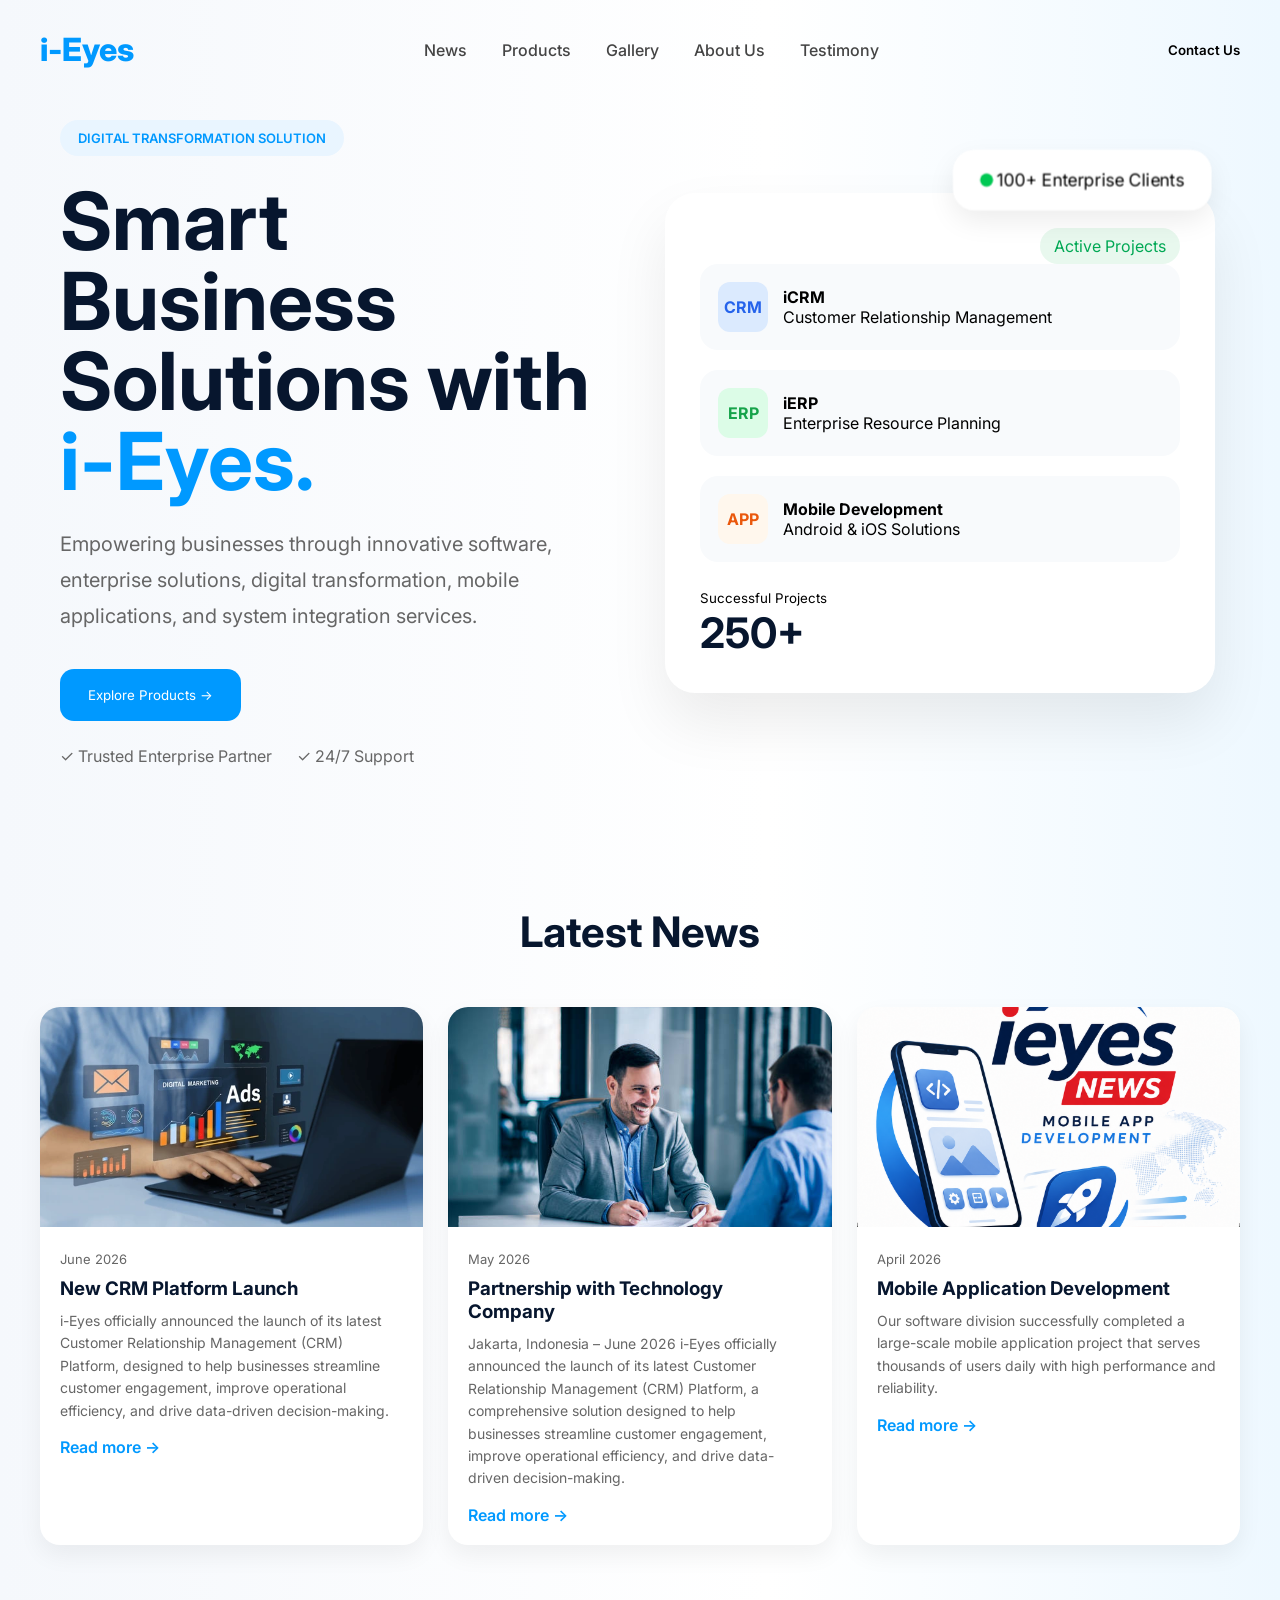
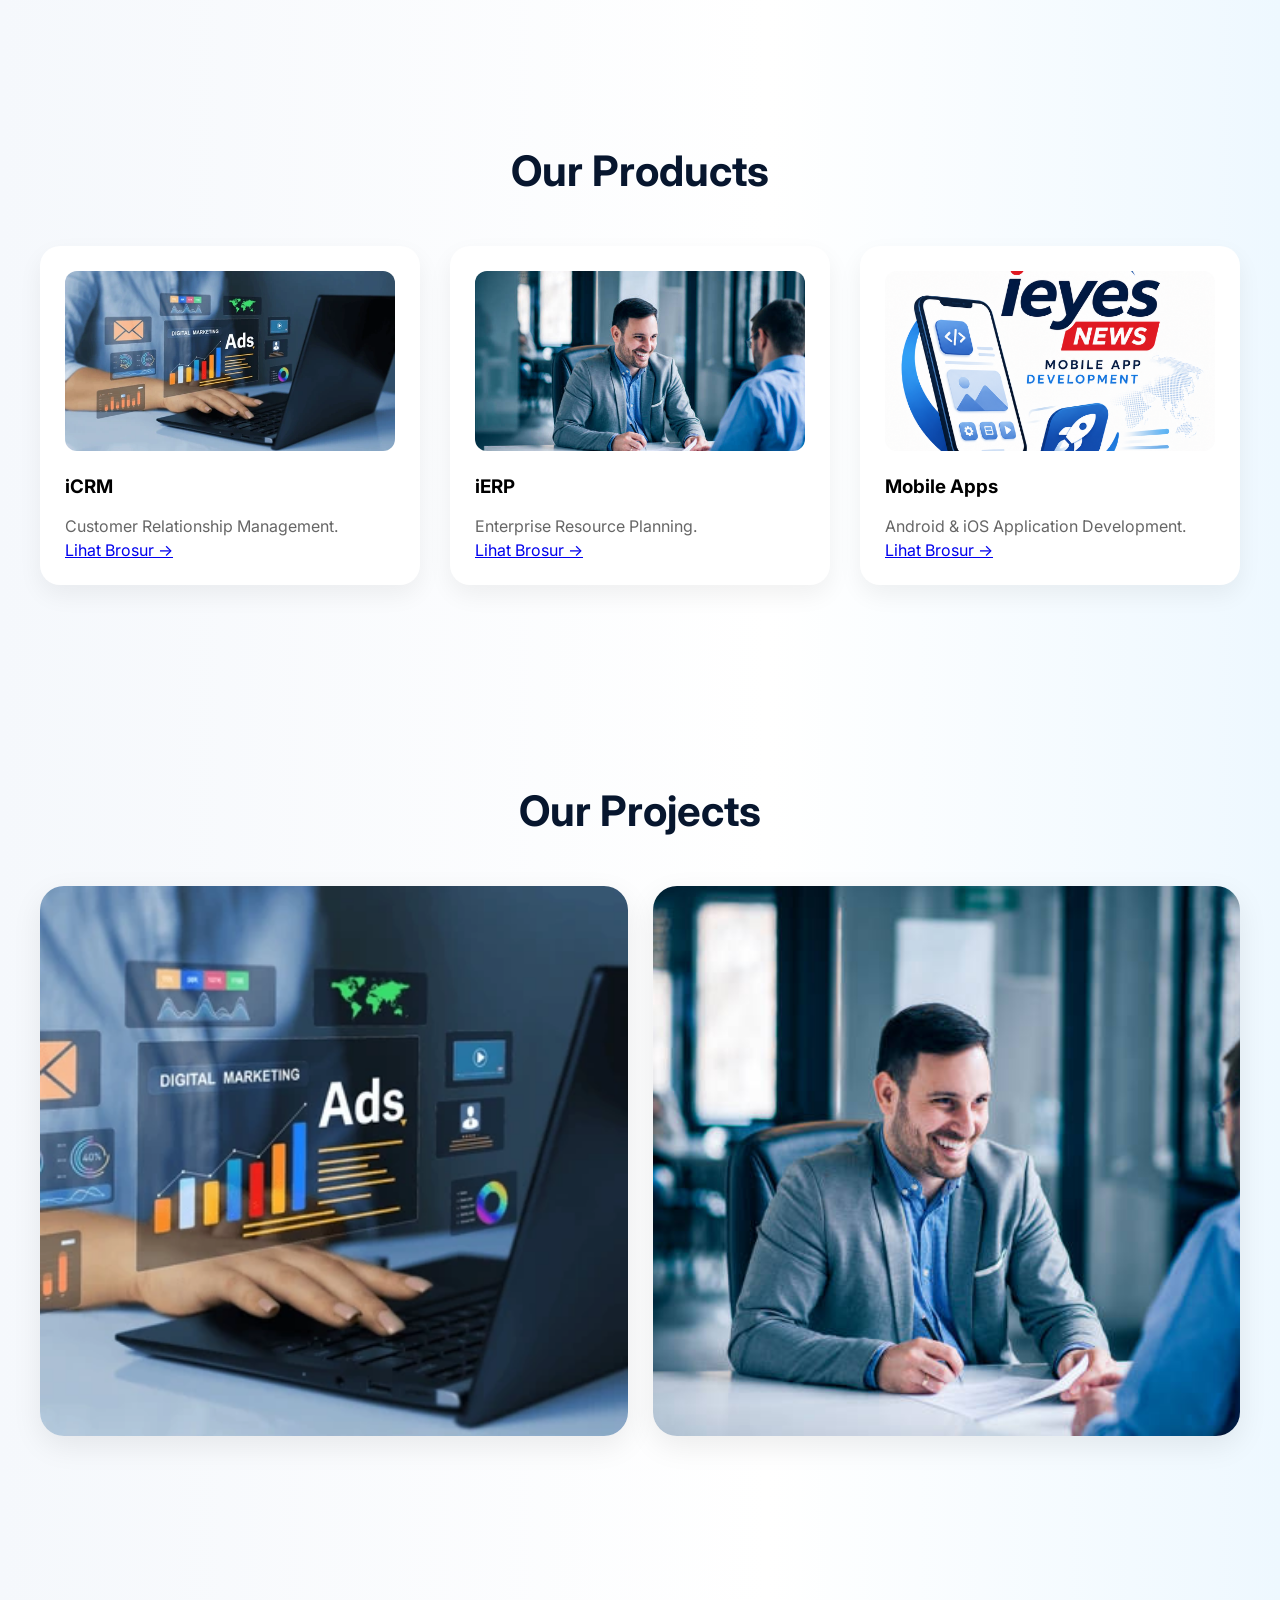
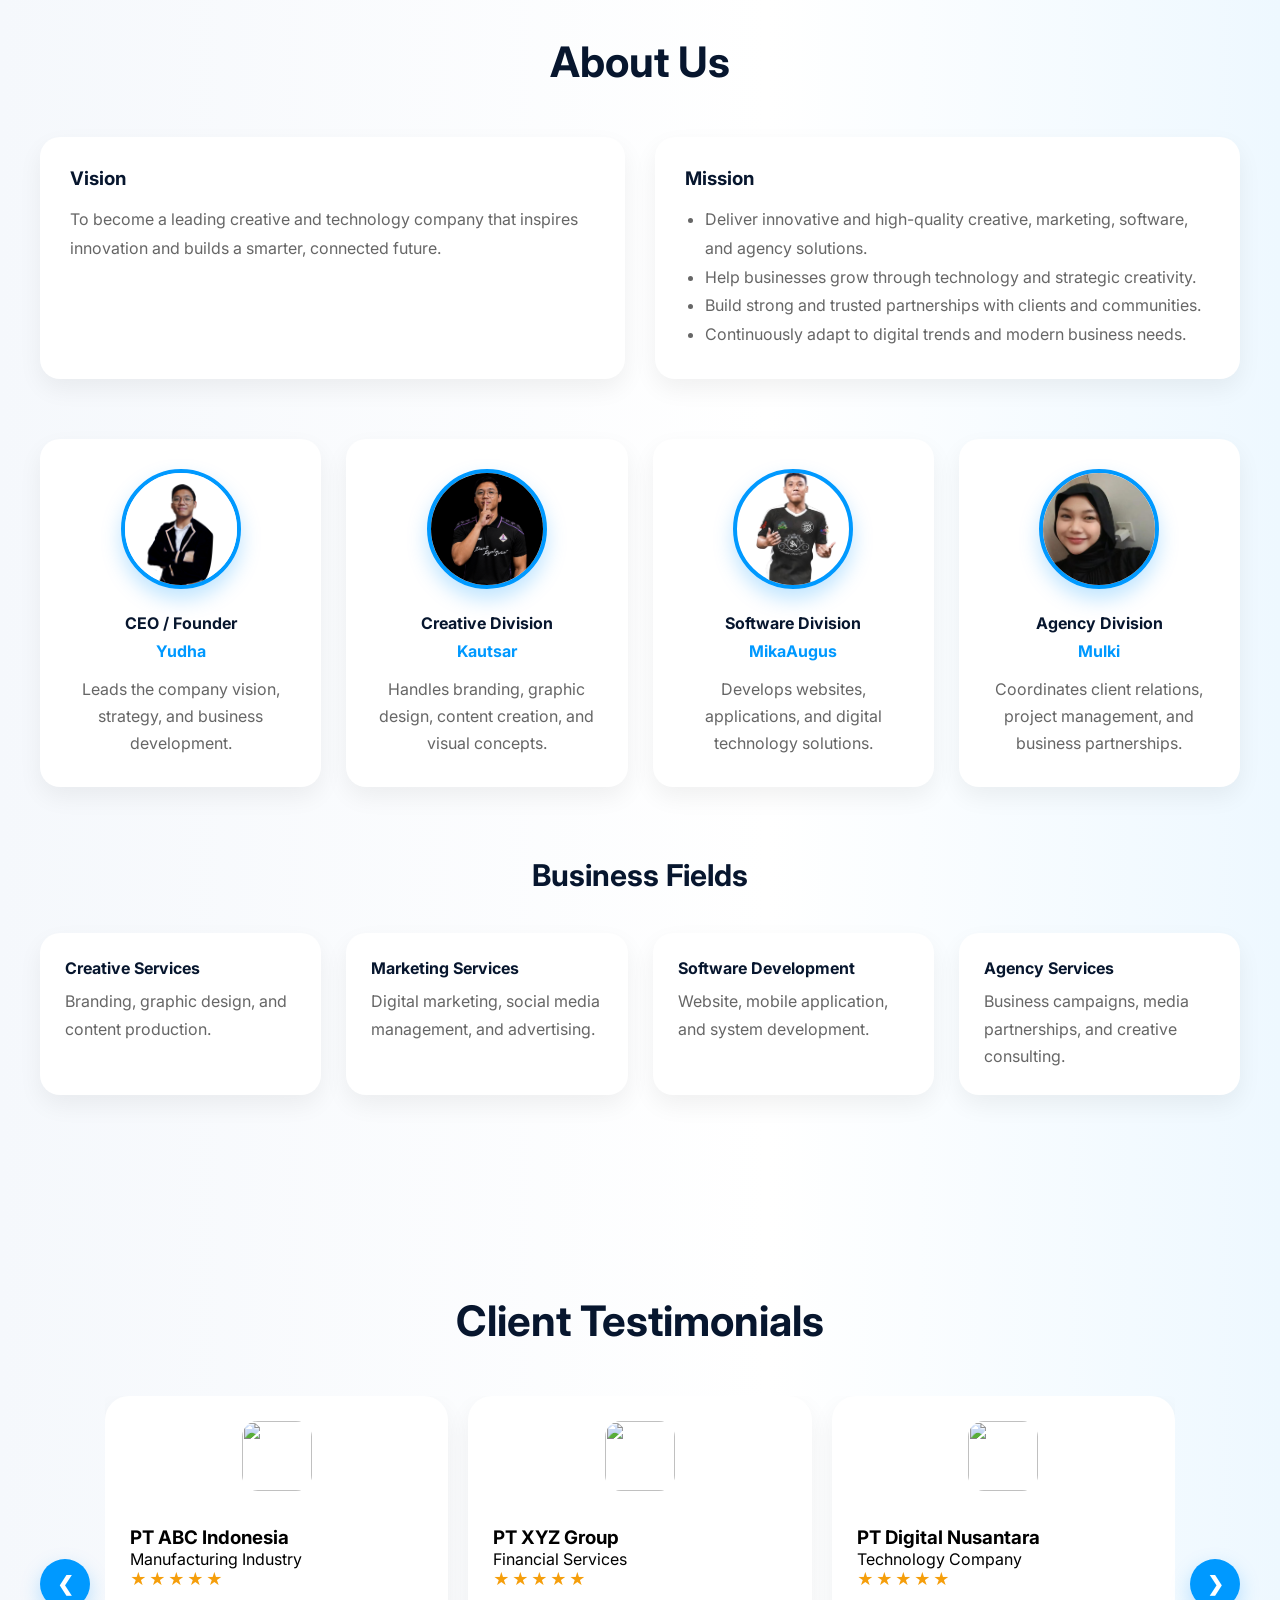
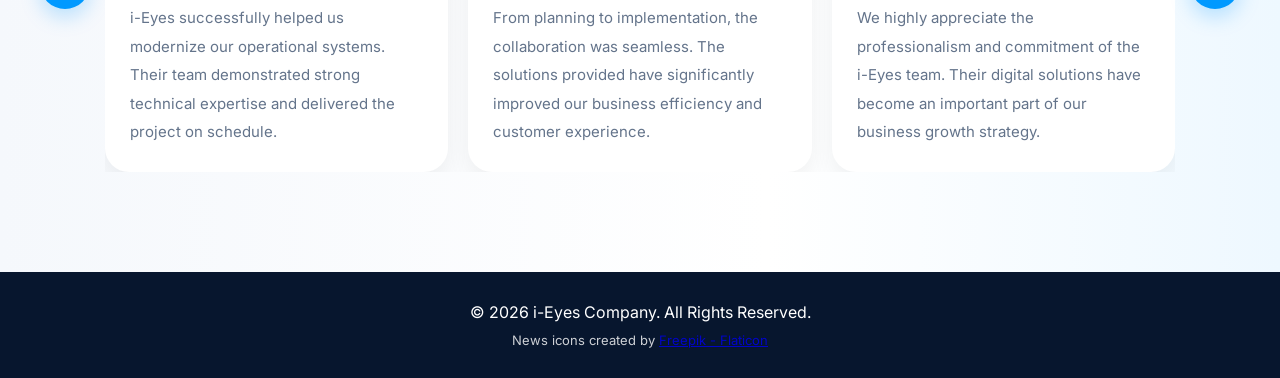
==== index.html @ b535a542 "buatkan hanya 2 project saja di out pr" ====
<!doctype html>
<html lang="en">
  <head>
    <meta charset="UTF-8" />
    <meta name="viewport" content="width=device-width, initial-scale=1.0" />
    <title>i-Eyes</title>

    <link rel="stylesheet" href="style.css" />
    <link rel="stylesheet" href="gallery.css" />

    <link
      href="https://fonts.googleapis.com/css2?family=Inter:wght@300;400;500;600;700;800;900&display=swap"
      rel="stylesheet"
    />
  </head>
  <body>
    <!-- Navbar -->
    <nav class="navbar-fixed">
      <div class="navbar">
        <div class="logo">i-Eyes</div>

        <ul class="menu">
          <li><a href="#news">News</a></li>
          <li><a href="#products">Products</a></li>
          <li><a href="#gallery">Gallery</a></li>
          <li><a href="#about">About Us</a></li>
          <li><a href="#testimony">Testimony</a></li>
        </ul>

        <div class="nav-right">
          <button class="contact-btn">Contact Us</button>
        </div>
      </div>
    </nav>

    <!-- Hero -->
    <section class="hero">
      <div class="hero-left">
        <div class="tag">DIGITAL TRANSFORMATION SOLUTION</div>

        <h1>
          Smart Business <br />
          Solutions with <br />
          <span>i-Eyes.</span>
        </h1>

        <p>
          Empowering businesses through innovative software, enterprise
          solutions, digital transformation, mobile applications, and system
          integration services.
        </p>

        <div class="hero-buttons">
          <button class="hero-btn">Explore Products →</button>
        </div>

        <div class="features">
          <span>✓ Trusted Enterprise Partner</span>
          <span>✓ 24/7 Support</span>
        </div>
      </div>

      <div class="hero-right">
        <div class="floating-card">
          <span class="green-dot"></span>
          100+ Enterprise Clients
        </div>

        <div class="product-card" id="tiltCard">
          <div class="status">Active Projects</div>

          <div class="product-item">
            <div class="left-item">
              <div class="icon crm">CRM</div>

              <div>
                <h4>iCRM</h4>
                <p>Customer Relationship Management</p>
              </div>
            </div>
          </div>

          <div class="product-item">
            <div class="left-item">
              <div class="icon erp">ERP</div>

              <div>
                <h4>iERP</h4>
                <p>Enterprise Resource Planning</p>
              </div>
            </div>
          </div>

          <div class="product-item">
            <div class="left-item">
              <div class="icon mobile">APP</div>

              <div>
                <h4>Mobile Development</h4>
                <p>Android & iOS Solutions</p>
              </div>
            </div>
          </div>

          <div class="project-count">
            <small>Successful Projects</small>
            <h2>250+</h2>
          </div>
        </div>
      </div>
    </section>

    <!-- NEWS -->
    <section id="news" class="section">
      <div class="container">
        <h2 class="section-title">Latest News</h2>

        <div class="news-grid">
          <div
            class="news-card"
            onclick="window.location.href = 'news-detail.html?id=crm-platform'"
          >
            <img src="assets/digital.webp" />
            <div class="news-content">
              <span class="news-date">June 2026</span>
              <h3>New CRM Platform Launch</h3>
              <p class="news-subtitle">
                i-Eyes officially announced the launch of its latest Customer
                Relationship Management (CRM) Platform, designed to help
                businesses streamline customer engagement, improve operational
                efficiency, and drive data-driven decision-making.
              </p>
              <a href="news-detail.html?id=crm-platform" class="read-more"
                >Read more →</a
              >
            </div>
          </div>

          <div
            class="news-card"
            onclick="
              window.location.href =
                'news-detail.html?id=partnership-tech-company'
            "
          >
            <img src="assets/sales.jpg" alt="News" />

            <div class="news-content">
              <span class="news-date">May 2026</span>
              <h3>Partnership with Technology Company</h3>
              <p class="news-subtitle">
                Jakarta, Indonesia – June 2026 i-Eyes officially announced the
                launch of its latest Customer Relationship Management (CRM)
                Platform, a comprehensive solution designed to help businesses
                streamline customer engagement, improve operational efficiency,
                and drive data-driven decision-making.
              </p>
              <a
                href="news-detail.html?id=partnership-tech-company"
                class="read-more"
                >Read more →</a
              >
            </div>
          </div>

          <div
            class="news-card"
            onclick="
              window.location.href =
                'news-detail.html?id=mobile-app-development'
            "
          >
            <img src="assets/mobileapp.png" alt="News" />

            <div class="news-content">
              <span class="news-date">April 2026</span>
              <h3>Mobile Application Development</h3>
              <p class="news-subtitle">
                Our software division successfully completed a large-scale
                mobile application project that serves thousands of users daily
                with high performance and reliability.
              </p>
              <a
                href="news-detail.html?id=mobile-app-development"
                class="read-more"
                >Read more →</a
              >
            </div>
          </div>
        </div>
      </div>
    </section>

    <!-- PRODUCTS -->
    <section id="products" class="section">
      <div class="container">
        <h2 class="section-title">Our Products</h2>

        <div class="grid">
          <div class="card">
            <img src="assets/digital.webp" alt="iCRM Brochure" />
            <h3>iCRM</h3>
            <p>Customer Relationship Management.</p>
            <a href="brochure-detail.html?id=crm-solutions" class="read-more"
              >Lihat Brosur →</a
            >
          </div>

          <div class="card">
            <img src="assets/sales.jpg" alt="iERP Brochure" />
            <h3>iERP</h3>
            <p>Enterprise Resource Planning.</p>
            <a href="brochure-detail.html?id=erp-solutions" class="read-more"
              >Lihat Brosur →</a
            >
          </div>

          <div class="card">
            <img src="assets/mobileapp.png" alt="Mobile Apps Brochure" />
            <h3>Mobile Apps</h3>
            <p>Android & iOS Application Development.</p>
            <a href="brochure-detail.html?id=mobile-dev" class="read-more"
              >Lihat Brosur →</a
            >
          </div>
        </div>
      </div>
    </section>

    <!-- GALLERY PROJECT -->
    <section id="gallery" class="section">
      <div class="container">
        <h2 class="section-title">Our Projects</h2>
        <div class="gallery-grid">
          <div class="gallery-item">
            <img src="assets/digital.webp" alt="Project 1" />
          </div>

          <div class="gallery-item">
            <img src="assets/sales.jpg" alt="Project 2" />
          </div>
        </div>
      </div>
    </section>

    <!-- ABOUT -->
    <!-- ABOUT US -->
    <section id="about" class="section">
      <div class="container">
        <h2 class="section-title">About Us</h2>

        <div class="about-grid">
          <!-- Vision -->
          <div class="about-card">
            <h3>Vision</h3>
            <p>
              To become a leading creative and technology company that inspires
              innovation and builds a smarter, connected future.
            </p>
          </div>

          <!-- Mission -->
          <div class="about-card">
            <h3>Mission</h3>

            <ul>
              <li>
                Deliver innovative and high-quality creative, marketing,
                software, and agency solutions.
              </li>
              <li>
                Help businesses grow through technology and strategic
                creativity.
              </li>
              <li>
                Build strong and trusted partnerships with clients and
                communities.
              </li>
              <li>
                Continuously adapt to digital trends and modern business needs.
              </li>
            </ul>
          </div>
        </div>

        <!-- Organizational Structure -->
        <div class="org-grid">
          <div class="org-card">
            <img src="assets/yudha.png" alt="Yudha" class="org-photo" />

            <h4>CEO / Founder</h4>
            <span>Yudha</span>

            <p>Leads the company vision, strategy, and business development.</p>
          </div>

          <div class="org-card">
            <img src="assets/kautsar.png" alt="Kautsar" class="org-photo" />

            <h4>Creative Division</h4>
            <span>Kautsar</span>

            <p>
              Handles branding, graphic design, content creation, and visual
              concepts.
            </p>
          </div>

          <div class="org-card">
            <img src="assets/mikaaugus.png" alt="MikaAugus" class="org-photo" />

            <h4>Software Division</h4>
            <span>MikaAugus</span>

            <p>
              Develops websites, applications, and digital technology solutions.
            </p>
          </div>

          <div class="org-card">
            <img src="assets/mulki.jpeg" alt="Mulki" class="org-photo" />

            <h4>Agency Division</h4>
            <span>Mulki</span>

            <p>
              Coordinates client relations, project management, and business
              partnerships.
            </p>
          </div>
        </div>

        <!-- Business Fields -->
        <div class="business-section">
          <h3 class="sub-title">Business Fields</h3>

          <div class="business-grid">
            <div class="business-card">
              <h4>Creative Services</h4>
              <p>Branding, graphic design, and content production.</p>
            </div>

            <div class="business-card">
              <h4>Marketing Services</h4>
              <p>
                Digital marketing, social media management, and advertising.
              </p>
            </div>

            <div class="business-card">
              <h4>Software Development</h4>
              <p>Website, mobile application, and system development.</p>
            </div>

            <div class="business-card">
              <h4>Agency Services</h4>
              <p>
                Business campaigns, media partnerships, and creative consulting.
              </p>
            </div>
          </div>
        </div>
      </div>
    </section>

    <!-- TESTIMONY -->
    <section id="testimony" class="section">
      <div class="container">
        <h2 class="section-title">Client Testimonials</h2>
        <div class="testimonial-layout">
          <button class="nav-btn" onclick="slideLeft()">❮</button>
          <div class="testimonial-wrapper">
            <div class="testimonial-slider" id="testimonialSlider">
              <!-- Testimonial 1 -->
              <div class="testimonial-card">
                <div class="testimonial-header-card">
                  <img
                    src="https://ui-avatars.com/api/?name=ABC&background=0099ff&color=fff&size=120"
                    alt=""
                  />
                </div>

                <div class="testimonial-header">
                  <div>
                    <h3>PT ABC Indonesia</h3>
                    <span>Manufacturing Industry</span>
                  </div>
                </div>

                <div class="rating">★★★★★</div>

                <p>
                  i-Eyes successfully helped us modernize our operational
                  systems. Their team demonstrated strong technical expertise
                  and delivered the project on schedule.
                </p>
              </div>

              <!-- Testimonial 2 -->
              <div class="testimonial-card">
                <div class="testimonial-header-card">
                  <img
                    src="https://ui-avatars.com/api/?name=XYZ&background=0099ff&color=fff&size=120"
                    alt=""
                  />
                </div>
                <div class="testimonial-header">
                  <div>
                    <h3>PT XYZ Group</h3>
                    <span>Financial Services</span>
                  </div>
                </div>

                <div class="rating">★★★★★</div>

                <p>
                  From planning to implementation, the collaboration was
                  seamless. The solutions provided have significantly improved
                  our business efficiency and customer experience.
                </p>
              </div>

              <!-- Testimonial 3 -->
              <div class="testimonial-card">
                <div class="testimonial-header-card">
                  <img
                    src="https://ui-avatars.com/api/?name=DN&background=0099ff&color=fff&size=120"
                    alt=""
                  />
                </div>
                <div class="testimonial-header">
                  <div>
                    <h3>PT Digital Nusantara</h3>
                    <span>Technology Company</span>
                  </div>
                </div>

                <div class="rating">★★★★★</div>

                <p>
                  We highly appreciate the professionalism and commitment of the
                  i-Eyes team. Their digital solutions have become an important
                  part of our business growth strategy.
                </p>
              </div>

              <!-- Testimonial 4 -->
              <div class="testimonial-card">
                <div class="testimonial-header-card">
                  <img
                    src="https://ui-avatars.com/api/?name=MB&background=0099ff&color=fff&size=120"
                    alt=""
                  />
                </div>
                <div class="testimonial-header">
                  <div>
                    <h3>PT Maju Bersama</h3>
                    <span>Retail & Commerce</span>
                  </div>
                </div>

                <div class="rating">★★★★★</div>

                <p>
                  The project was completed efficiently with excellent
                  communication throughout the process. We are extremely
                  satisfied with the results delivered by i-Eyes.
                </p>
              </div>

              <!-- Testimonial 5 -->
              <div class="testimonial-card">
                <div class="testimonial-header-card">
                  <img
                    src="https://ui-avatars.com/api/?name=TI&background=0099ff&color=fff&size=120"
                    alt=""
                  />
                </div>
                <div class="testimonial-header">
                  <div>
                    <h3>PT Teknologi Indonesia</h3>
                    <span>IT Solutions Provider</span>
                  </div>
                </div>

                <div class="rating">★★★★★</div>

                <p>
                  i-Eyes demonstrated deep technical knowledge and strong
                  project management capabilities. They have become one of our
                  most trusted technology partners.
                </p>
              </div>

              <!-- Testimonial 6 -->
              <div class="testimonial-card">
                <div class="testimonial-header-card">
                  <img
                    src="https://ui-avatars.com/api/?name=IG&background=0099ff&color=fff&size=120"
                    alt=""
                  />
                </div>
                <div class="testimonial-header">
                  <div>
                    <h3>PT Inovasi Global</h3>
                    <span>Business Consulting</span>
                  </div>
                </div>

                <div class="rating">★★★★★</div>

                <p>
                  Their innovative approach and dedication to quality helped us
                  achieve our digital transformation goals faster than expected.
                  Highly recommended for enterprise projects.
                </p>
              </div>
            </div>
          </div>
          <button class="nav-btn" onclick="slideRight()">❯</button>
        </div>
      </div>
    </section>

    <footer>
      <p>© 2026 i-Eyes Company. All Rights Reserved.</p>

      <p class="icon-credit">
        News icons created by
        <a href="https://www.flaticon.com/free-icons/newspaper" target="_blank">
          Freepik - Flaticon
        </a>
      </p>
    </footer>

    <script src="script.js"></script>
  </body>
</html>
---- style.css ----
* {
  margin: 0;
  padding: 0;
  box-sizing: border-box;
  font-family: "Inter", sans-serif;
  scroll-behavior: smooth;
}

body {
  background: linear-gradient(90deg, #f5f8fc 0%, #ffffff 60%, #eef8ff 100%);
}

/* NAVBAR */

.navbar-fixed {
  position: fixed;
  top: 0;
  width: 100%;
  background: transparent;
  box-shadow: none;
  z-index: 1000;
  padding: 30px 20px;
  transition: all 0.4s ease;
}

.navbar-fixed.scrolled {
  background: rgba(255, 255, 255, 0.98);
  backdrop-filter: blur(10px);
  padding: 15px 20px;
  box-shadow: 0 4px 20px rgba(0, 0, 0, 0.08);
}

.navbar {
  max-width: 1200px;
  margin: auto;

  display: flex;
  justify-content: space-between;
  align-items: center;
  /* Removed padding, max-width, margin from here as it's now on .navbar-fixed and .navbar-inner-content */
}

.logo {
  font-size: 32px;
  font-weight: 800;
  color: #0099ff;
}

.menu {
  list-style: none;
  display: flex;
  gap: 35px;
}

.menu a {
  text-decoration: none;
  color: #444;
  font-weight: 500;
}

.menu a:hover {
  color: #0099ff;
}

.nav-right {
  display: flex;
  gap: 15px;
}

.contact-btn {
  border: none;
  background: none;
  cursor: pointer;
  font-weight: 600;
}

.primary-nav-btn {
  border: none;
  cursor: pointer;

  color: white;
  background: #0099ff;

  padding: 14px 24px;
  border-radius: 50px;

  font-weight: 600;
}

/* HERO */

.hero {
  max-width: 1200px;
  margin: auto;
  min-height: 85vh;

  display: flex;
  align-items: center;
  justify-content: space-between;

  gap: 50px;
  padding: 120px 20px 40px;
}

.hero-left {
  flex: 1;
}

.tag {
  display: inline-block;

  background: #e9f5ff;
  color: #0099ff;

  padding: 10px 18px;
  border-radius: 50px;

  font-size: 13px;
  font-weight: 600;
  margin-bottom: 25px;
}

.hero-left h1 {
  font-size: 80px;
  line-height: 1;
  color: #07162e;
}

.hero-left h1 span {
  color: #0099ff;
}

.hero-left p {
  margin-top: 25px;
  line-height: 1.8;
  color: #666;
  font-size: 20px;
}

.hero-buttons {
  margin-top: 35px;
  display: flex;
  gap: 15px;
}

.hero-btn {
  background: #0099ff;
  color: white;
  border: none;

  padding: 18px 28px;
  border-radius: 14px;

  cursor: pointer;
}

.hero-btn-secondary {
  background: white;
  border: 1px solid #ddd;

  padding: 18px 28px;
  border-radius: 14px;

  cursor: pointer;
}

.features {
  margin-top: 25px;
  display: flex;
  gap: 25px;
  color: #666;
}

/* RIGHT CARD */

.hero-right {
  flex: 1;
  position: relative;
  perspective: 1000px;
  transform-style: preserve-3d;
}

.floating-card {
  position: absolute;
  top: -20px;
  right: 30px;
  z-index: 10;

  background: white;
  padding: 18px 25px;

  border-radius: 20px;

  box-shadow: 0 10px 25px rgba(0, 0, 0, 0.08);
  transform: translateZ(80px);
}

.green-dot {
  width: 12px;
  height: 12px;

  display: inline-block;

  background: #00c853;
  border-radius: 50%;
}

.product-card {
  width: 550px;
  background: white;

  border-radius: 30px;
  padding: 35px;

  box-shadow: 0 30px 60px rgba(0, 0, 0, 0.08);
  cursor: default;
}

.status {
  float: right;

  background: #e8f8ee;
  color: #00a854;

  padding: 8px 14px;
  border-radius: 30px;
}

.product-item {
  clear: both;

  display: flex;
  justify-content: space-between;

  margin-top: 20px;

  padding: 18px;
  border-radius: 18px;

  background: #f8fafc;
  pointer-events: none;
  user-select: none;
}

.left-item {
  display: flex;
  align-items: center;
  gap: 15px;
}

.icon {
  width: 50px;
  height: 50px;

  border-radius: 12px;

  display: flex;
  justify-content: center;
  align-items: center;

  font-weight: 700;
}

.crm {
  background: #dbeafe;
  color: #2563eb;
}

.erp {
  background: #dcfce7;
  color: #16a34a;
}

.mobile {
  background: #fff7ed;
  color: #ea580c;
}

.project-count {
  margin-top: 25px;
}

.project-count h2 {
  font-size: 42px;
  color: #07162e;
}

/* SECTION */

.section {
  padding: 100px 20px;
}

.container {
  max-width: 1200px;
  margin: auto;
}

.section-title {
  text-align: center;
  margin-bottom: 50px;
  color: #07162e;
  font-size: 42px;
}

.grid {
  display: grid;
  grid-template-columns: repeat(auto-fit, minmax(280px, 1fr));
  gap: 30px;
}

.card {
  background: white;
  padding: 25px;

  border-radius: 20px;

  box-shadow: 0 10px 25px rgba(0, 0, 0, 0.06);

  transition: 0.3s;
}

.card:hover {
  transform: translateY(-10px);
}

.card img {
  width: 100%;
  height: 180px;
  object-fit: cover;
  border-radius: 12px;
  margin-bottom: 20px;
}

.card h3 {
  margin-bottom: 15px;
}

.card p {
  color: #666;
  line-height: 1.7;
}

/* FOOTER */

footer {
  background: #07162e;
  color: white;

  text-align: center;
  padding: 30px;
}

/* MOBILE */

@media (max-width: 1000px) {
  .hero {
    flex-direction: column;
  }

  .hero-left h1 {
    font-size: 55px;
  }

  .product-card {
    width: 100%;
  }

  .menu {
    display: none;
  }
}

/* ================= ABOUT US ================= */

.about-grid {
  display: grid;
  grid-template-columns: 1fr 1fr;
  gap: 30px;
  margin-bottom: 60px;
}

.about-card {
  background: #fff;
  padding: 30px;
  border-radius: 20px;
  box-shadow: 0 10px 25px rgba(0, 0, 0, 0.06);
}

.about-card h3 {
  margin-bottom: 15px;
  color: #07162e;
}

.about-card p,
.about-card li {
  color: #666;
  line-height: 1.8;
}

.about-card ul {
  padding-left: 20px;
}

.sub-title {
  text-align: center;
  font-size: 30px;
  margin-bottom: 40px;
  color: #07162e;
}

.org-grid {
  display: grid;
  grid-template-columns: repeat(auto-fit, minmax(250px, 1fr));
  gap: 25px;
  margin-bottom: 70px;
}

.org-card {
  background: #fff;
  padding: 30px;
  border-radius: 20px;
  text-align: center;
  box-shadow: 0 10px 25px rgba(0, 0, 0, 0.06);
  transition: 0.3s;
}

.org-card:hover {
  transform: translateY(-8px);
}

.org-photo {
  width: 120px;
  height: 120px;
  object-fit: cover;
  border-radius: 50%;
  border: 4px solid #0099ff;
  margin-bottom: 20px;
  box-shadow: 0 10px 20px rgba(0, 153, 255, 0.25);
}

.org-card h4 {
  margin-bottom: 8px;
  color: #07162e;
}

.org-card span {
  display: block;
  margin-bottom: 15px;
  color: #0099ff;
  font-weight: 700;
}

.org-card p {
  color: #666;
  line-height: 1.7;
}

.business-grid {
  display: grid;
  grid-template-columns: repeat(auto-fit, minmax(250px, 1fr));
  gap: 25px;
}

.business-card {
  background: #fff;
  padding: 25px;
  border-radius: 20px;
  box-shadow: 0 10px 25px rgba(0, 0, 0, 0.06);
  transition: 0.3s;
}

.business-card:hover {
  transform: translateY(-8px);
}

.business-card h4 {
  color: #07162e;
  margin-bottom: 10px;
}

.business-card p {
  color: #666;
  line-height: 1.7;
}

/* ================= TESTIMONIAL ================= */

.testimonial-layout {
  display: flex;
  align-items: center;
  justify-content: center;
  gap: 15px;
}

.testimonial-wrapper {
  flex: 1;
  overflow: hidden;
}

.testimonial-slider {
  display: flex;
  gap: 20px;
  overflow: hidden;
  scroll-behavior: smooth;
}

/* CARD */

.testimonial-card {
  min-width: calc((100% - 40px) / 3);
  max-width: calc((100% - 40px) / 3);

  background: #fff;

  padding: 25px;

  border-radius: 24px;

  box-shadow: 0 10px 25px rgba(0, 0, 0, 0.06);

  transition: 0.3s;
}

.testimonial-card:hover {
  transform: translateY(-6px);
}

/* HEADER */

.testimonial-header-card {
  display: flex;
  flex-direction: column;

  align-items: center;
  justify-content: center;

  text-align: center;

  margin-bottom: 20px;
}

.testimonial-header-card img {
  width: 70px;
  height: 70px;

  min-width: 70px;

  object-fit: cover;

  border-radius: 16px;

  margin-bottom: 15px;

  display: block;
}

.testimonial-header-card h3 {
  font-size: 22px;
  font-weight: 700;

  color: #07162e;

  margin-bottom: 5px;
}

.testimonial-header-card span {
  font-size: 14px;

  color: #64748b;
}

/* RATING */

.rating {
  color: #f59e0b;
  font-size: 16px;
  margin-bottom: 15px;
  letter-spacing: 2px;
}

/* TEXT */

.testimonial-card p {
  color: #64748b;
  line-height: 1.9;
  font-size: 15px;
}

/* BUTTON */

.nav-btn {
  width: 50px;
  height: 50px;

  border: none;

  border-radius: 50%;

  background: #0099ff;
  color: #fff;

  font-size: 20px;
  font-weight: bold;

  cursor: pointer;

  flex-shrink: 0;

  box-shadow: 0 8px 20px rgba(0, 153, 255, 0.25);

  transition: 0.3s;
}

.nav-btn:hover {
  transform: translateY(-3px);
}

/* RESPONSIVE */

@media (max-width: 992px) {
  .testimonial-card {
    min-width: calc((100% - 20px) / 2);
    max-width: calc((100% - 20px) / 2);
  }
}

@media (max-width: 768px) {
  .testimonial-layout {
    gap: 10px;
  }

  .testimonial-card {
    min-width: 100%;
    max-width: 100%;
  }

  .nav-btn {
    width: 42px;
    height: 42px;

    font-size: 18px;
  }
}

/* ================= RESPONSIVE ================= */

@media (max-width: 992px) {
  .testimonial-card {
    flex: 0 0 calc((100% - 24px) / 2);
  }
}

@media (max-width: 768px) {
  .about-grid {
    grid-template-columns: 1fr;
  }

  .testimonial-layout {
    gap: 10px;
  }

  .testimonial-header {
    flex-direction: column;
    gap: 20px;
  }

  .testimonial-card {
    flex: 0 0 100%;
  }

  .nav-btn {
    width: 45px;
    height: 45px;
    font-size: 18px;
  }
}
/* NEWS */

.news-grid {
  display: grid;
  grid-template-columns: repeat(auto-fit, minmax(320px, 1fr));
  gap: 25px;
}

.news-card {
  background: #fff;
  border-radius: 20px;
  overflow: hidden;

  cursor: pointer;

  transition: 0.3s;

  box-shadow: 0 10px 25px rgba(0, 0, 0, 0.06);
}

.news-card:hover {
  transform: translateY(-8px);
}

.news-card img {
  width: 100%;
  height: 220px;
  object-fit: cover;
}

.news-content {
  padding: 20px;
}

.news-content span {
  color: #0099ff;
  font-size: 14px;
}

.news-content h3 {
  margin: 10px 0;
  color: #07162e;
}

.news-content .news-date {
  display: block;
  margin-bottom: 5px;
  font-size: 13px;
  color: #666;
}

.news-content .news-subtitle {
  font-size: 14px;
  color: #666;
  line-height: 1.6;
  margin-bottom: 15px;
}

.news-content .read-more {
  color: #0099ff;
  text-decoration: none;
  font-weight: 600;
}

/* MODAL */

.news-modal {
  display: none;

  position: fixed;

  top: 0;
  left: 0;

  width: 100%;
  height: 100%;

  background: rgba(0, 0, 0, 0.6);

  z-index: 9999;
}

.modal-content {
  background: white;

  width: 90%;
  max-width: 700px;

  margin: 100px auto;

  padding: 35px;

  border-radius: 20px;

  position: relative;
}

.close-btn {
  position: absolute;

  right: 20px;
  top: 15px;

  font-size: 30px;

  cursor: pointer;
}

.modal-content h2 {
  margin-bottom: 20px;
  color: #07162e;
}

.modal-content p {
  line-height: 1.9;
  color: #555;
}
.icon-credit {
  margin-top: 10px;
  font-size: 13px;
  opacity: 0.8;
}
---- gallery.css ----
/* ================= GALLERY PROJECT ================= */

.gallery-grid {
  display: grid;
  grid-template-columns: repeat(2, 1fr);
  gap: 25px;
}

.gallery-item {
  position: relative;
  border-radius: 24px;
  overflow: hidden;
  height: 550px;
  box-shadow: 0 10px 30px rgba(0, 0, 0, 0.08);
  cursor: pointer;
}

.gallery-item img {
  width: 100%;
  height: 100%;
  object-fit: cover;
  transition: transform 0.6s ease;
}

.gallery-overlay {
  position: absolute;
  bottom: 0;
  left: 0;
  width: 100%;
  padding: 40px 30px;
  background: linear-gradient(to top, rgba(7, 22, 46, 0.95), transparent);
  color: white;
  transform: translateY(100%);
  transition: transform 0.4s ease;
  display: flex;
  flex-direction: column;
  justify-content: flex-end;
}

.gallery-item:hover img {
  transform: scale(1.1);
}

.gallery-item:hover .gallery-overlay {
  transform: translateY(0);
}

.gallery-overlay h3 {
  font-size: 22px;
  margin-bottom: 8px;
}

.gallery-overlay span {
  font-size: 14px;
  font-weight: 500;
  color: #0099ff;
  text-transform: uppercase;
  letter-spacing: 1px;
}

@media (max-width: 768px) {
  .gallery-item {
    height: 280px;
  }
  .gallery-grid {
    grid-template-columns: 1fr;
  }
}
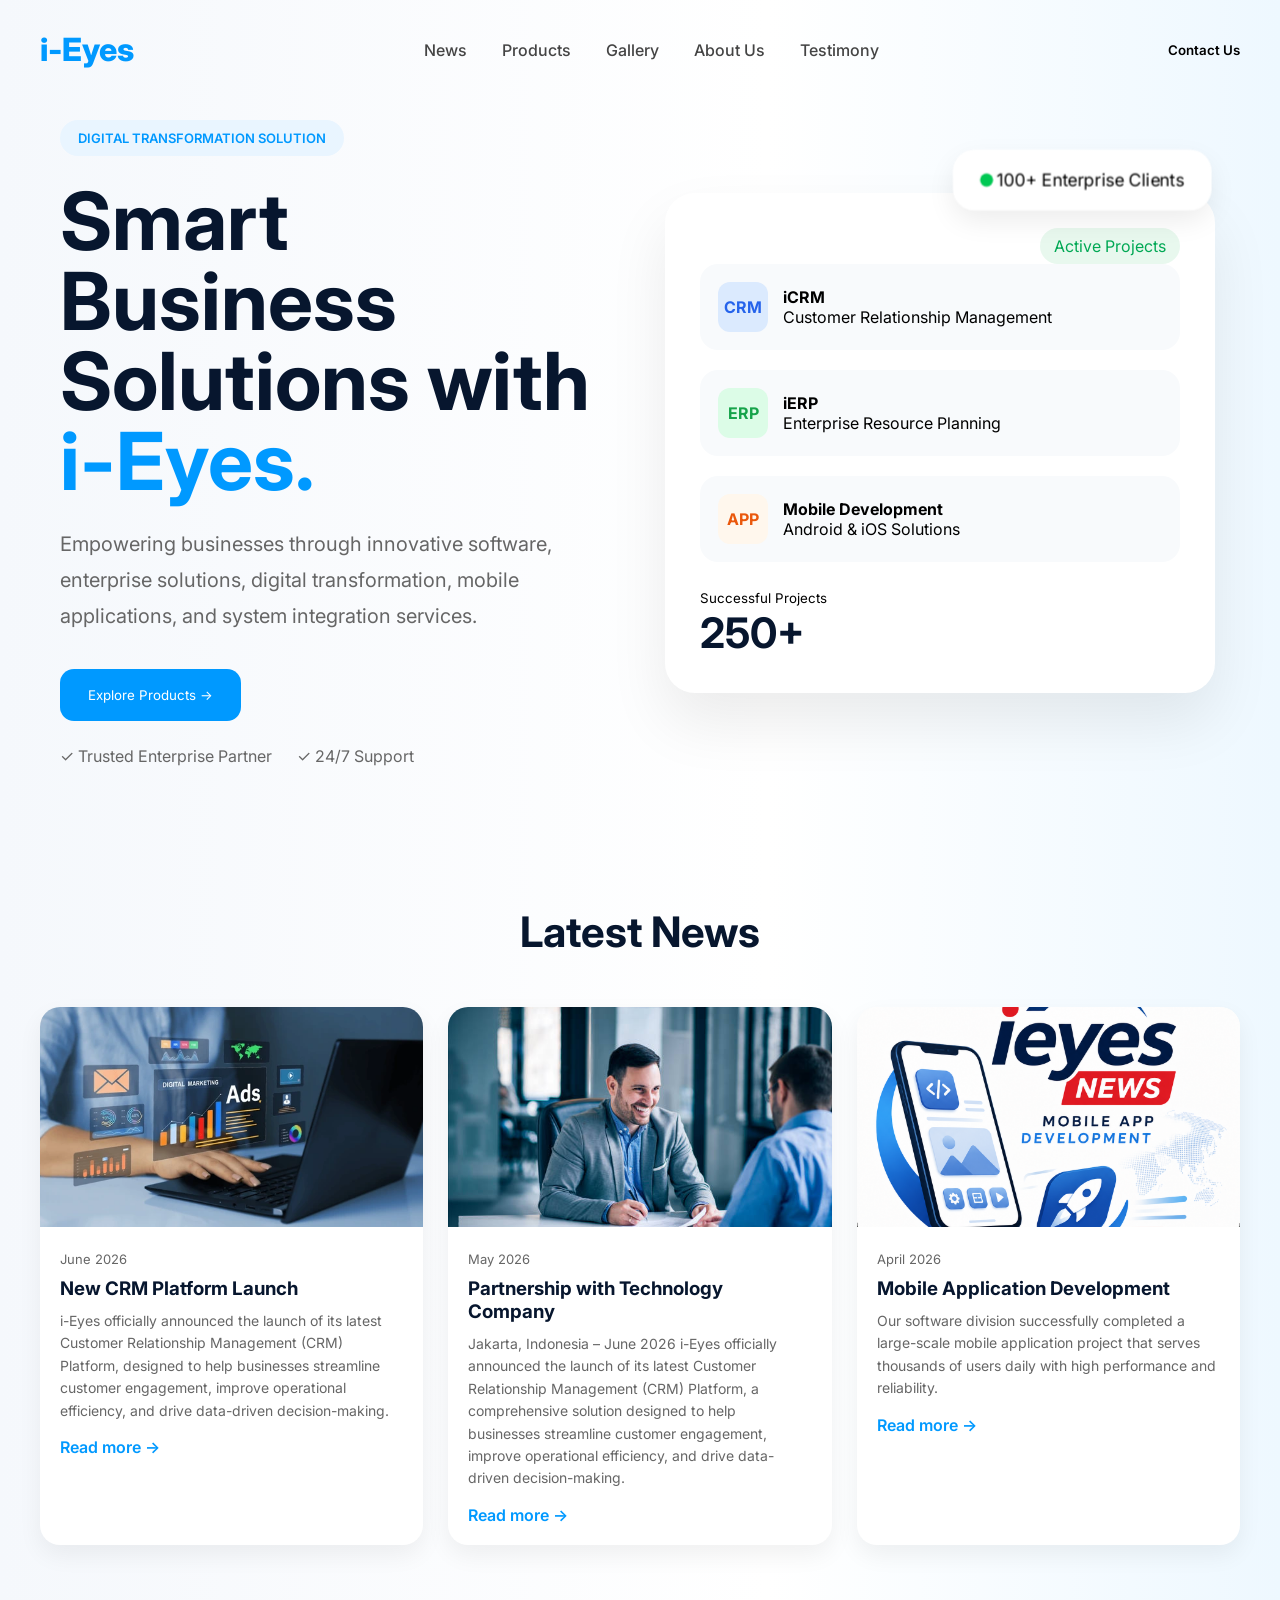
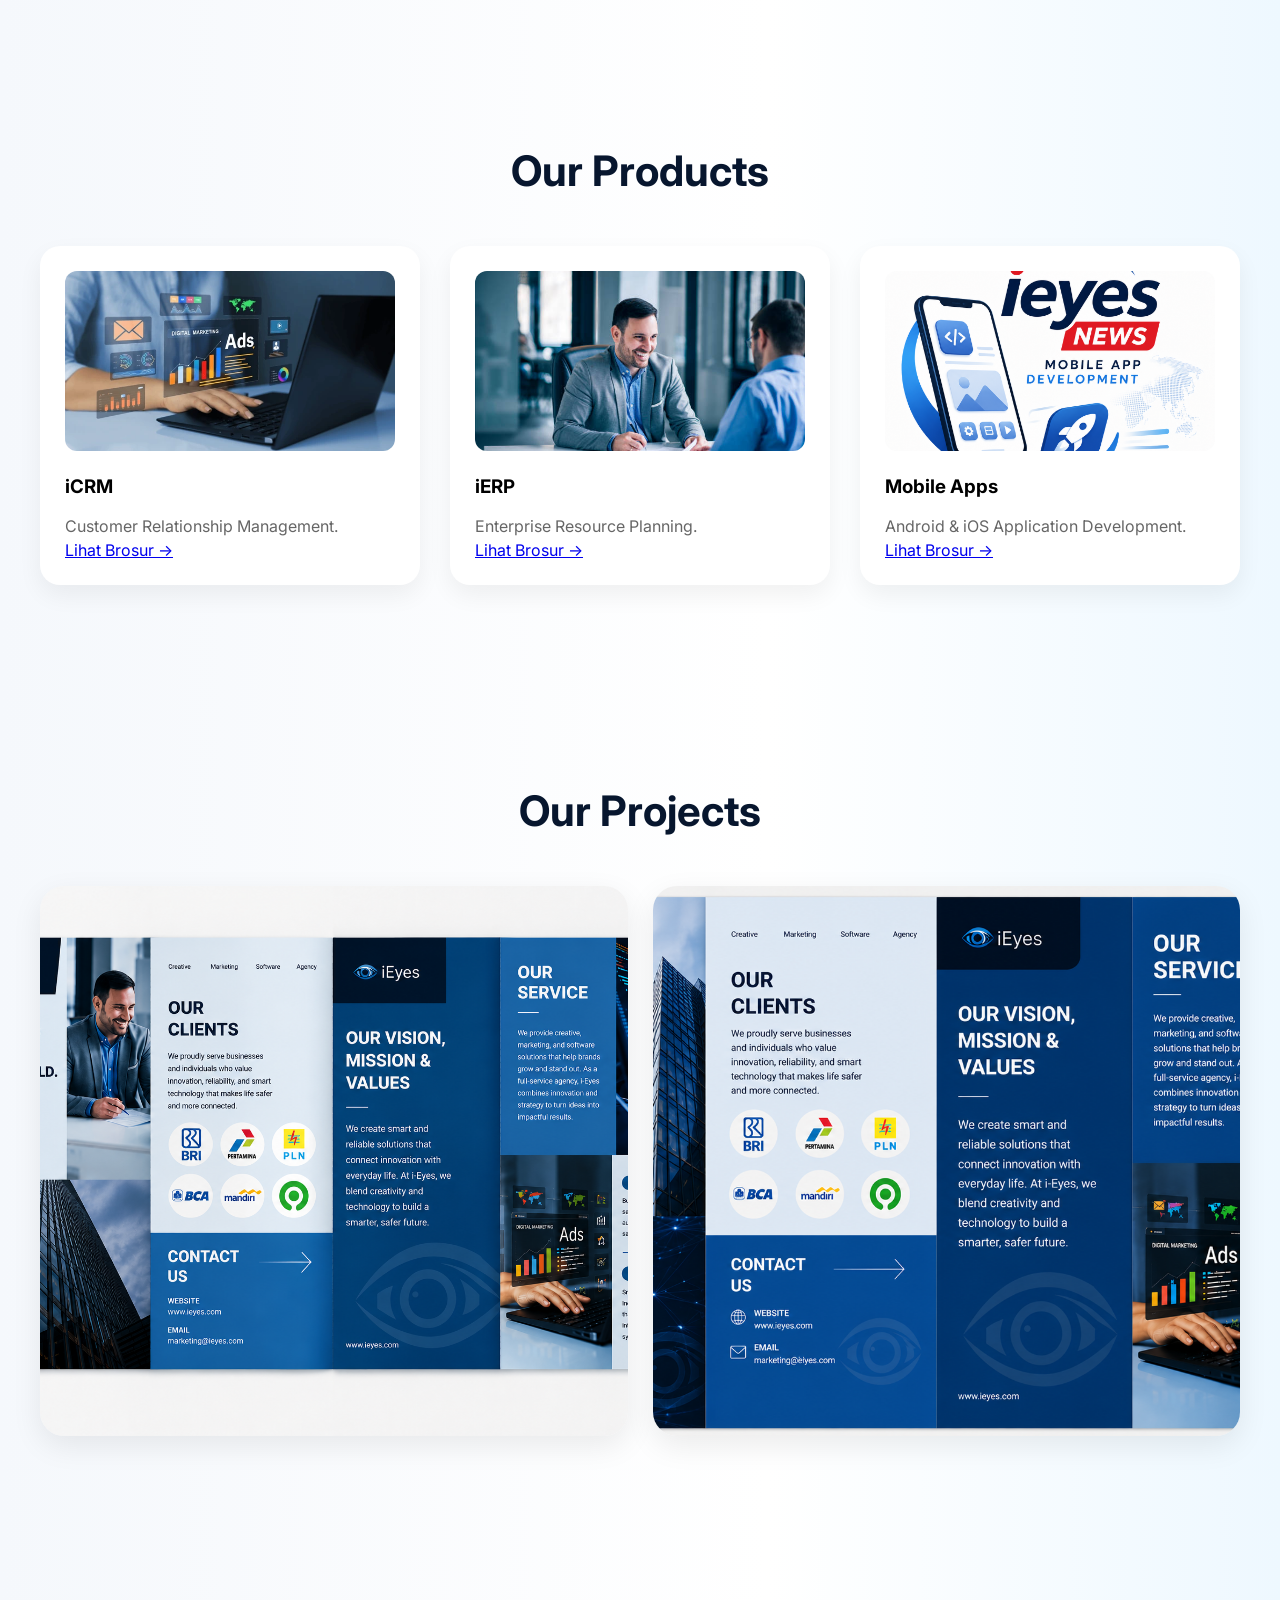
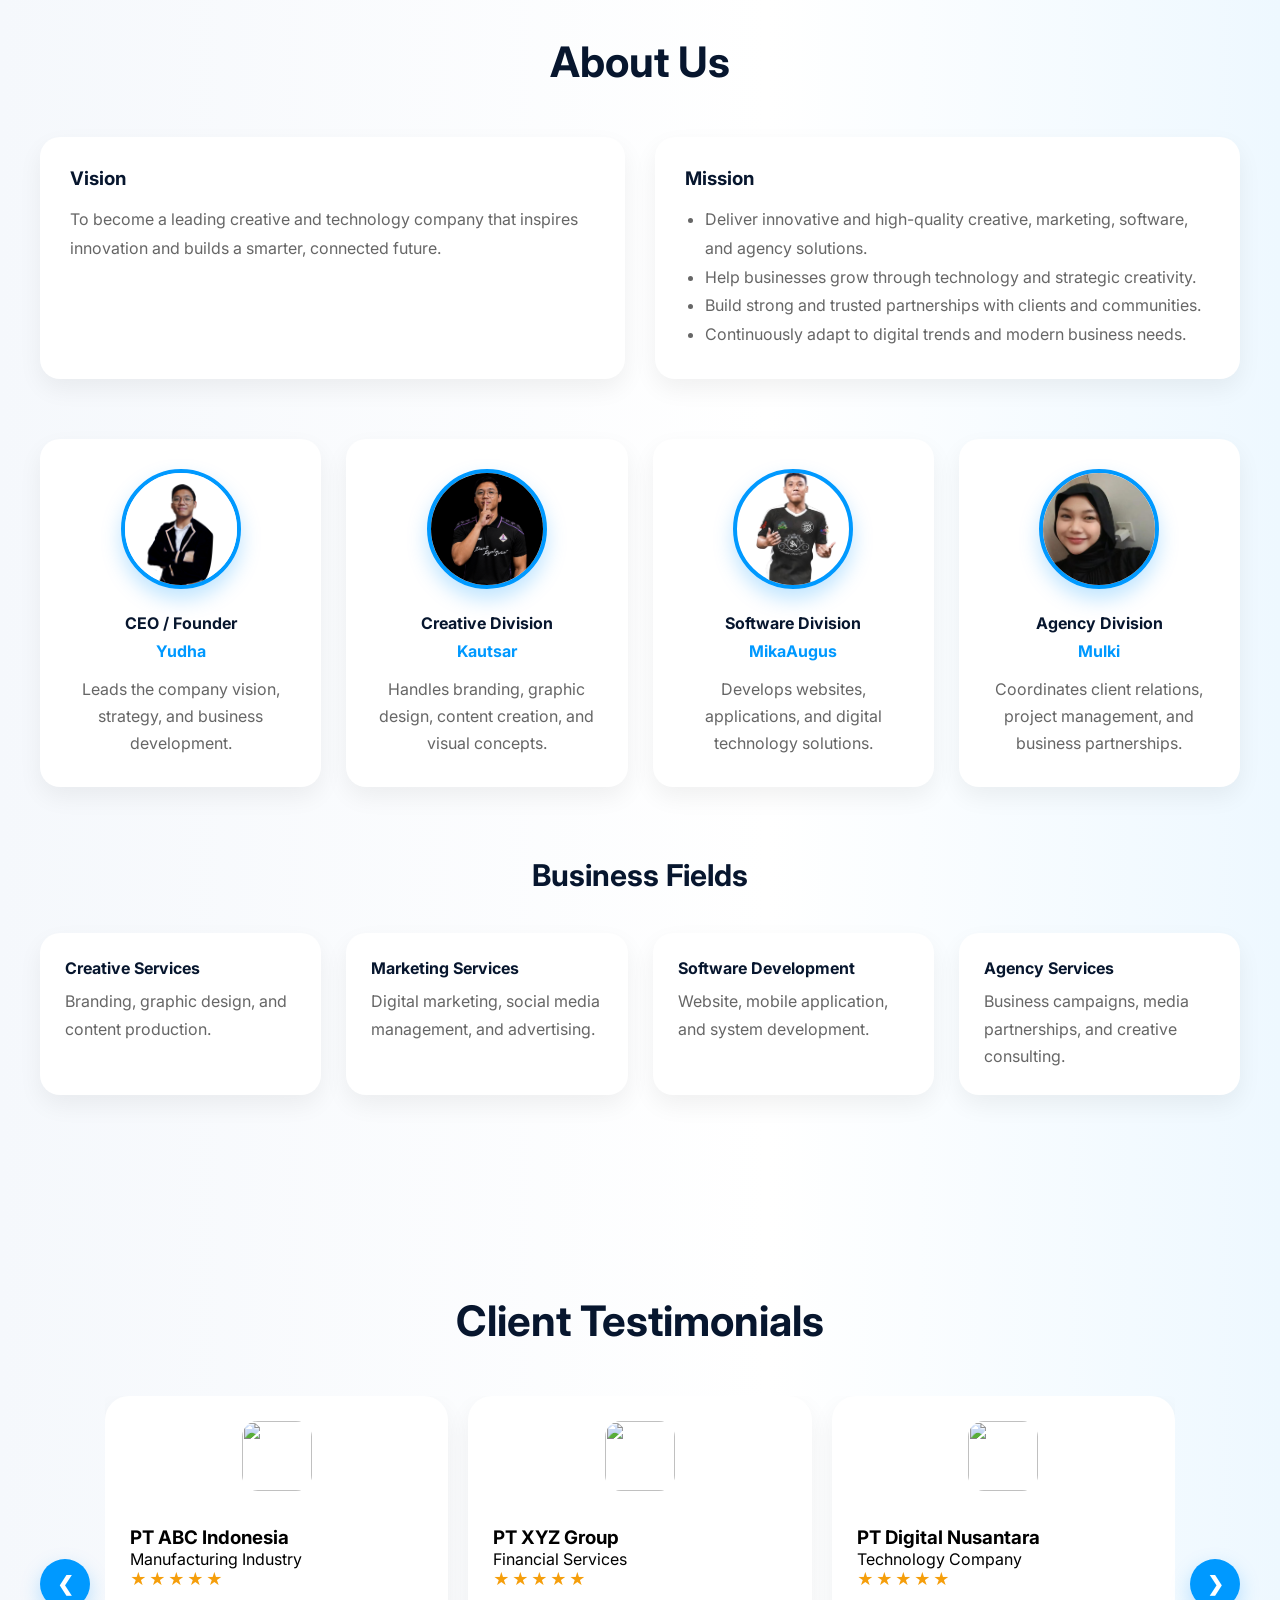
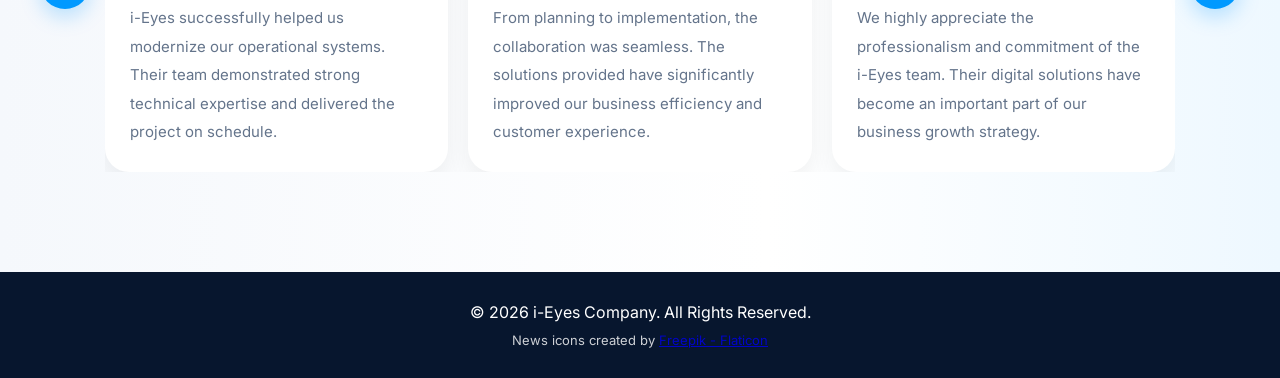
==== commit 98da6f43: "add" ====
--- a/index.html
+++ b/index.html
@@ -233,11 +233,11 @@
         <h2 class="section-title">Our Projects</h2>
         <div class="gallery-grid">
           <div class="gallery-item">
-            <img src="assets/digital.webp" alt="Project 1" />
+            <img src="assets/tampakdepan.png" alt="Project 1" />
           </div>
 
           <div class="gallery-item">
-            <img src="assets/sales.jpg" alt="Project 2" />
+            <img src="assets/tampakbelakang.png" alt="Project 2" />
           </div>
         </div>
       </div>
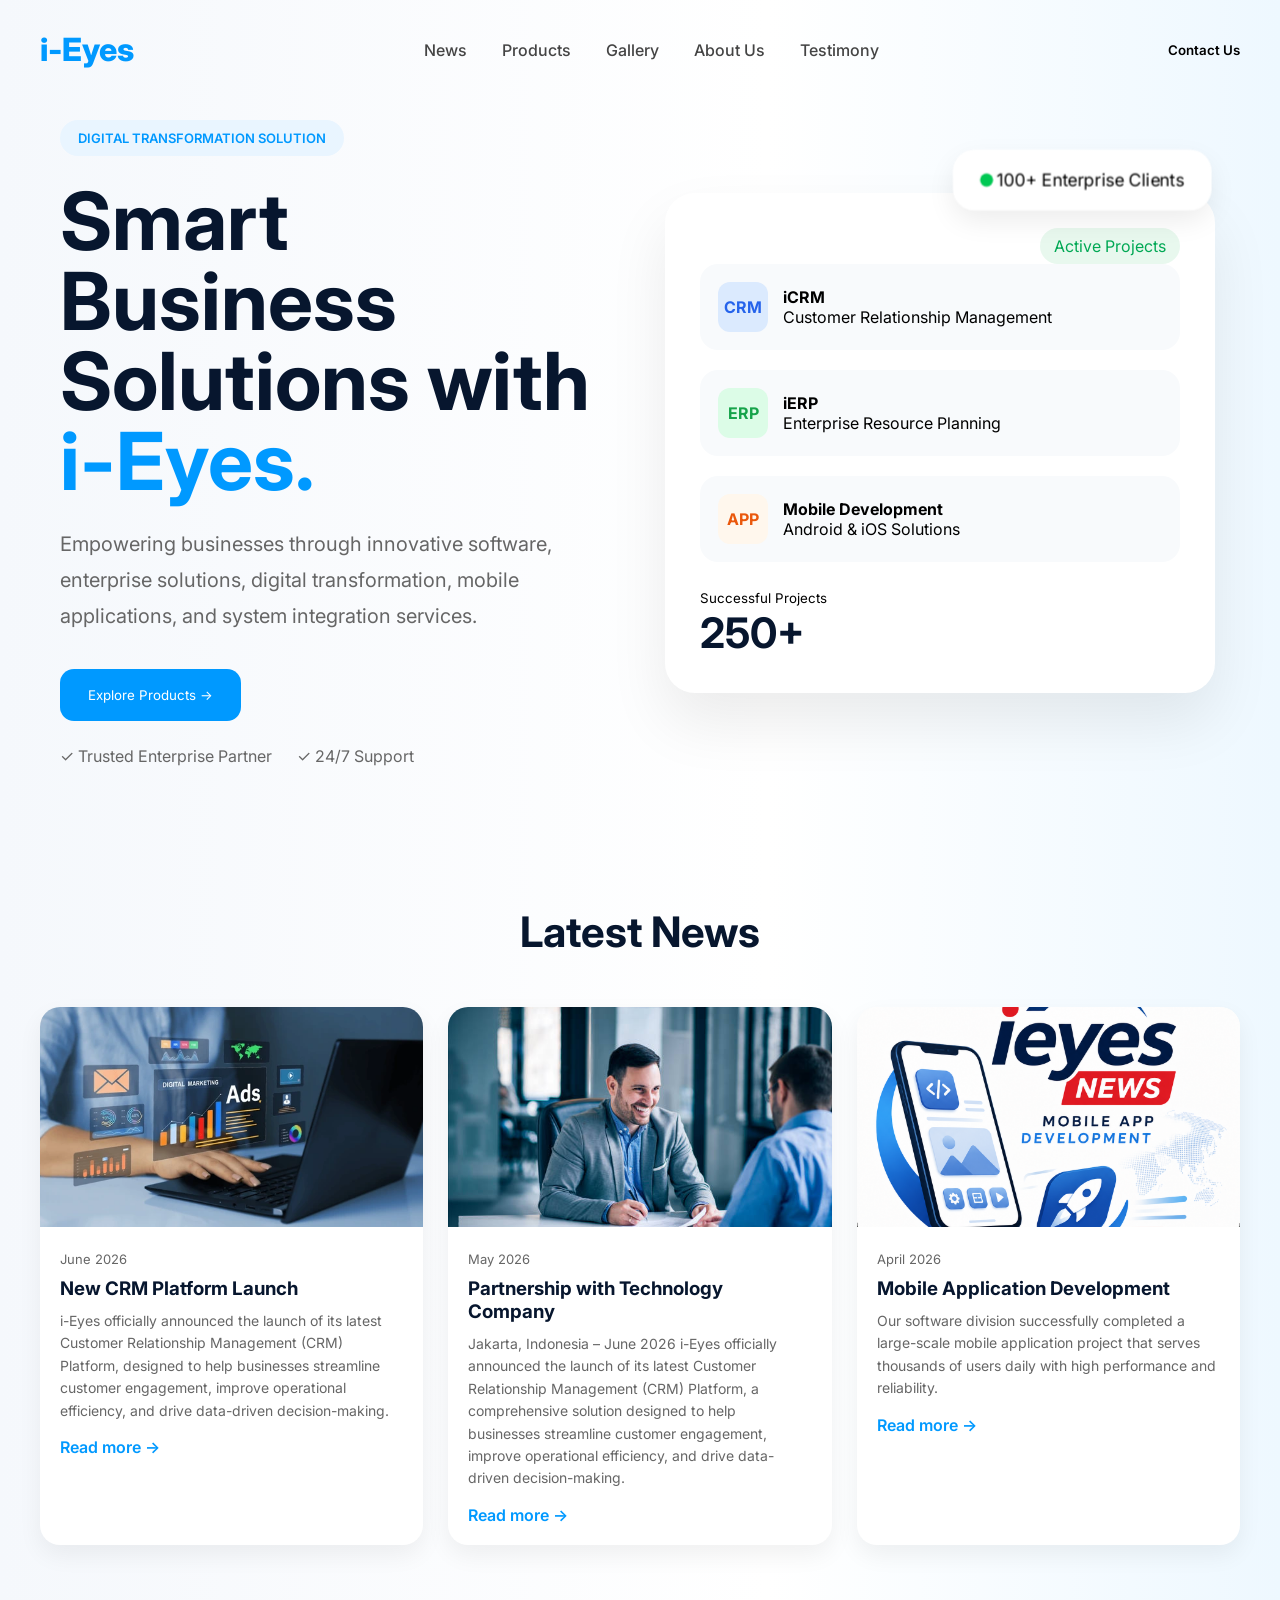
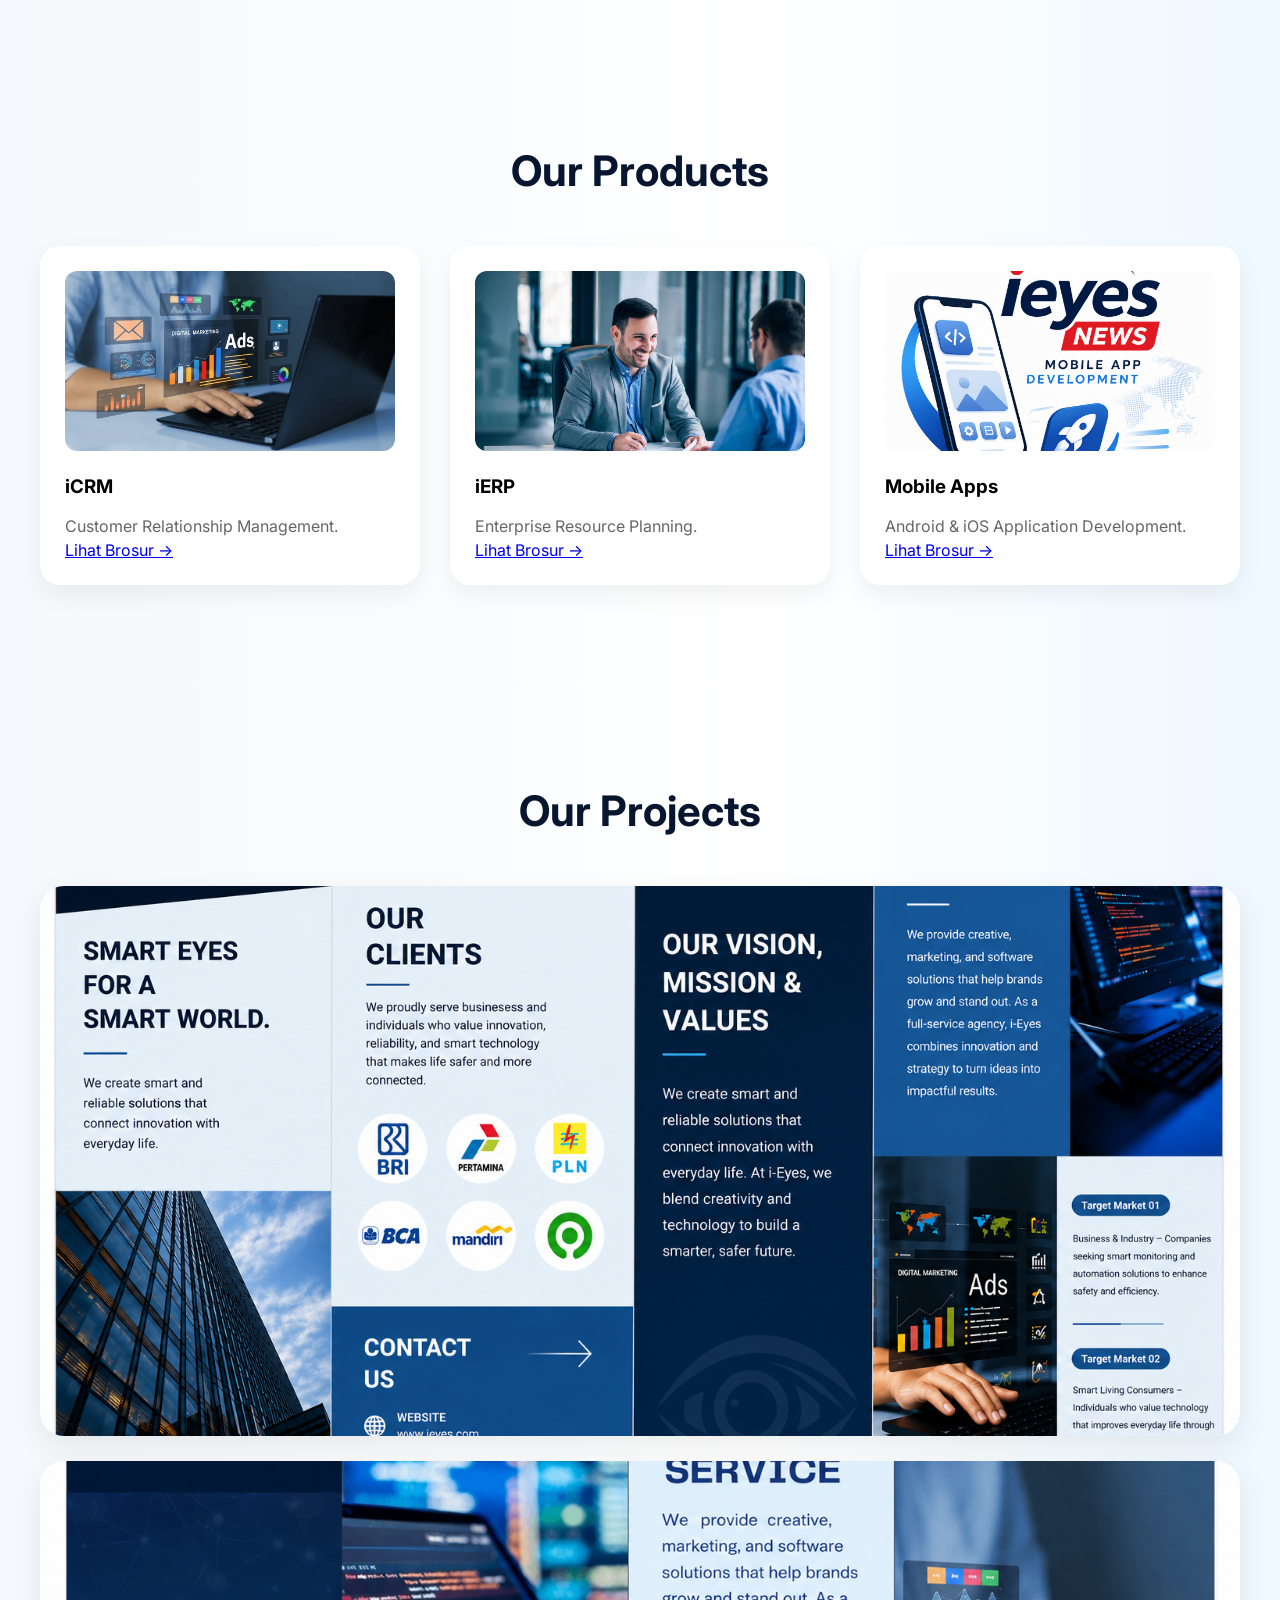
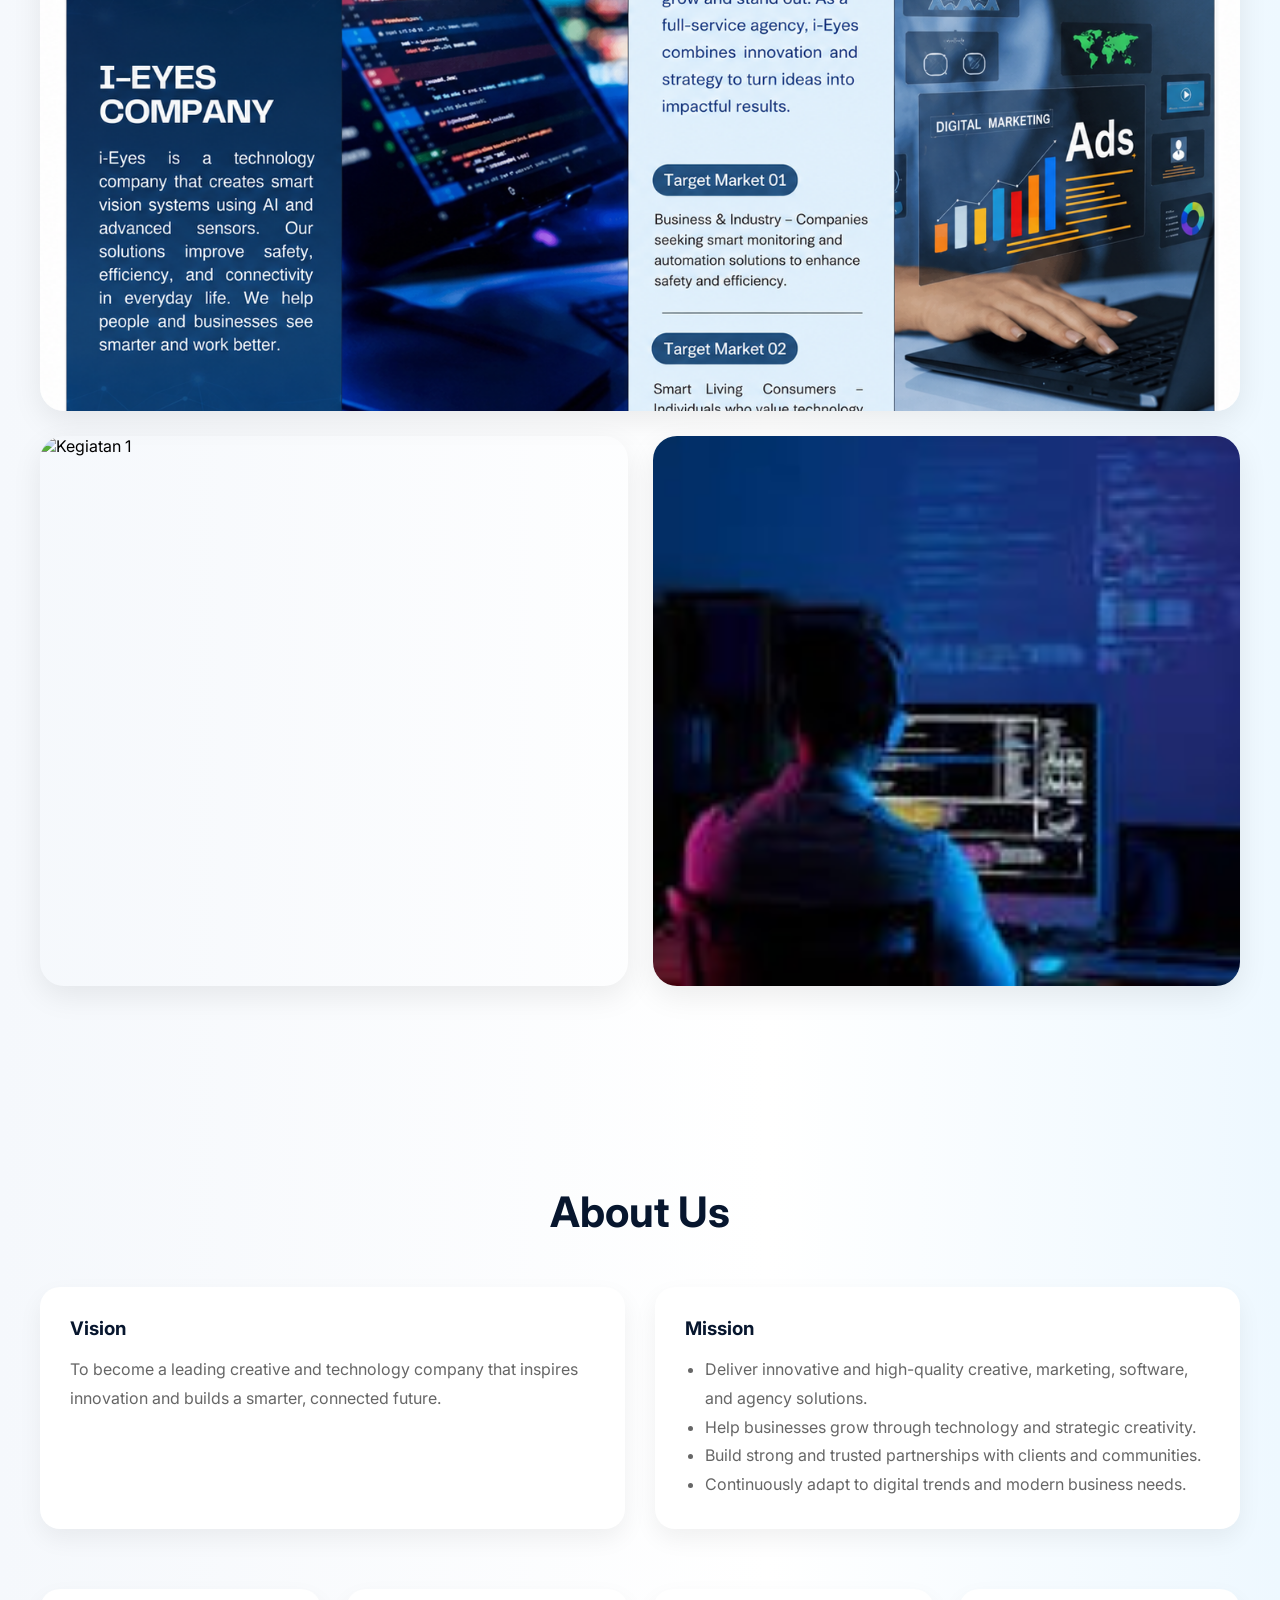
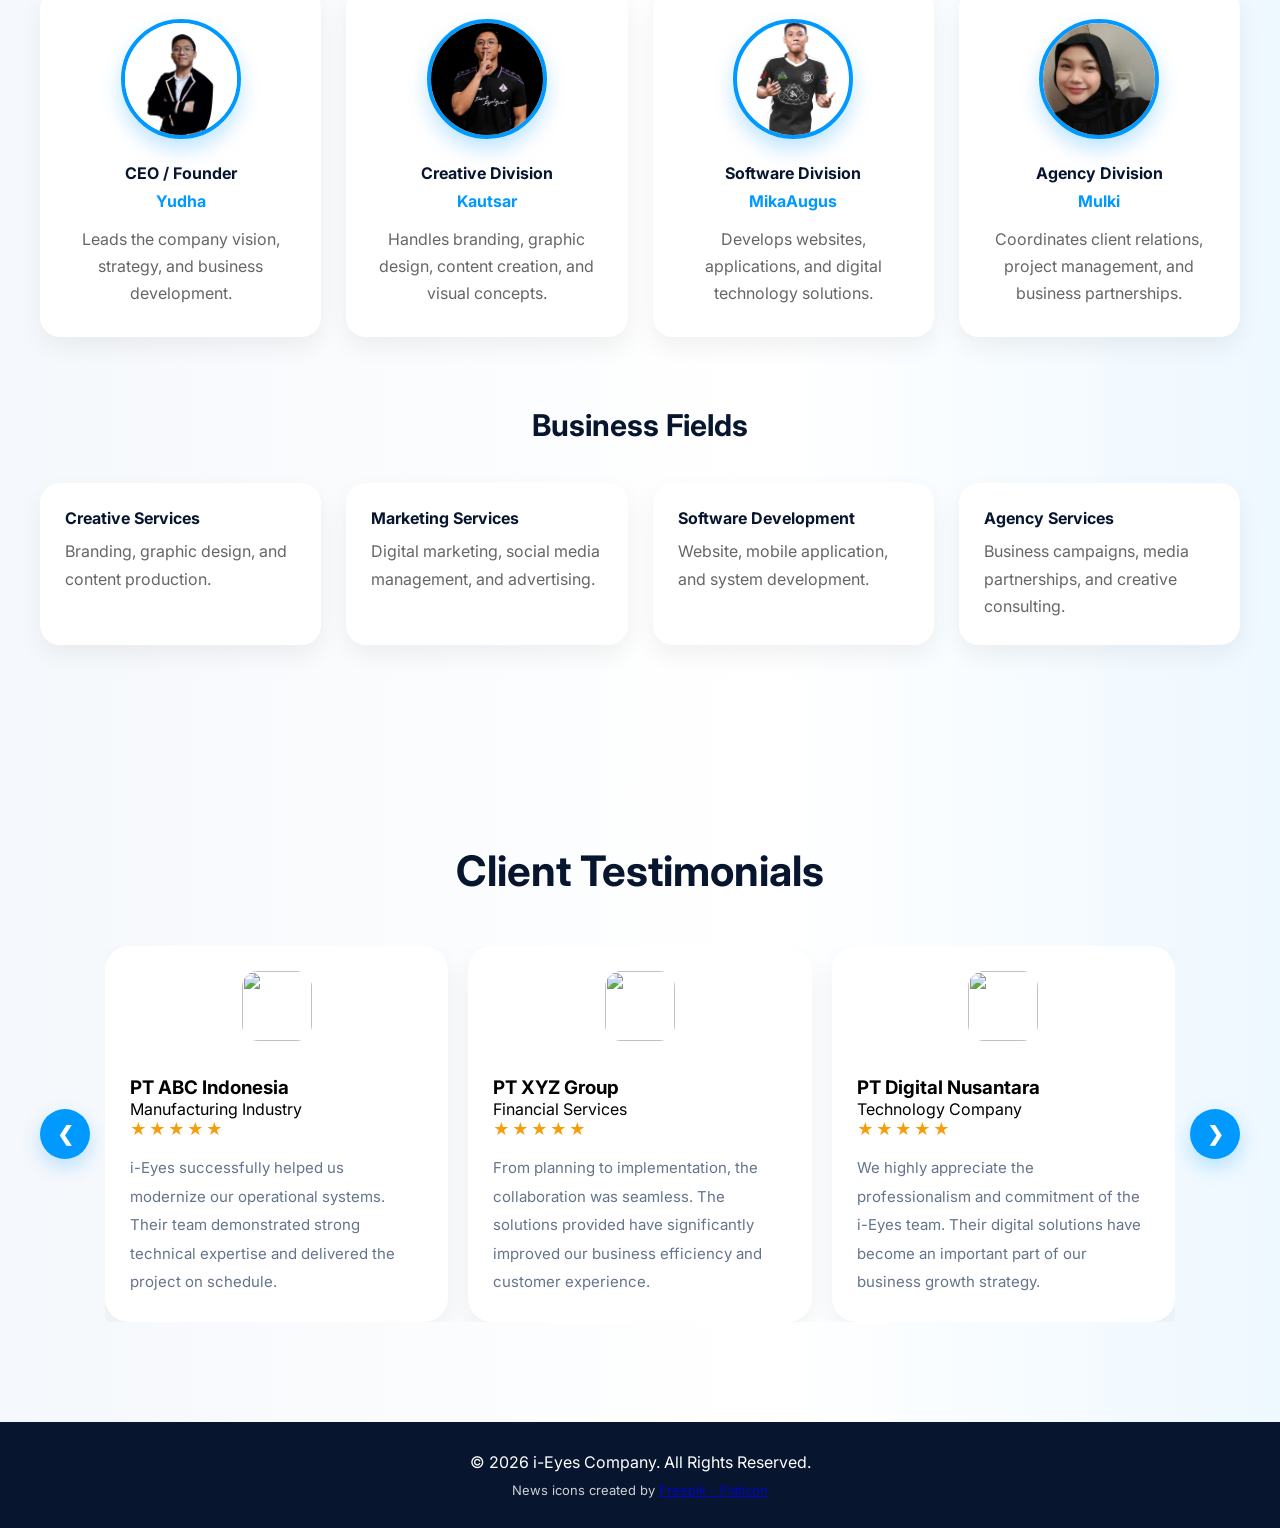
==== commit 16b2be40: "add kegiatan dan brosur" ====
--- a/index.html
+++ b/index.html
@@ -232,12 +232,68 @@
       <div class="container">
         <h2 class="section-title">Our Projects</h2>
         <div class="gallery-grid">
-          <div class="gallery-item">
+          <div
+            class="gallery-item"
+            onclick="
+              window.location.href = 'brochure-detail.html?id=erp-solutions'
+            "
+          >
             <img src="assets/tampakdepan.png" alt="Project 1" />
-          </div>
-
-          <div class="gallery-item">
+            <div class="gallery-overlay">
+              <span>Architecture</span>
+              <h3>Modern Building Project</h3>
+              <p style="color: #0099ff; font-weight: 600; margin-top: 5px">
+                Lihat Detail →
+              </p>
+            </div>
+          </div>
+
+          <div
+            class="gallery-item"
+            onclick="
+              window.location.href = 'brochure-detail.html?id=erp-solutions'
+            "
+          >
             <img src="assets/tampakbelakang.png" alt="Project 2" />
+            <div class="gallery-overlay">
+              <span>Construction</span>
+              <h3>Rear View Structure</h3>
+              <p style="color: #0099ff; font-weight: 600; margin-top: 5px">
+                Lihat Detail →
+              </p>
+            </div>
+          </div>
+
+          <div
+            class="gallery-item"
+            onclick="
+              window.location.href = 'brochure-detail.html?id=crm-solutions'
+            "
+          >
+            <img src="assets/kazama.png" alt="Kegiatan 1" />
+            <div class="gallery-overlay">
+              <span>Event</span>
+              <h3>Team Gathering</h3>
+              <p style="color: #0099ff; font-weight: 600; margin-top: 5px">
+                Lihat Detail →
+              </p>
+            </div>
+          </div>
+
+          <div
+            class="gallery-item"
+            onclick="
+              window.location.href = 'brochure-detail.html?id=crm-solutions'
+            "
+          >
+            <img src="assets/fotokegiatan.jpeg" alt="Kegiatan 2" />
+            <div class="gallery-overlay">
+              <span>Activity</span>
+              <h3>Field Operation</h3>
+              <p style="color: #0099ff; font-weight: 600; margin-top: 5px">
+                Lihat Detail →
+              </p>
+            </div>
           </div>
         </div>
       </div>
--- a/gallery.css
+++ b/gallery.css
@@ -13,6 +13,15 @@
   height: 550px;
   box-shadow: 0 10px 30px rgba(0, 0, 0, 0.08);
   cursor: pointer;
+}
+
+/* Layout berdasarkan kata kunci Alt */
+.gallery-item:has(img[alt*="Project"]) {
+  grid-column: span 2; /* Mengambil lebar penuh (Atas-Bawah) */
+}
+
+.gallery-item:has(img[alt*="Kegiatan"]) {
+  grid-column: span 1; /* Mengambil setengah lebar (Kanan-Kiri) */
 }
 
 .gallery-item img {
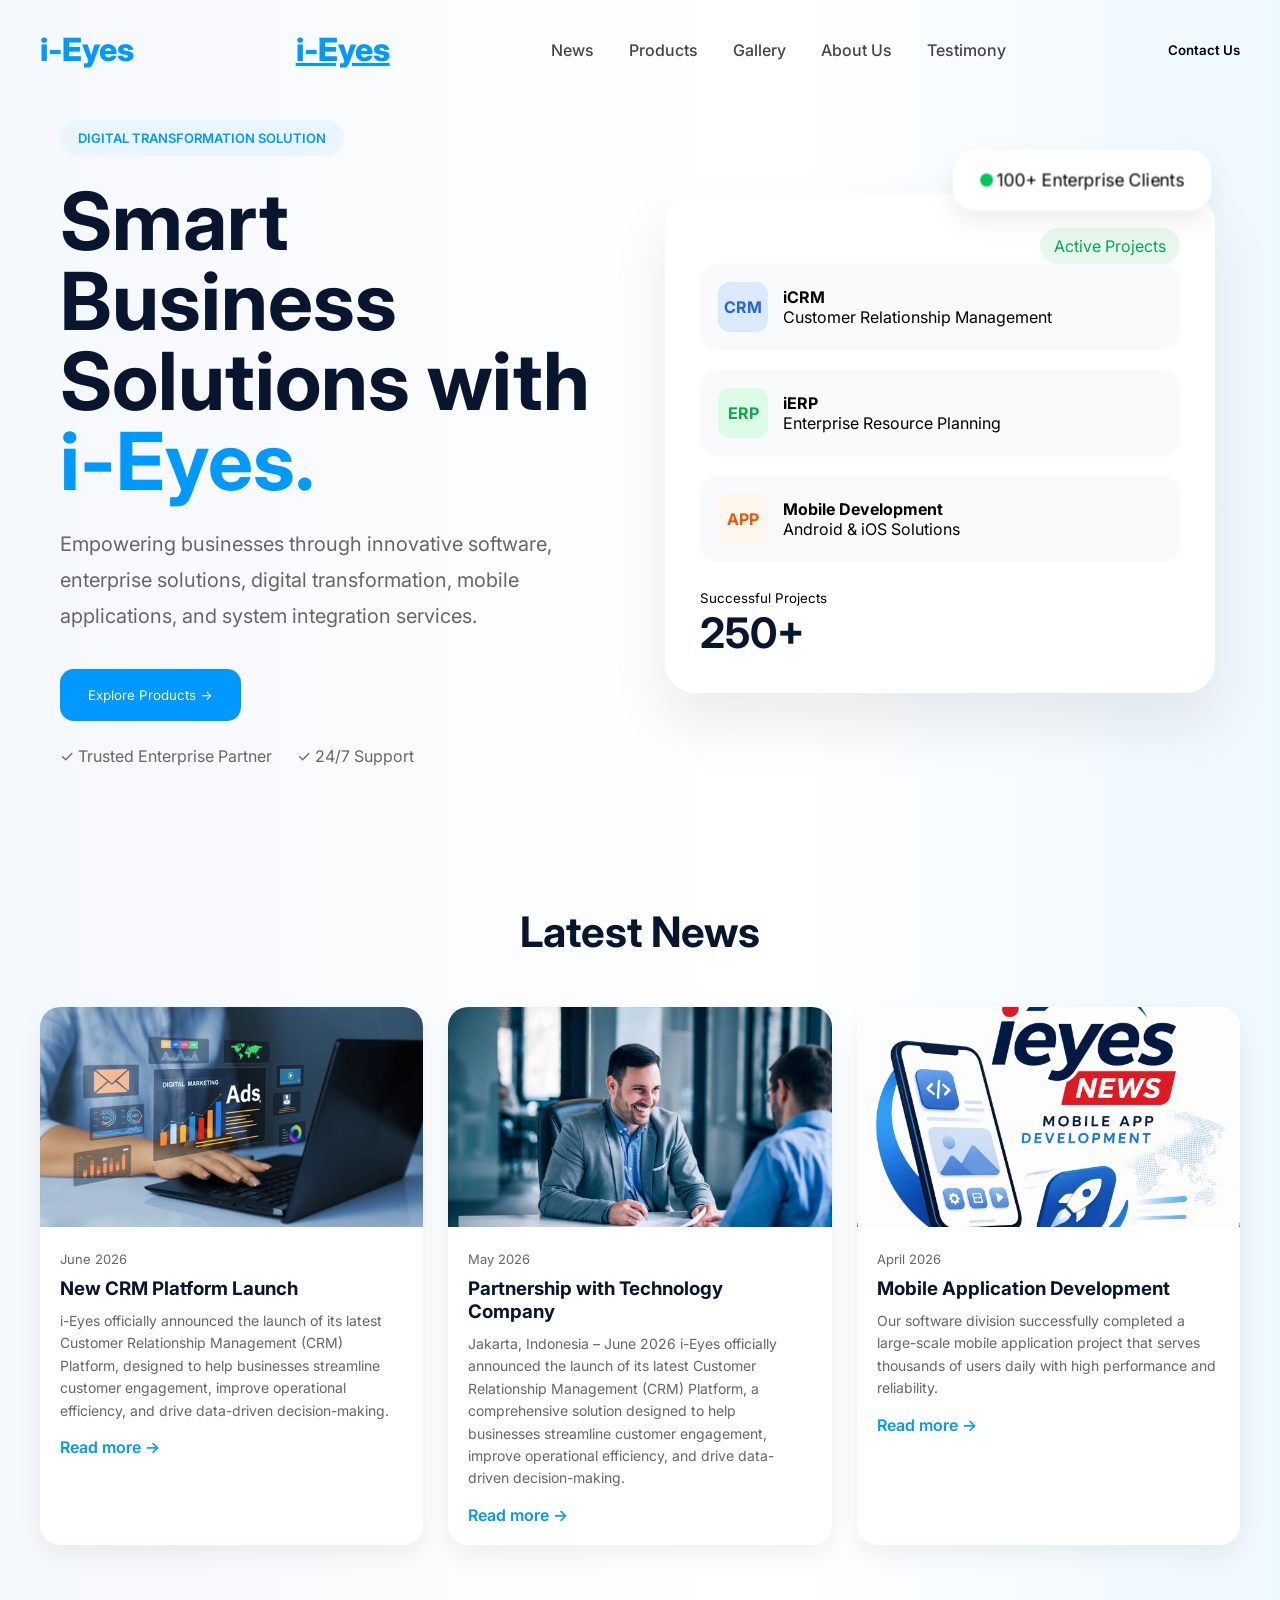
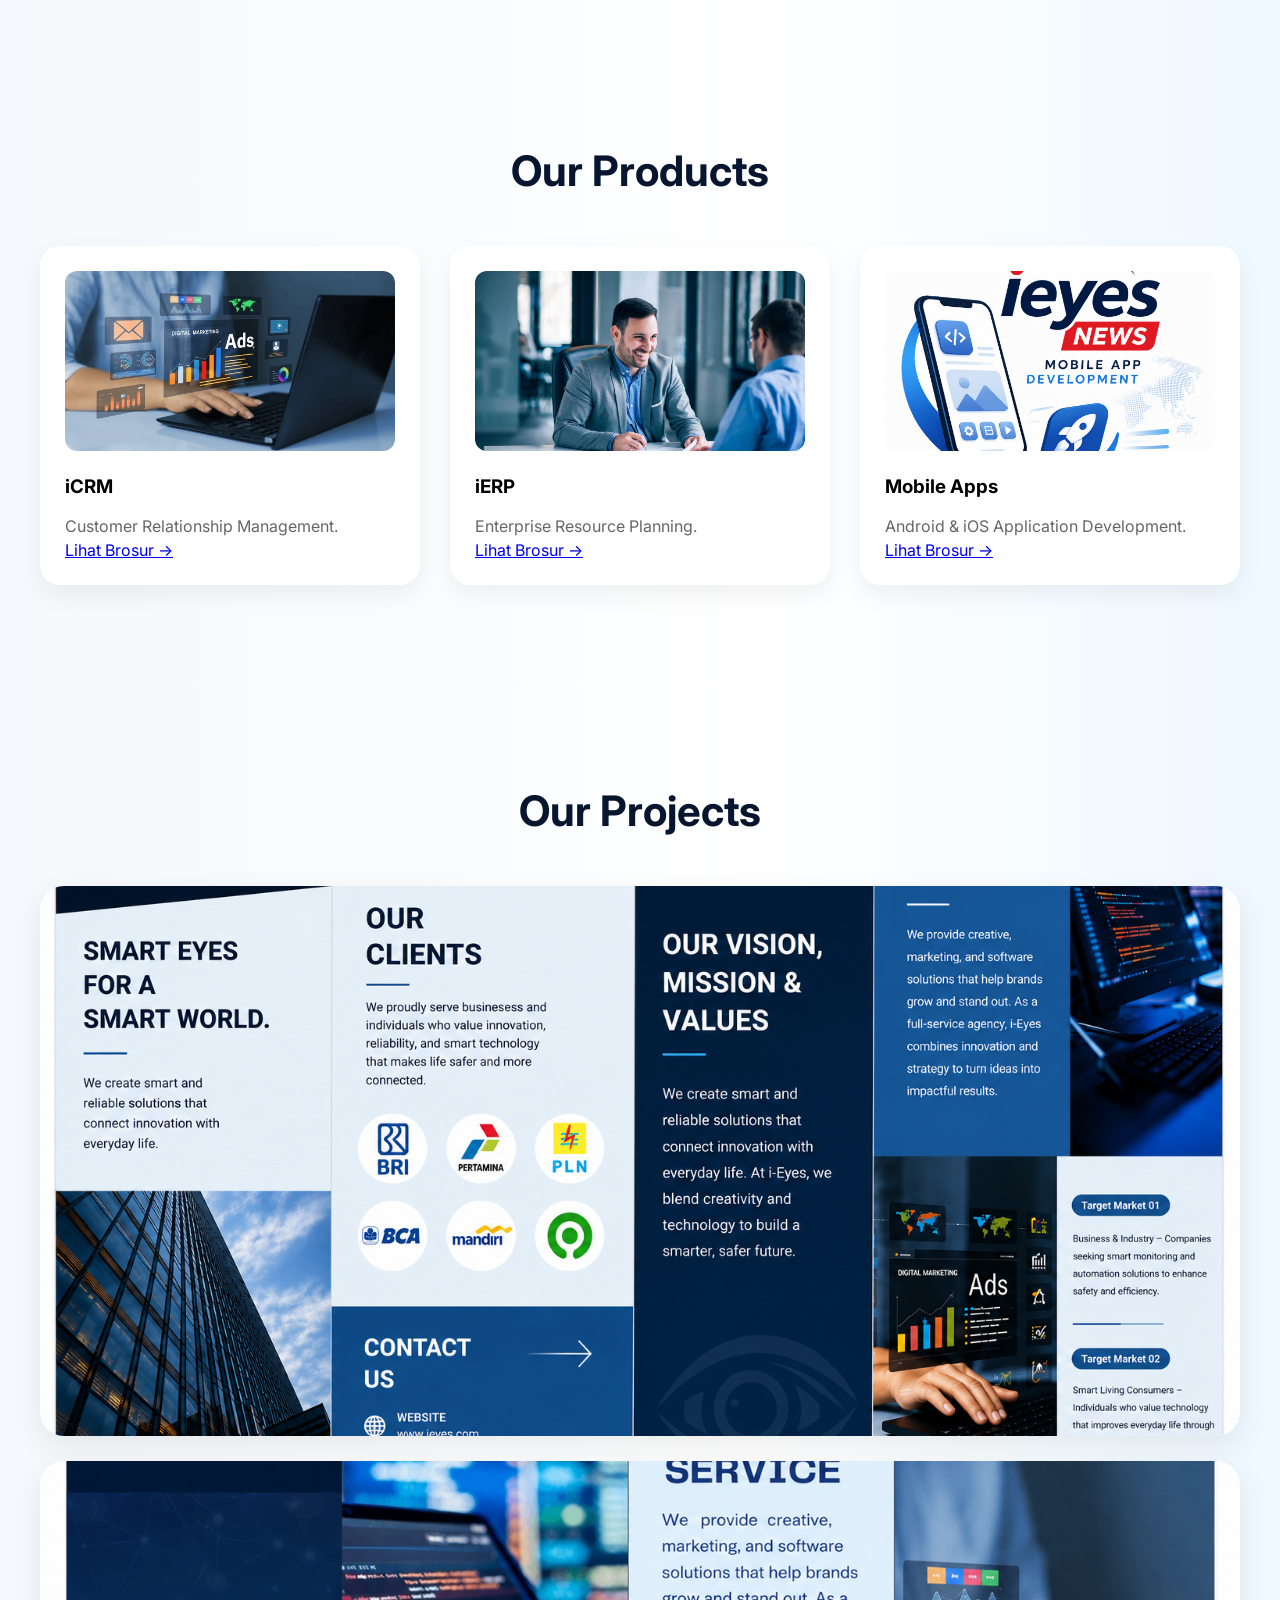
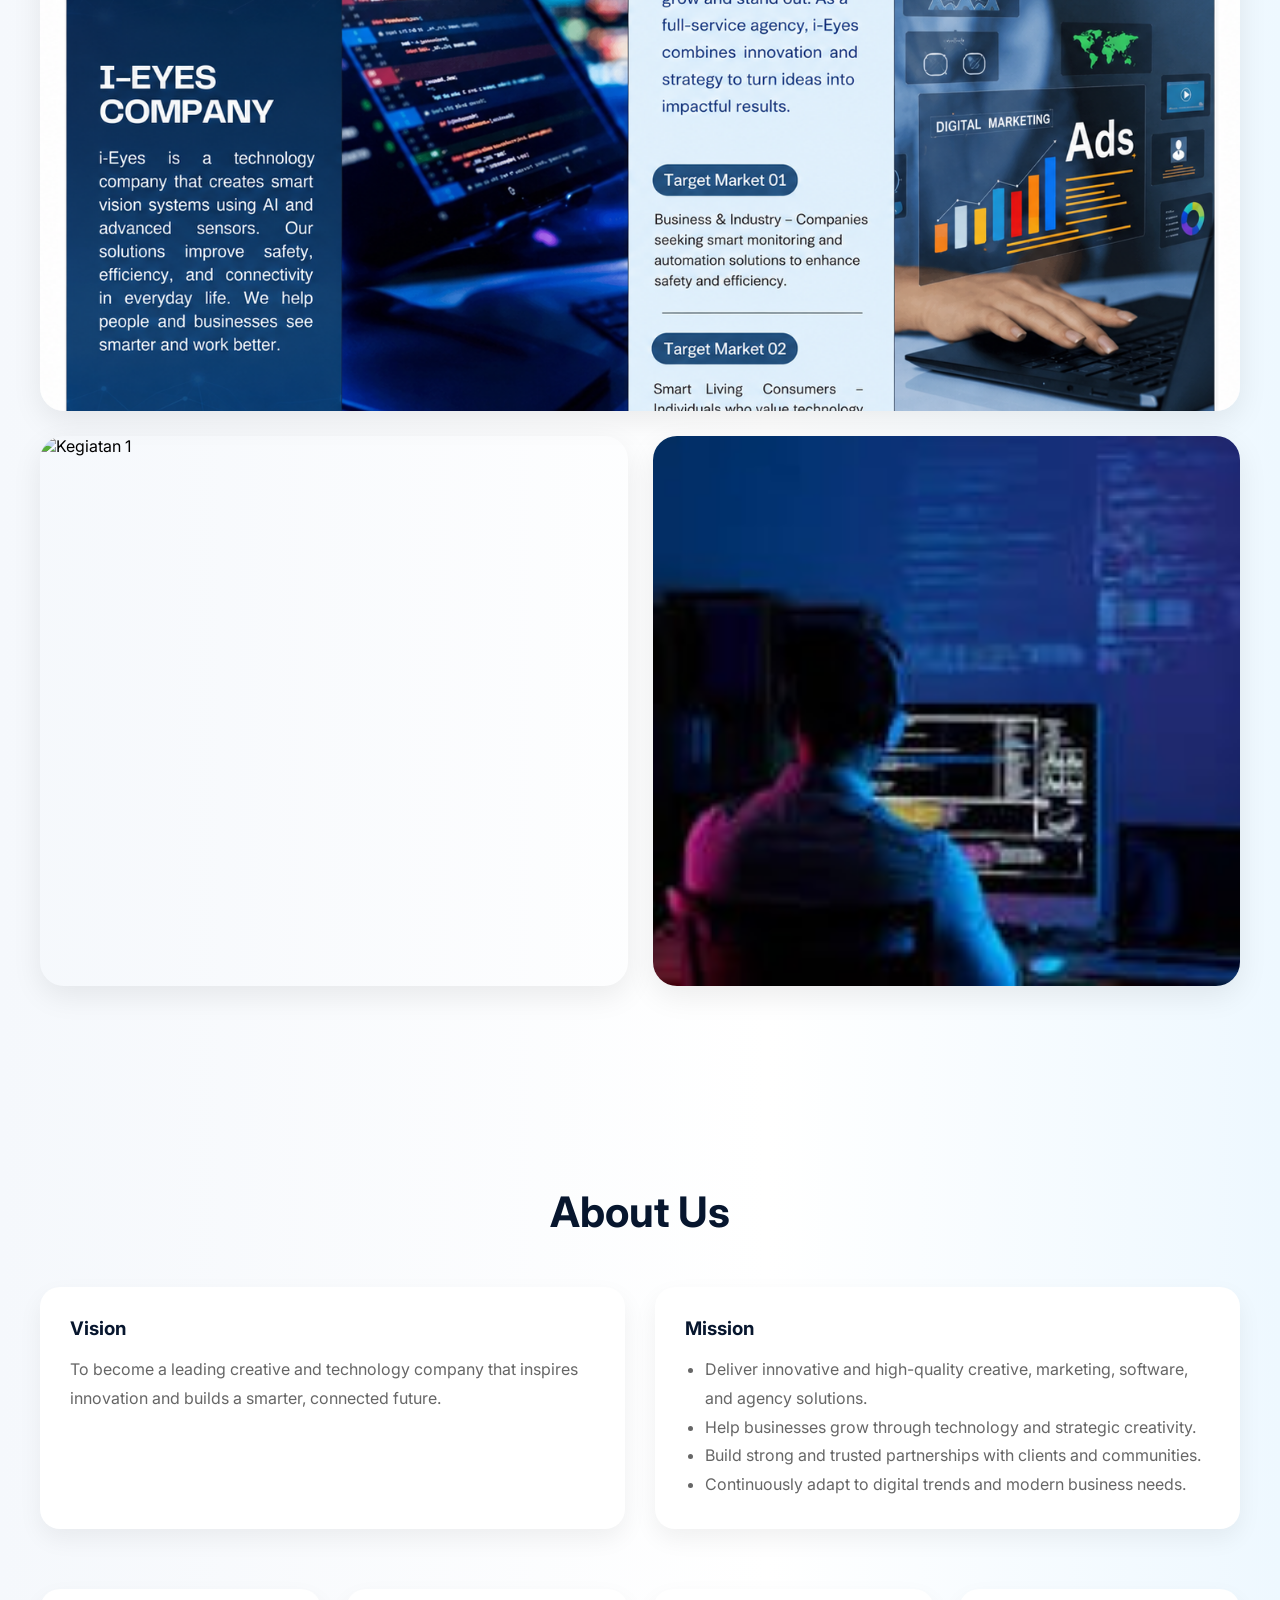
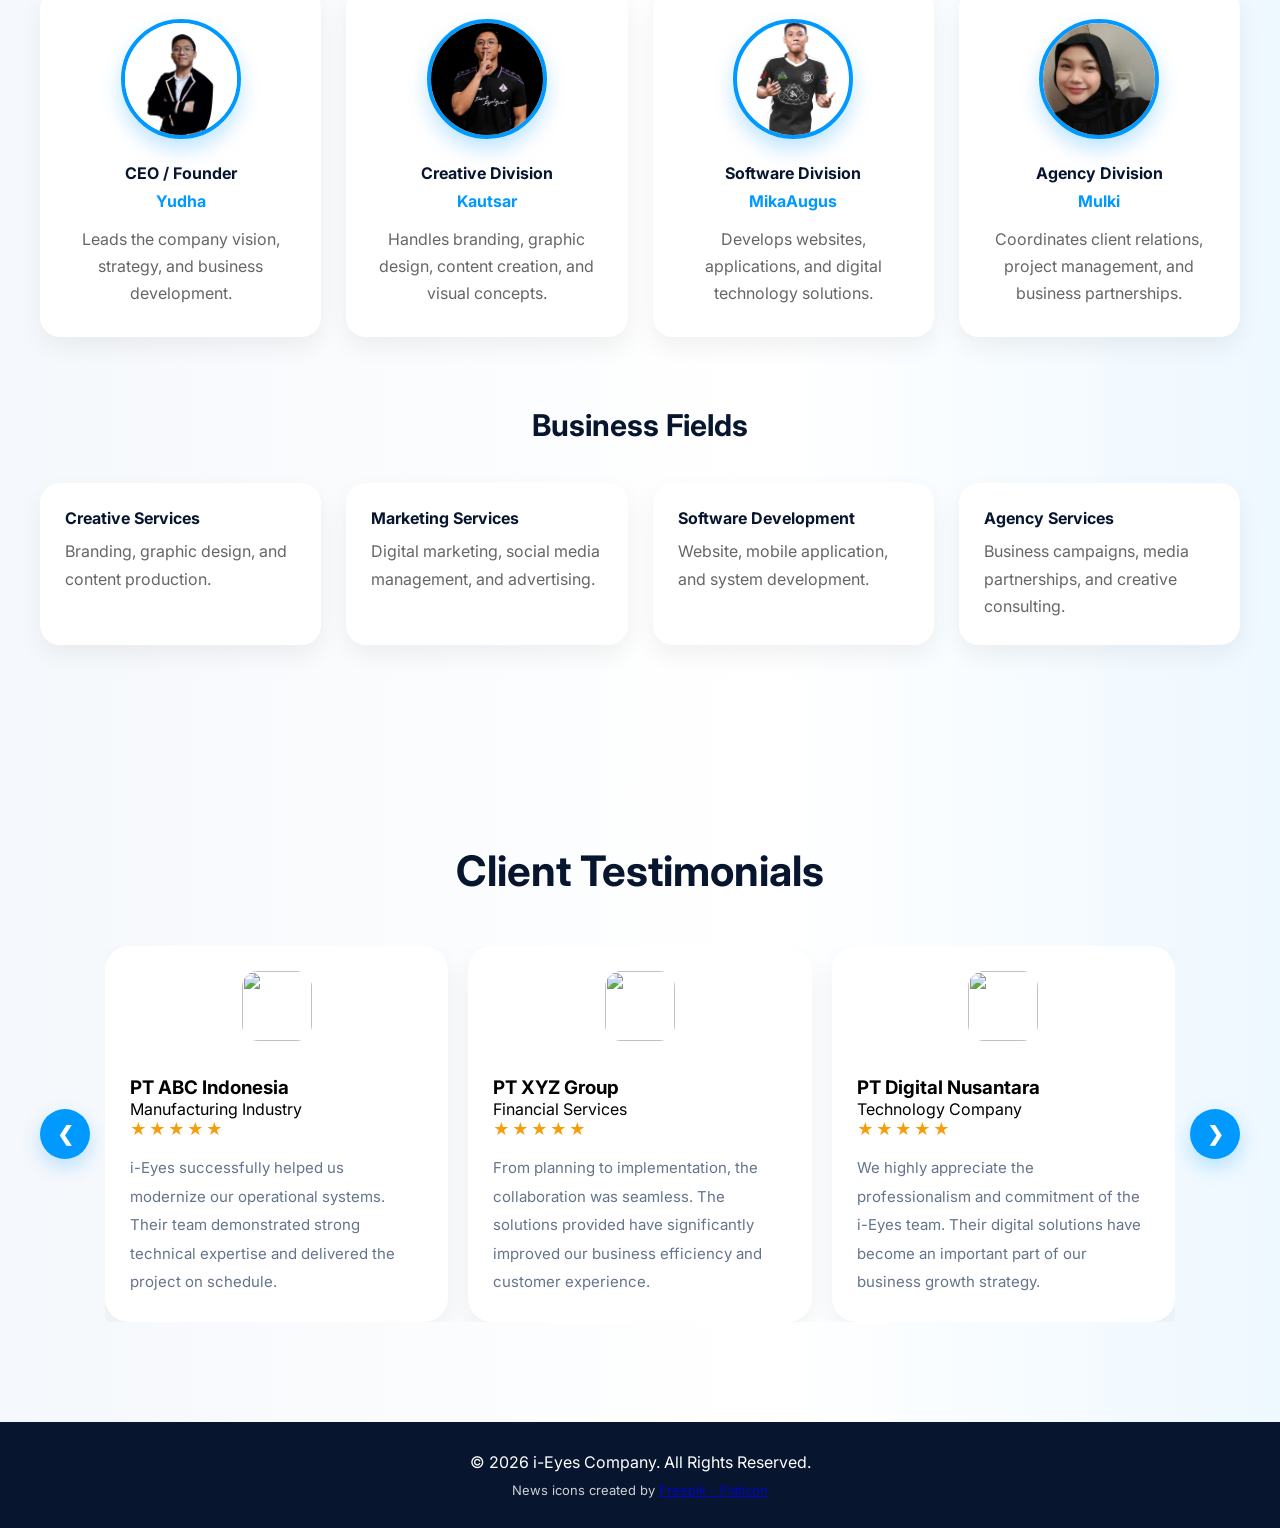
==== commit ce2124b1: "fixing" ====
--- a/index.html
+++ b/index.html
@@ -18,6 +18,7 @@
     <nav class="navbar-fixed">
       <div class="navbar">
         <div class="logo">i-Eyes</div>
+        <a href="#" class="logo">i-Eyes</a>
 
         <ul class="menu">
           <li><a href="#news">News</a></li>
@@ -234,9 +235,7 @@
         <div class="gallery-grid">
           <div
             class="gallery-item"
-            onclick="
-              window.location.href = 'brochure-detail.html?id=erp-solutions'
-            "
+            onclick="window.location.href = 'brochure-detail.html?id=project-1'"
           >
             <img src="assets/tampakdepan.png" alt="Project 1" />
             <div class="gallery-overlay">
@@ -250,9 +249,7 @@
 
           <div
             class="gallery-item"
-            onclick="
-              window.location.href = 'brochure-detail.html?id=erp-solutions'
-            "
+            onclick="window.location.href = 'brochure-detail.html?id=project-2'"
           >
             <img src="assets/tampakbelakang.png" alt="Project 2" />
             <div class="gallery-overlay">
@@ -267,13 +264,13 @@
           <div
             class="gallery-item"
             onclick="
-              window.location.href = 'brochure-detail.html?id=crm-solutions'
+              window.location.href = 'brochure-detail.html?id=kegiatan-1'
             "
           >
             <img src="assets/kazama.png" alt="Kegiatan 1" />
             <div class="gallery-overlay">
               <span>Event</span>
-              <h3>Team Gathering</h3>
+              <h3>Discussion with Client</h3>
               <p style="color: #0099ff; font-weight: 600; margin-top: 5px">
                 Lihat Detail →
               </p>
@@ -283,13 +280,13 @@
           <div
             class="gallery-item"
             onclick="
-              window.location.href = 'brochure-detail.html?id=crm-solutions'
+              window.location.href = 'brochure-detail.html?id=kegiatan-2'
             "
           >
             <img src="assets/fotokegiatan.jpeg" alt="Kegiatan 2" />
             <div class="gallery-overlay">
               <span>Activity</span>
-              <h3>Field Operation</h3>
+              <h3>Code Development</h3>
               <p style="color: #0099ff; font-weight: 600; margin-top: 5px">
                 Lihat Detail →
               </p>
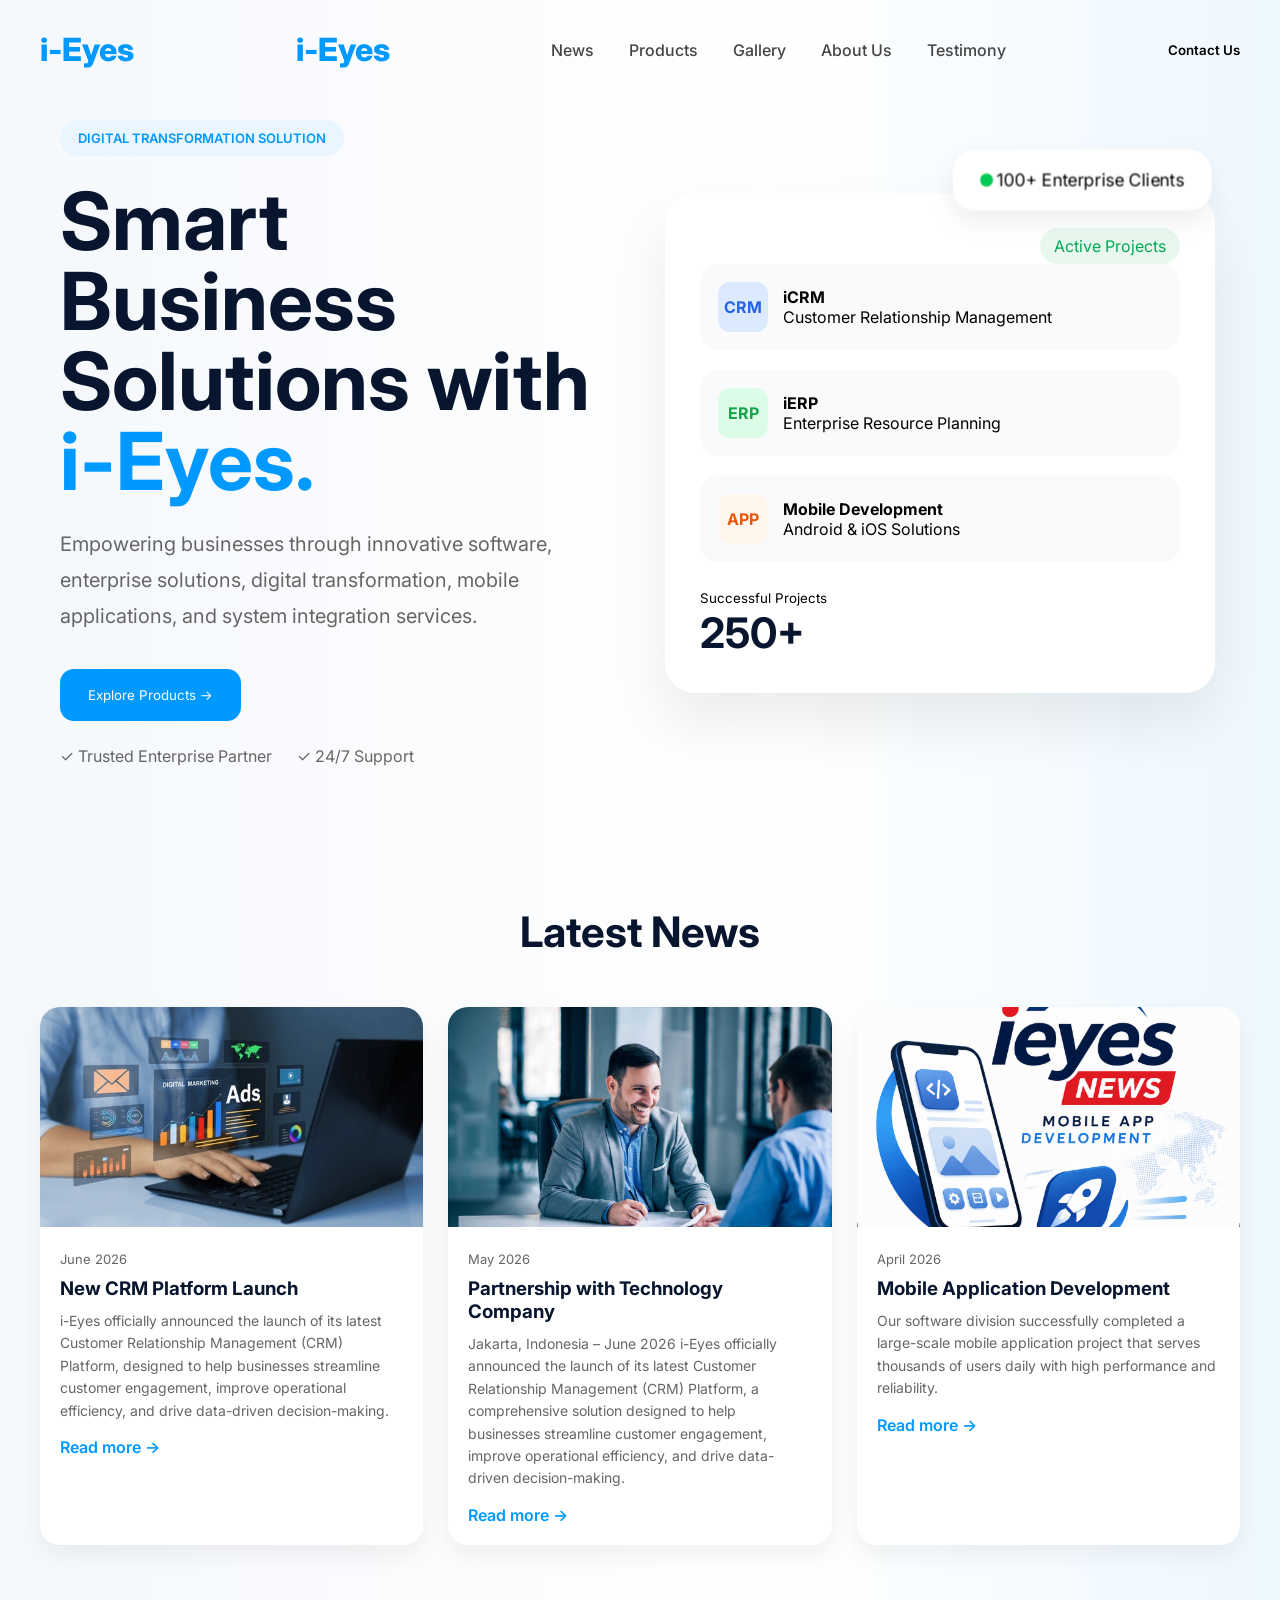
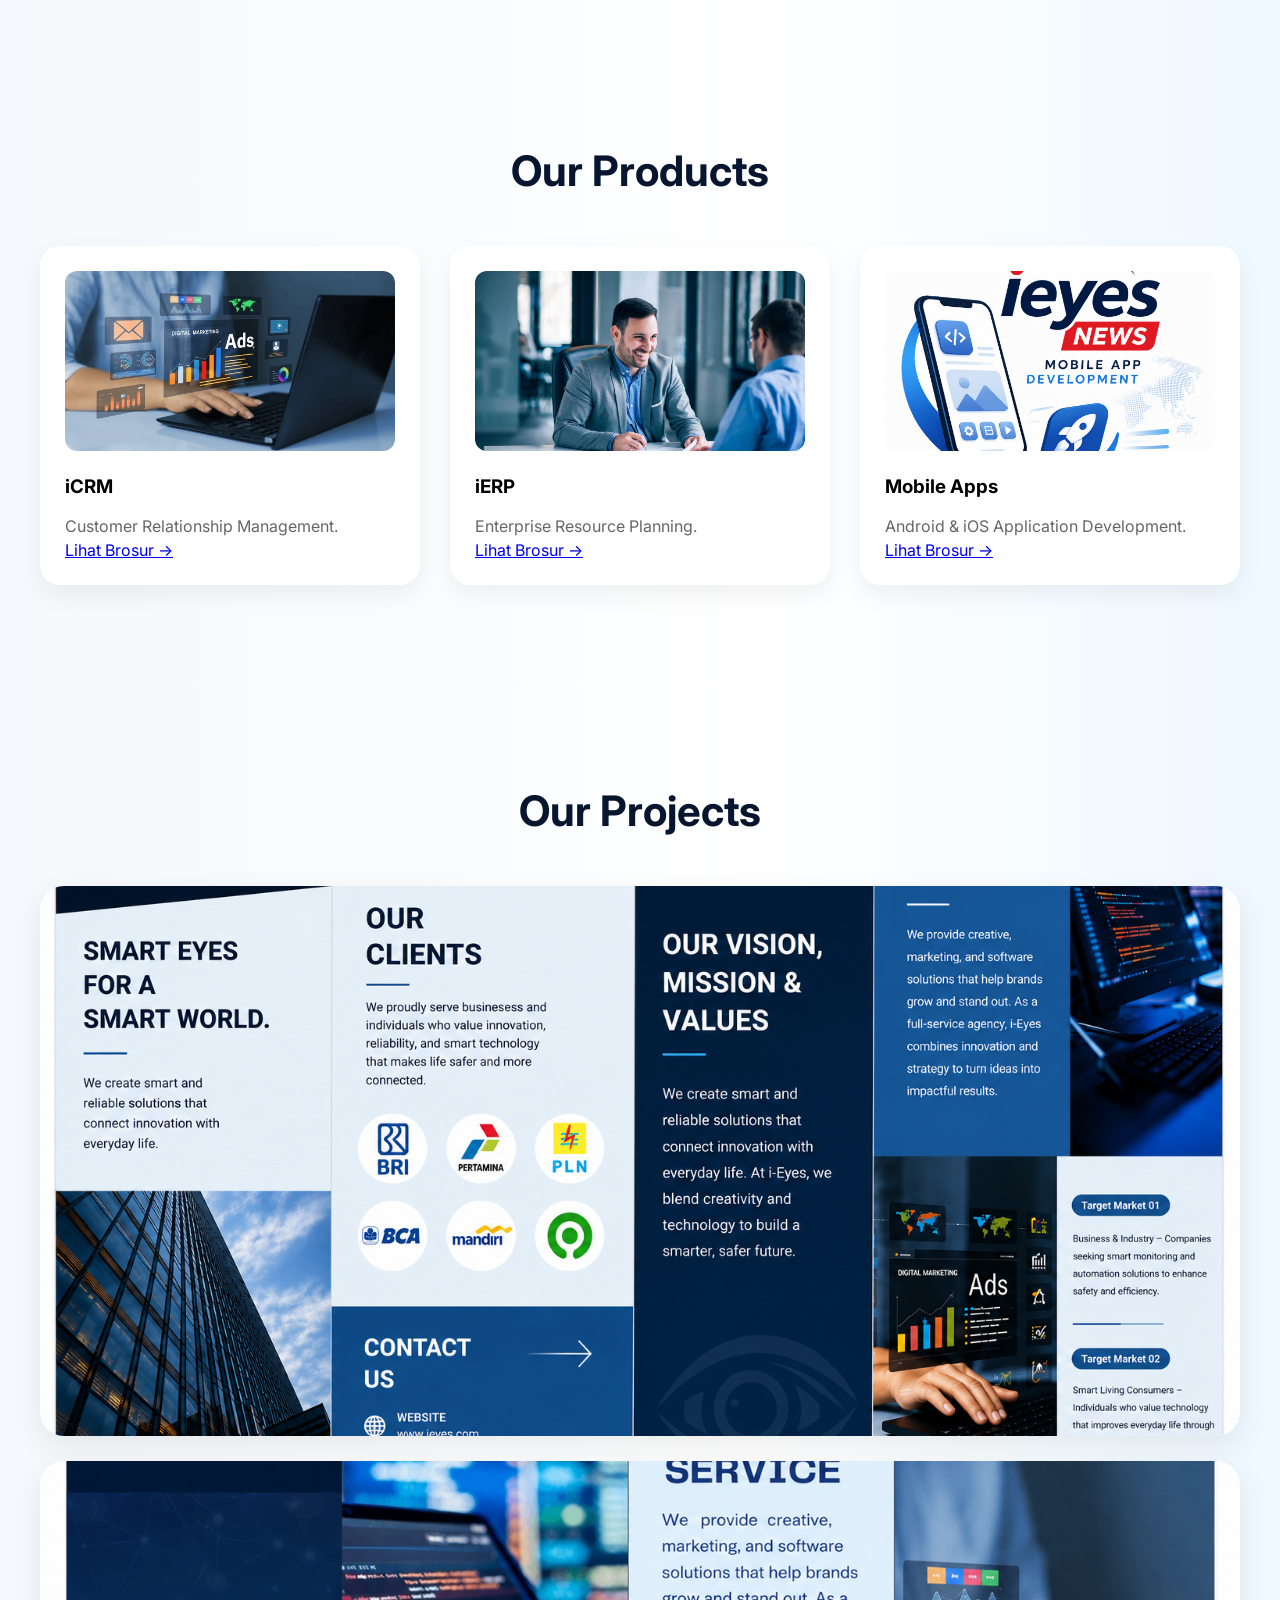
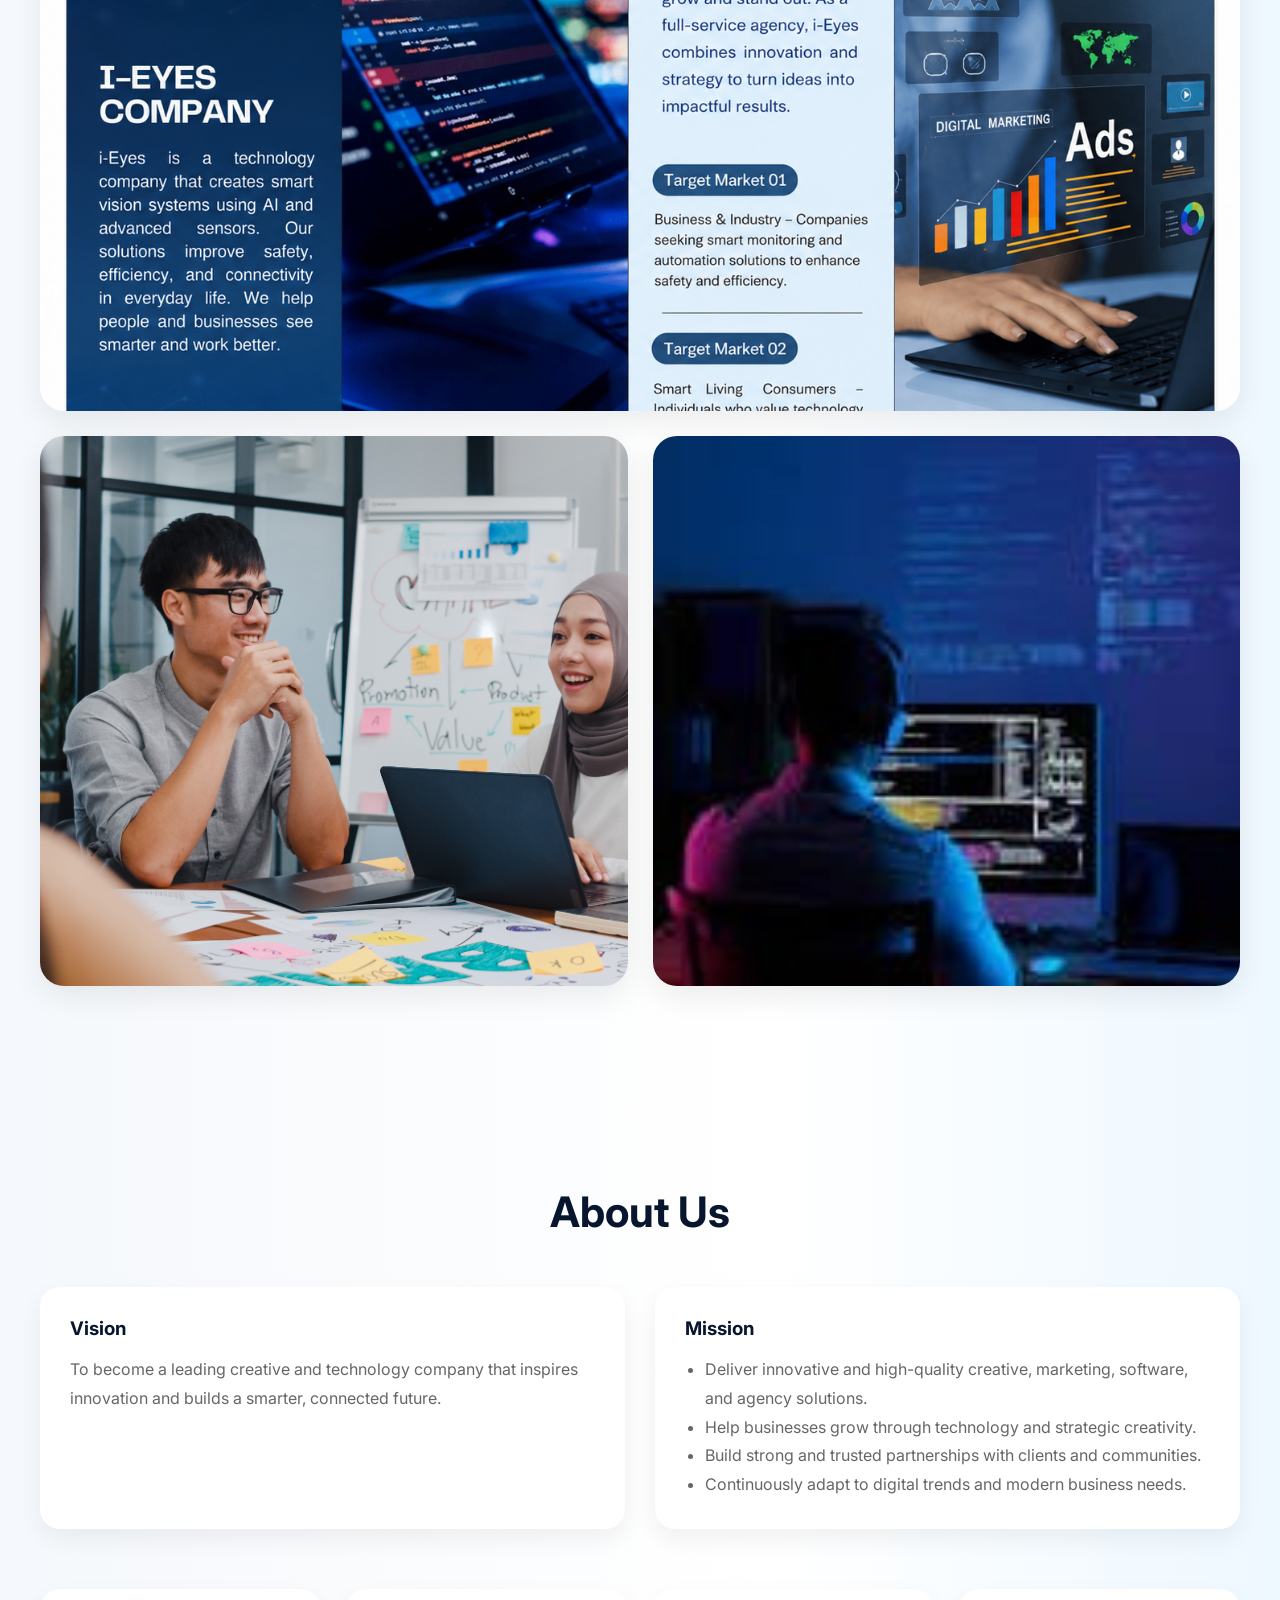
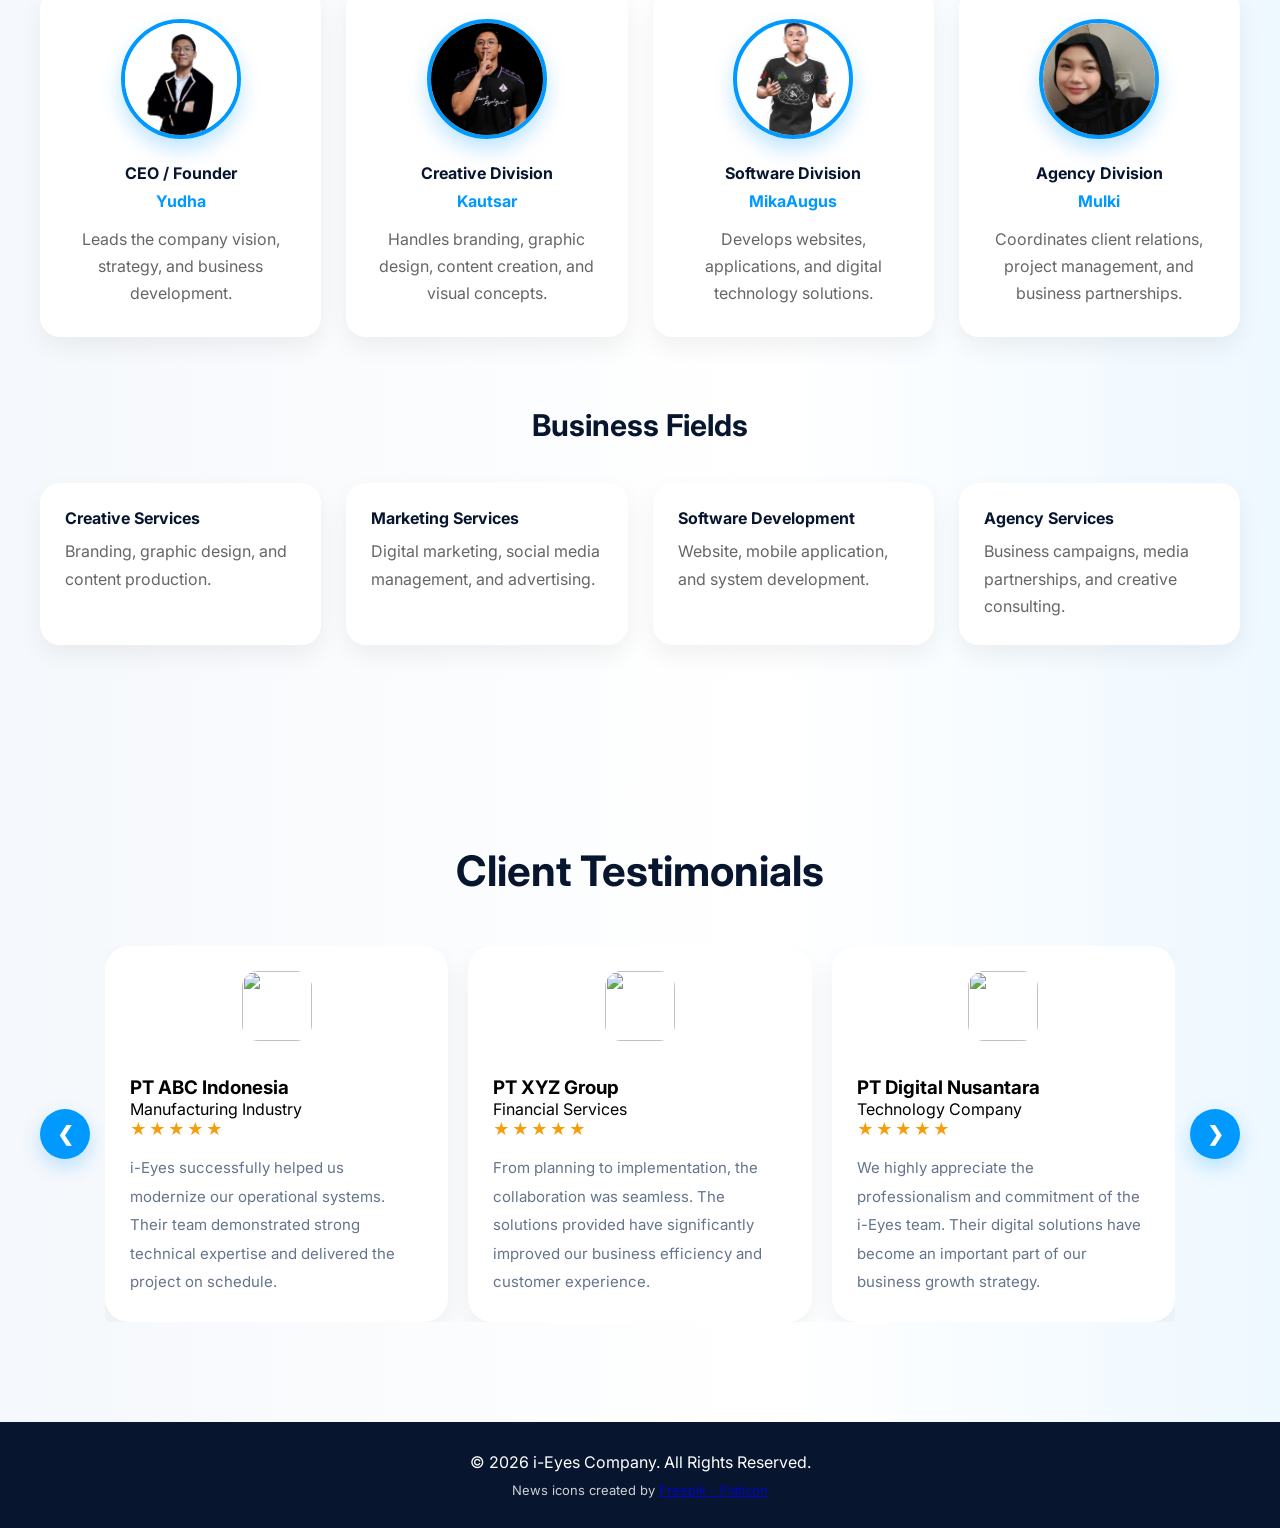
==== commit 44e36aaf: "fixing 1" ====
--- a/index.html
+++ b/index.html
@@ -267,7 +267,7 @@
               window.location.href = 'brochure-detail.html?id=kegiatan-1'
             "
           >
-            <img src="assets/kazama.png" alt="Kegiatan 1" />
+            <img src="assets/diskusi.jpg" alt="Kegiatan 1" />
             <div class="gallery-overlay">
               <span>Event</span>
               <h3>Discussion with Client</h3>
--- a/style.css
+++ b/style.css
@@ -44,6 +44,7 @@
   font-size: 32px;
   font-weight: 800;
   color: #0099ff;
+  text-decoration: none;
 }
 
 .menu {
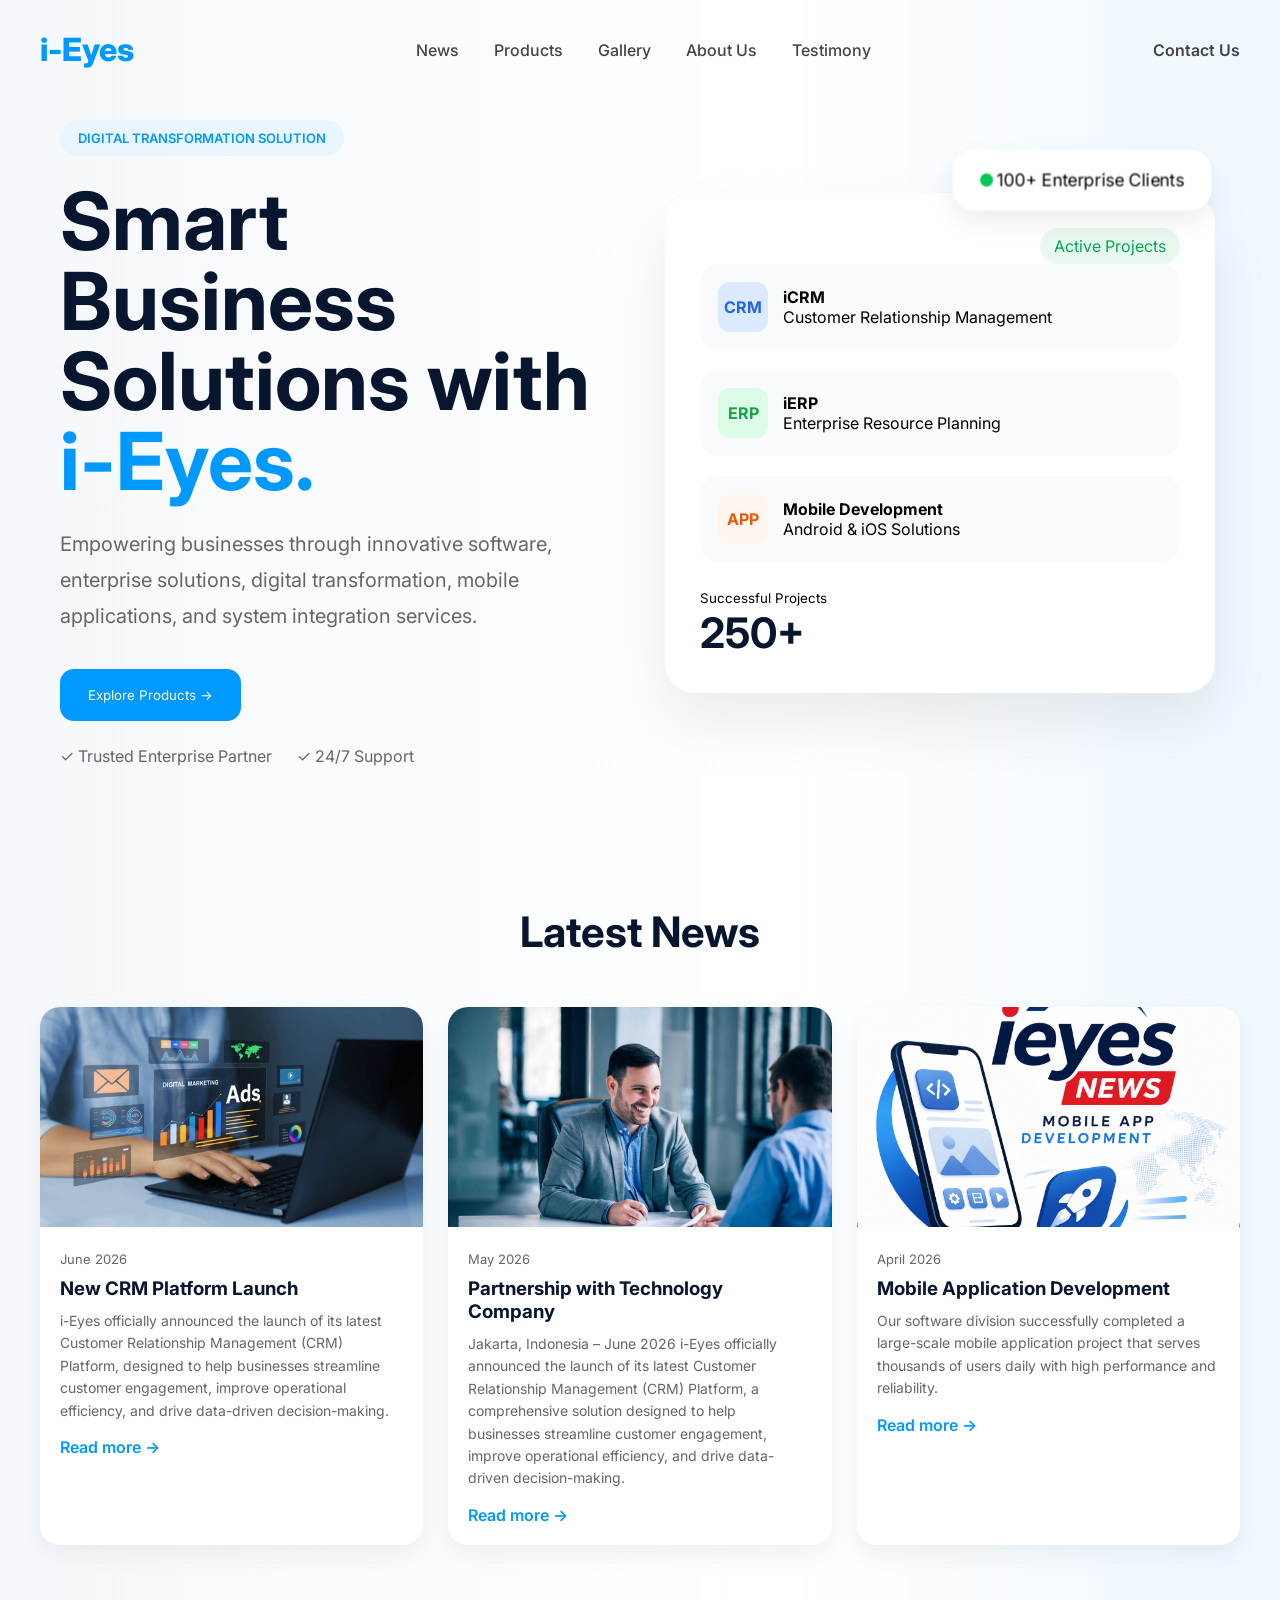
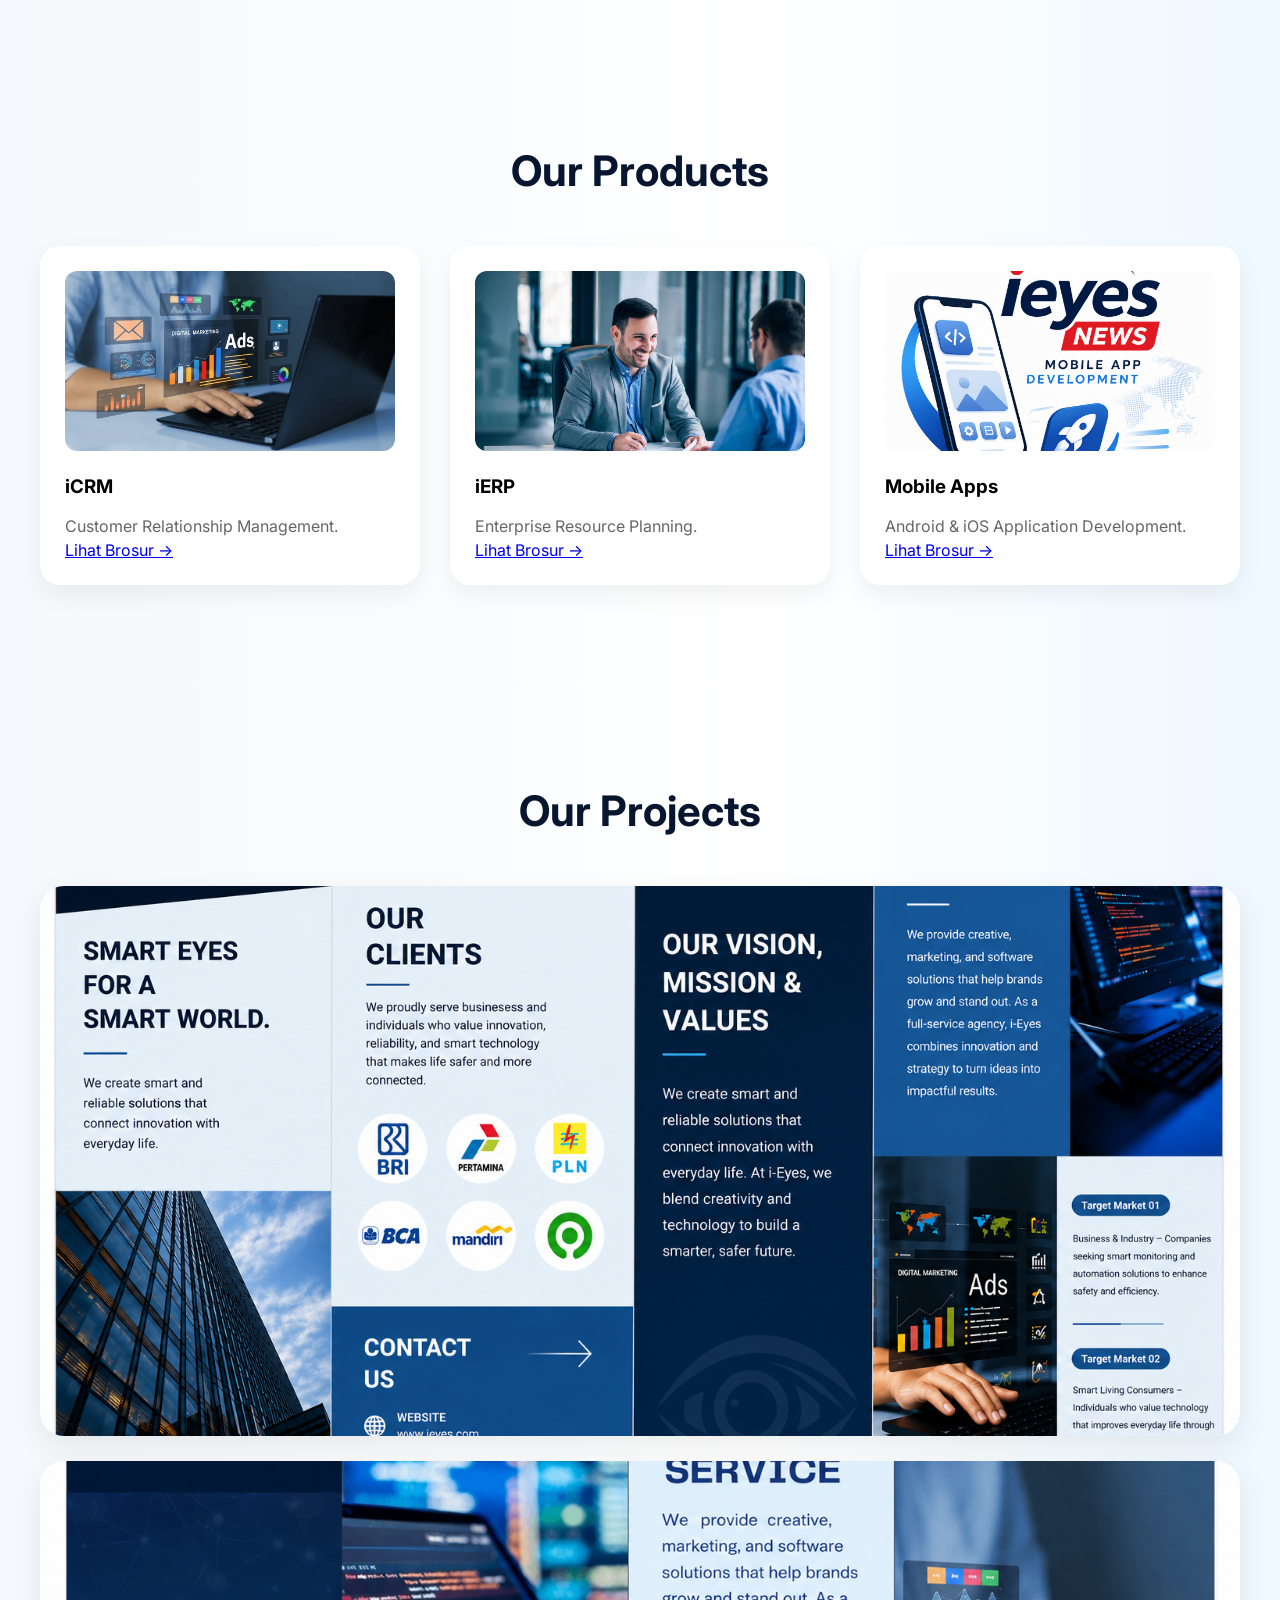
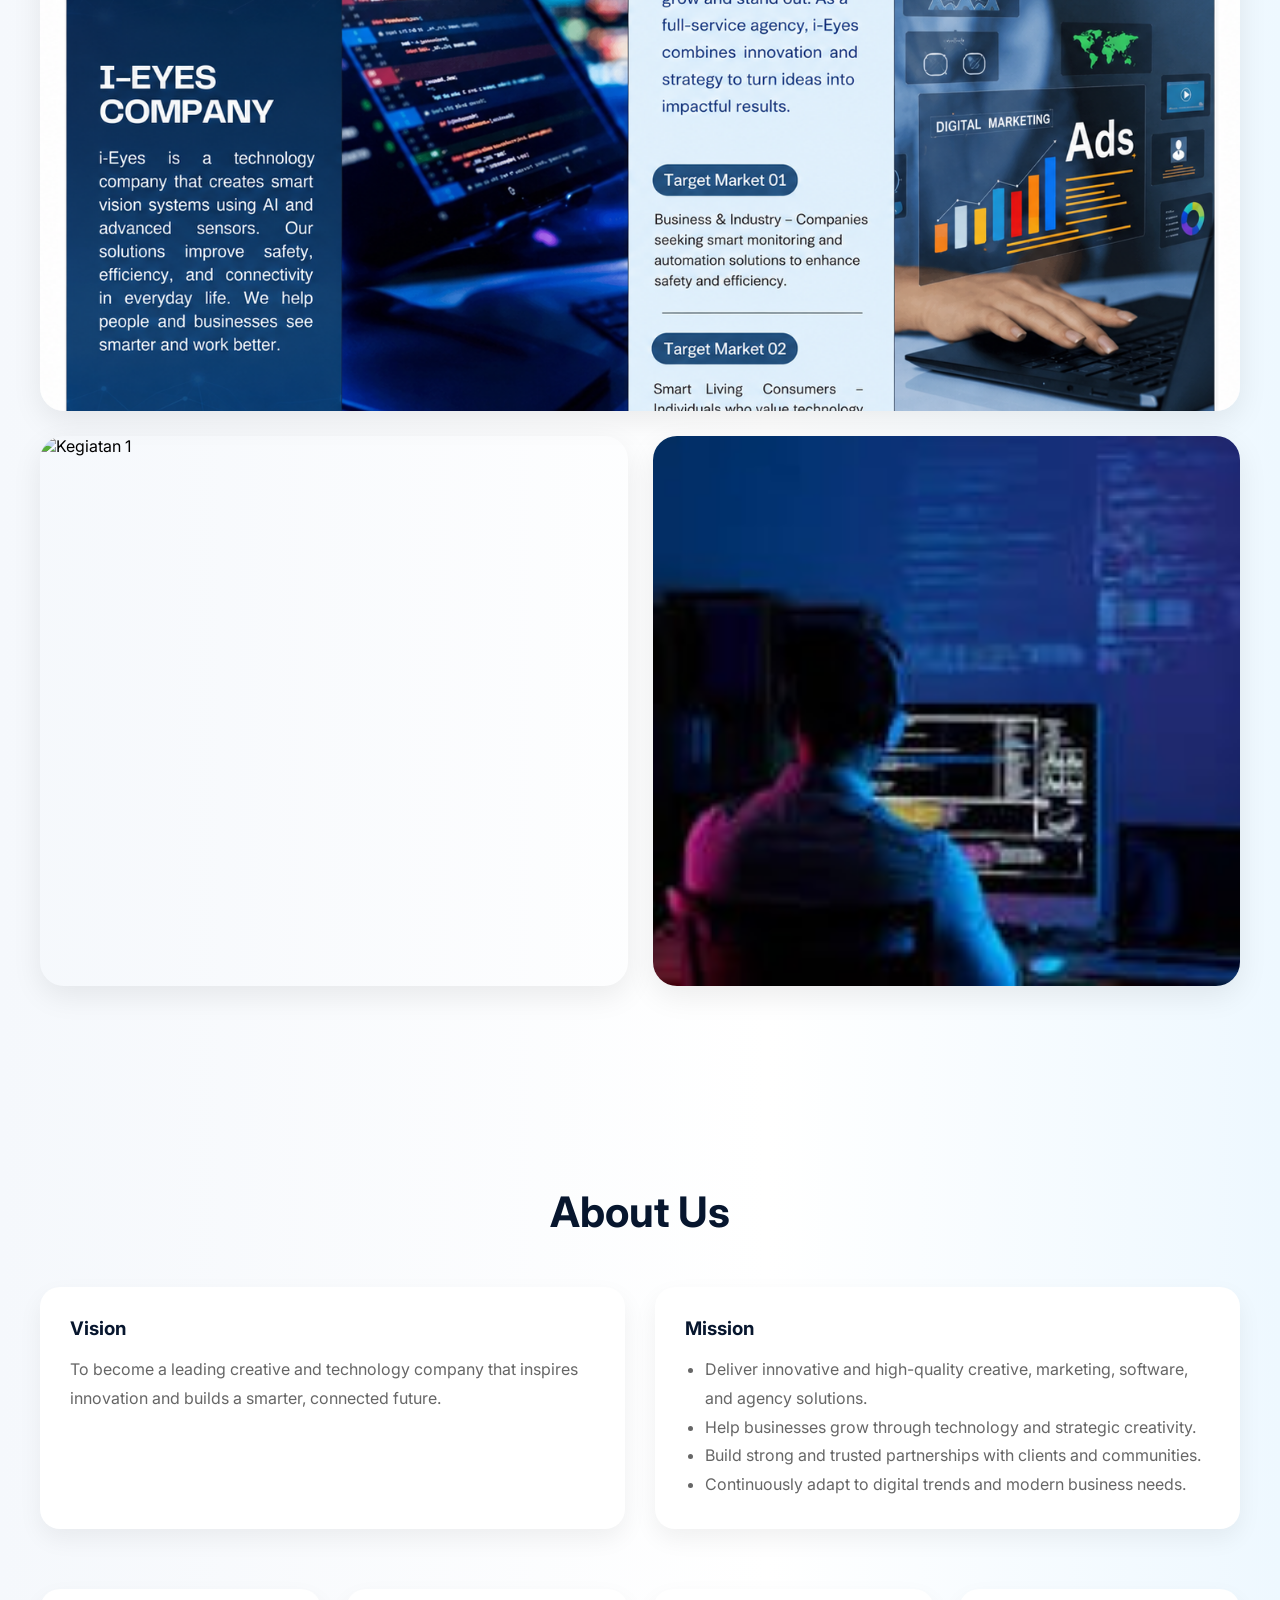
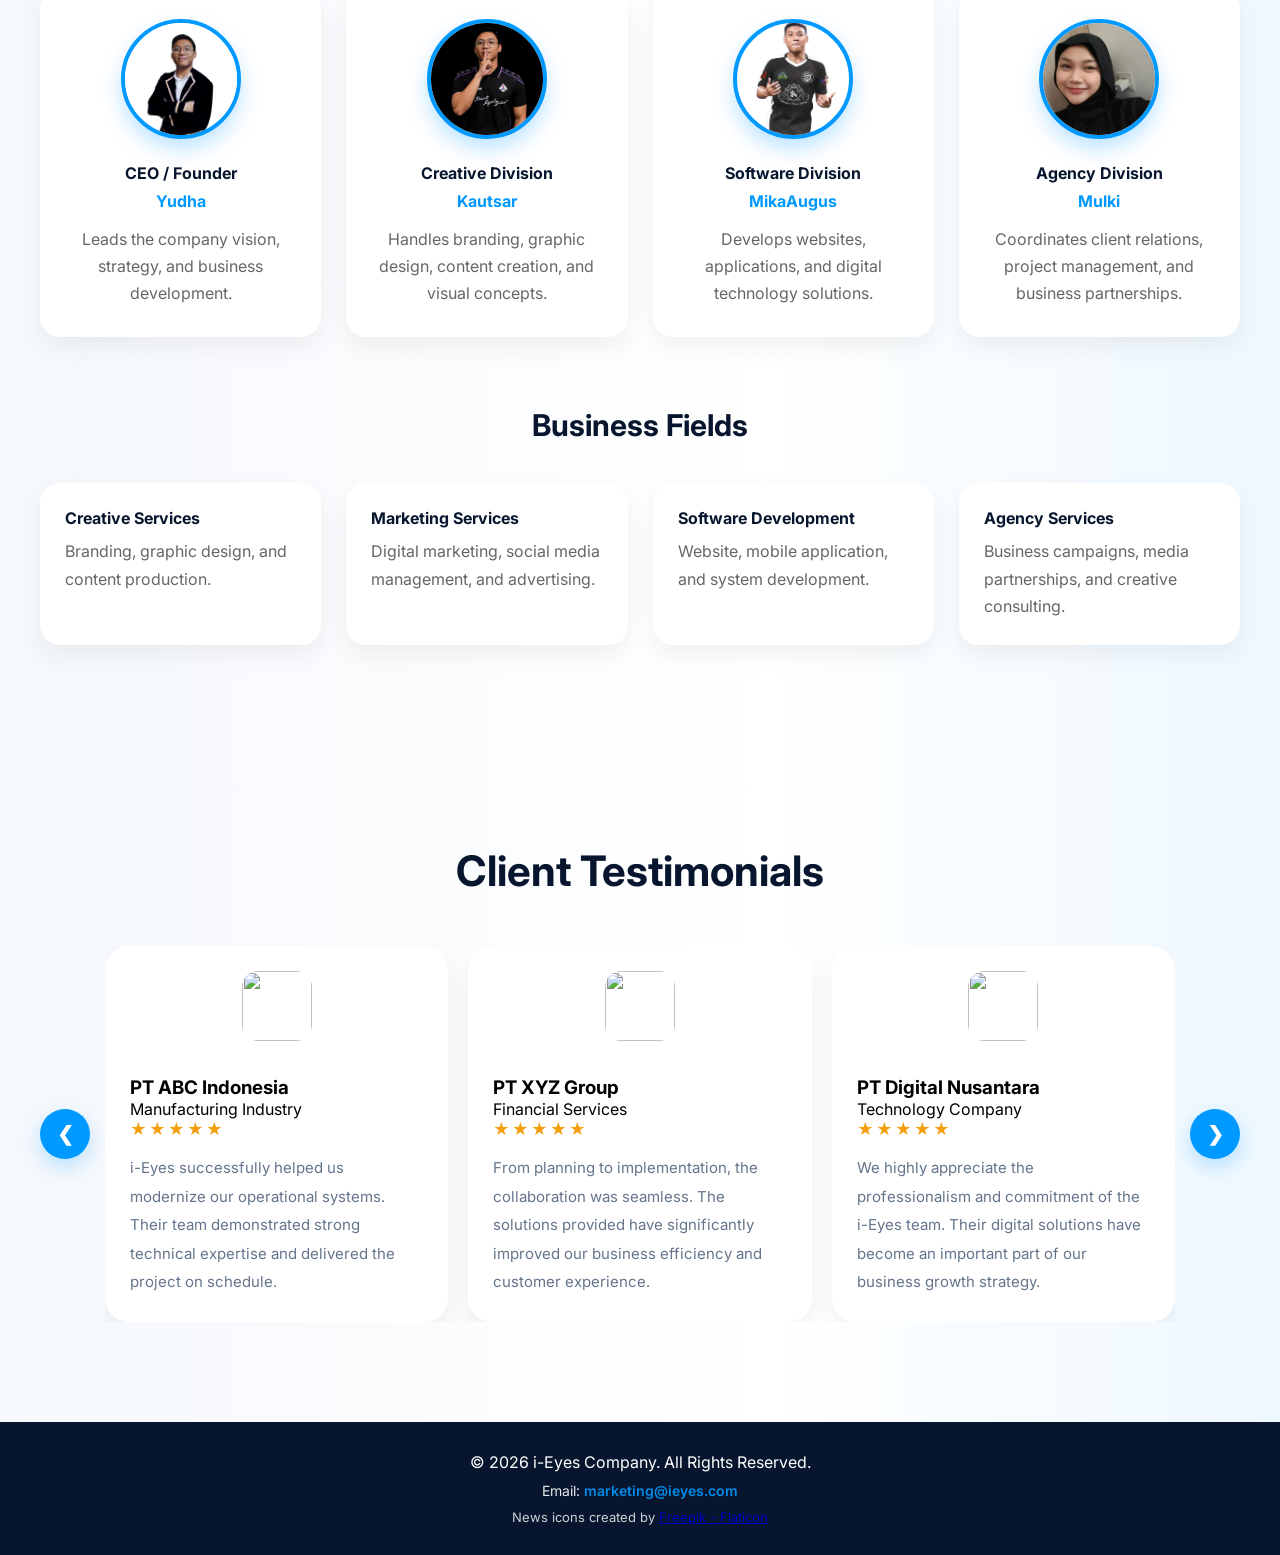
==== commit 048f178c: "add contact us" ====
--- a/index.html
+++ b/index.html
@@ -17,7 +17,6 @@
     <!-- Navbar -->
     <nav class="navbar-fixed">
       <div class="navbar">
-        <div class="logo">i-Eyes</div>
         <a href="#" class="logo">i-Eyes</a>
 
         <ul class="menu">
@@ -29,7 +28,9 @@
         </ul>
 
         <div class="nav-right">
-          <button class="contact-btn">Contact Us</button>
+          <a href="mailto:marketing@ieyes.com" class="contact-btn"
+            >Contact Us</a
+          >
         </div>
       </div>
     </nav>
@@ -267,10 +268,10 @@
               window.location.href = 'brochure-detail.html?id=kegiatan-1'
             "
           >
-            <img src="assets/diskusi.jpg" alt="Kegiatan 1" />
+            <img src="assets/kazama.png" alt="Kegiatan 1" />
             <div class="gallery-overlay">
               <span>Event</span>
-              <h3>Discussion with Client</h3>
+              <h3>Team Gathering</h3>
               <p style="color: #0099ff; font-weight: 600; margin-top: 5px">
                 Lihat Detail →
               </p>
@@ -286,7 +287,7 @@
             <img src="assets/fotokegiatan.jpeg" alt="Kegiatan 2" />
             <div class="gallery-overlay">
               <span>Activity</span>
-              <h3>Code Development</h3>
+              <h3>Field Operation</h3>
               <p style="color: #0099ff; font-weight: 600; margin-top: 5px">
                 Lihat Detail →
               </p>
@@ -577,6 +578,14 @@
 
     <footer>
       <p>© 2026 i-Eyes Company. All Rights Reserved.</p>
+      <p style="margin-top: 10px; font-size: 14px; opacity: 0.9">
+        Email:
+        <a
+          href="mailto:marketing@ieyes.com"
+          style="color: #0099ff; text-decoration: none; font-weight: 600"
+          >marketing@ieyes.com</a
+        >
+      </p>
 
       <p class="icon-credit">
         News icons created by
--- a/style.css
+++ b/style.css
@@ -73,6 +73,13 @@
   background: none;
   cursor: pointer;
   font-weight: 600;
+  text-decoration: none;
+  color: #444;
+  transition: color 0.3s ease;
+}
+
+.contact-btn:hover {
+  color: #0099ff;
 }
 
 .primary-nav-btn {
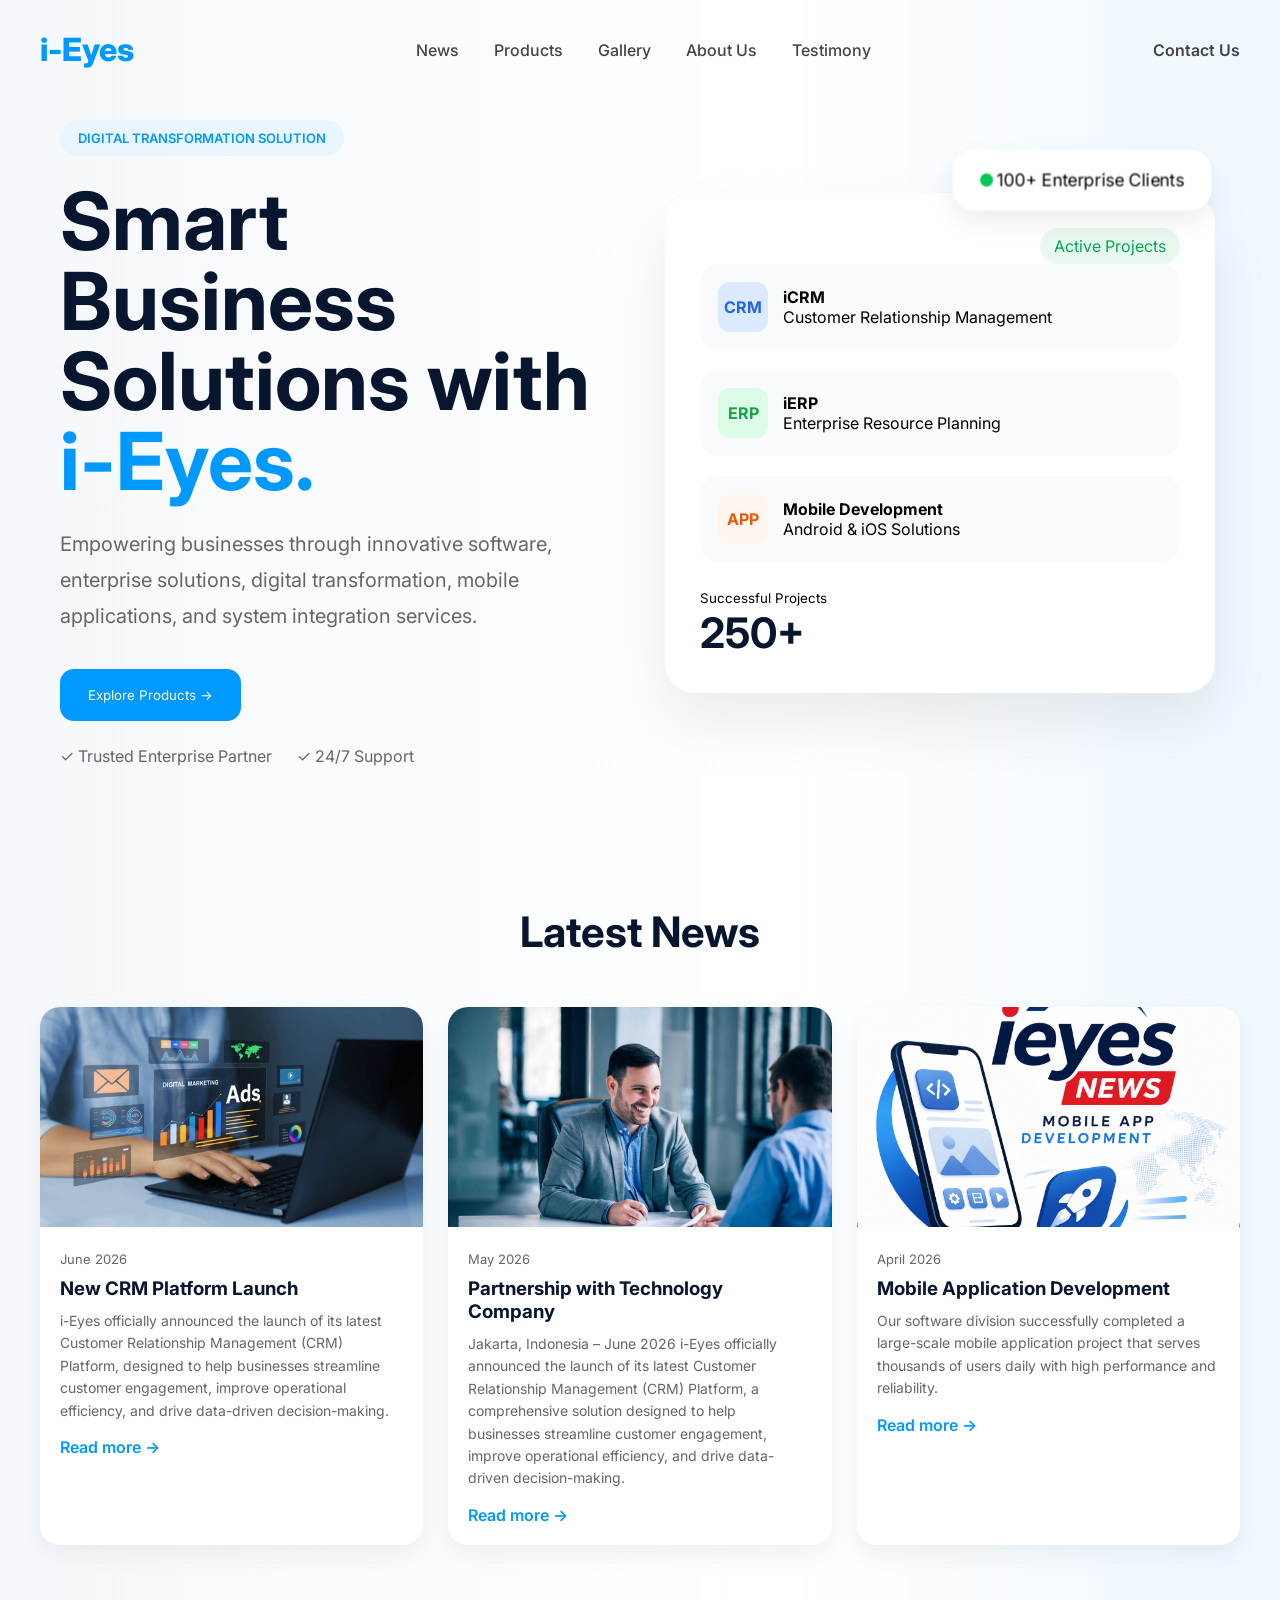
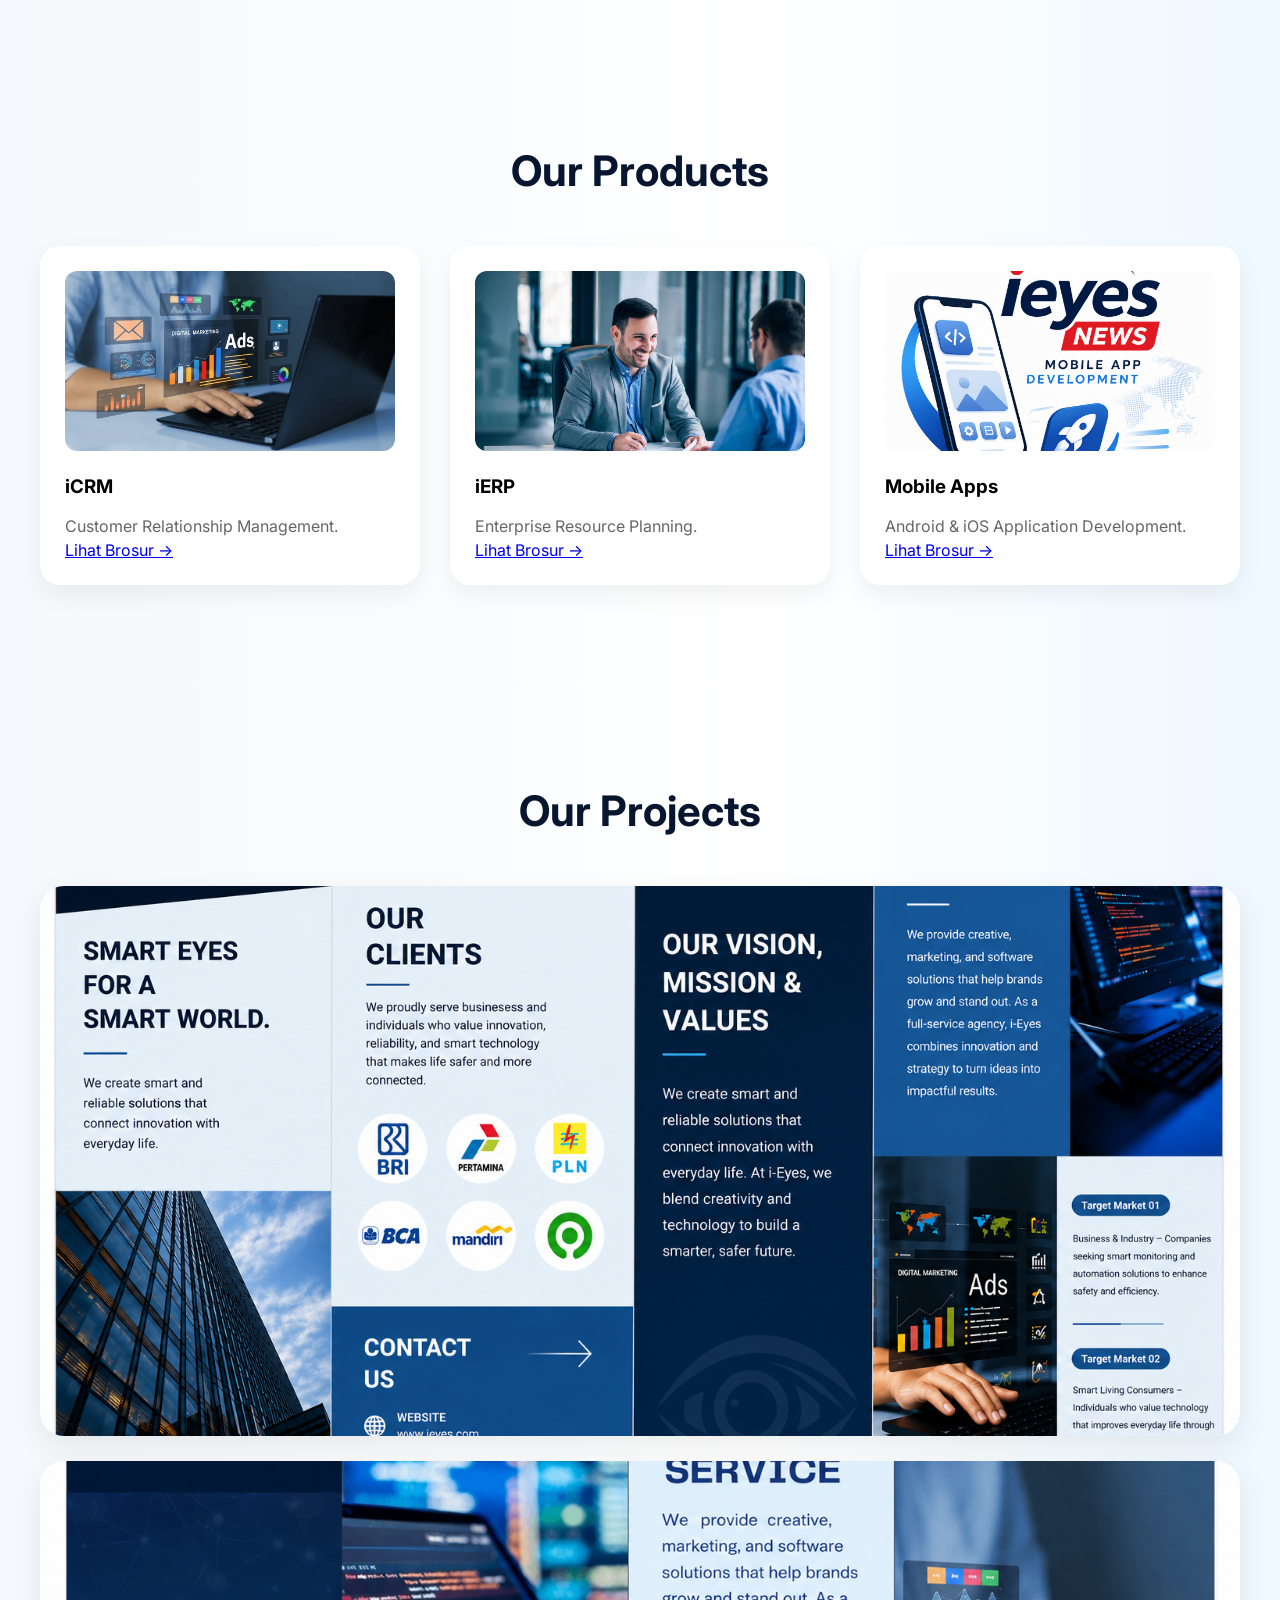
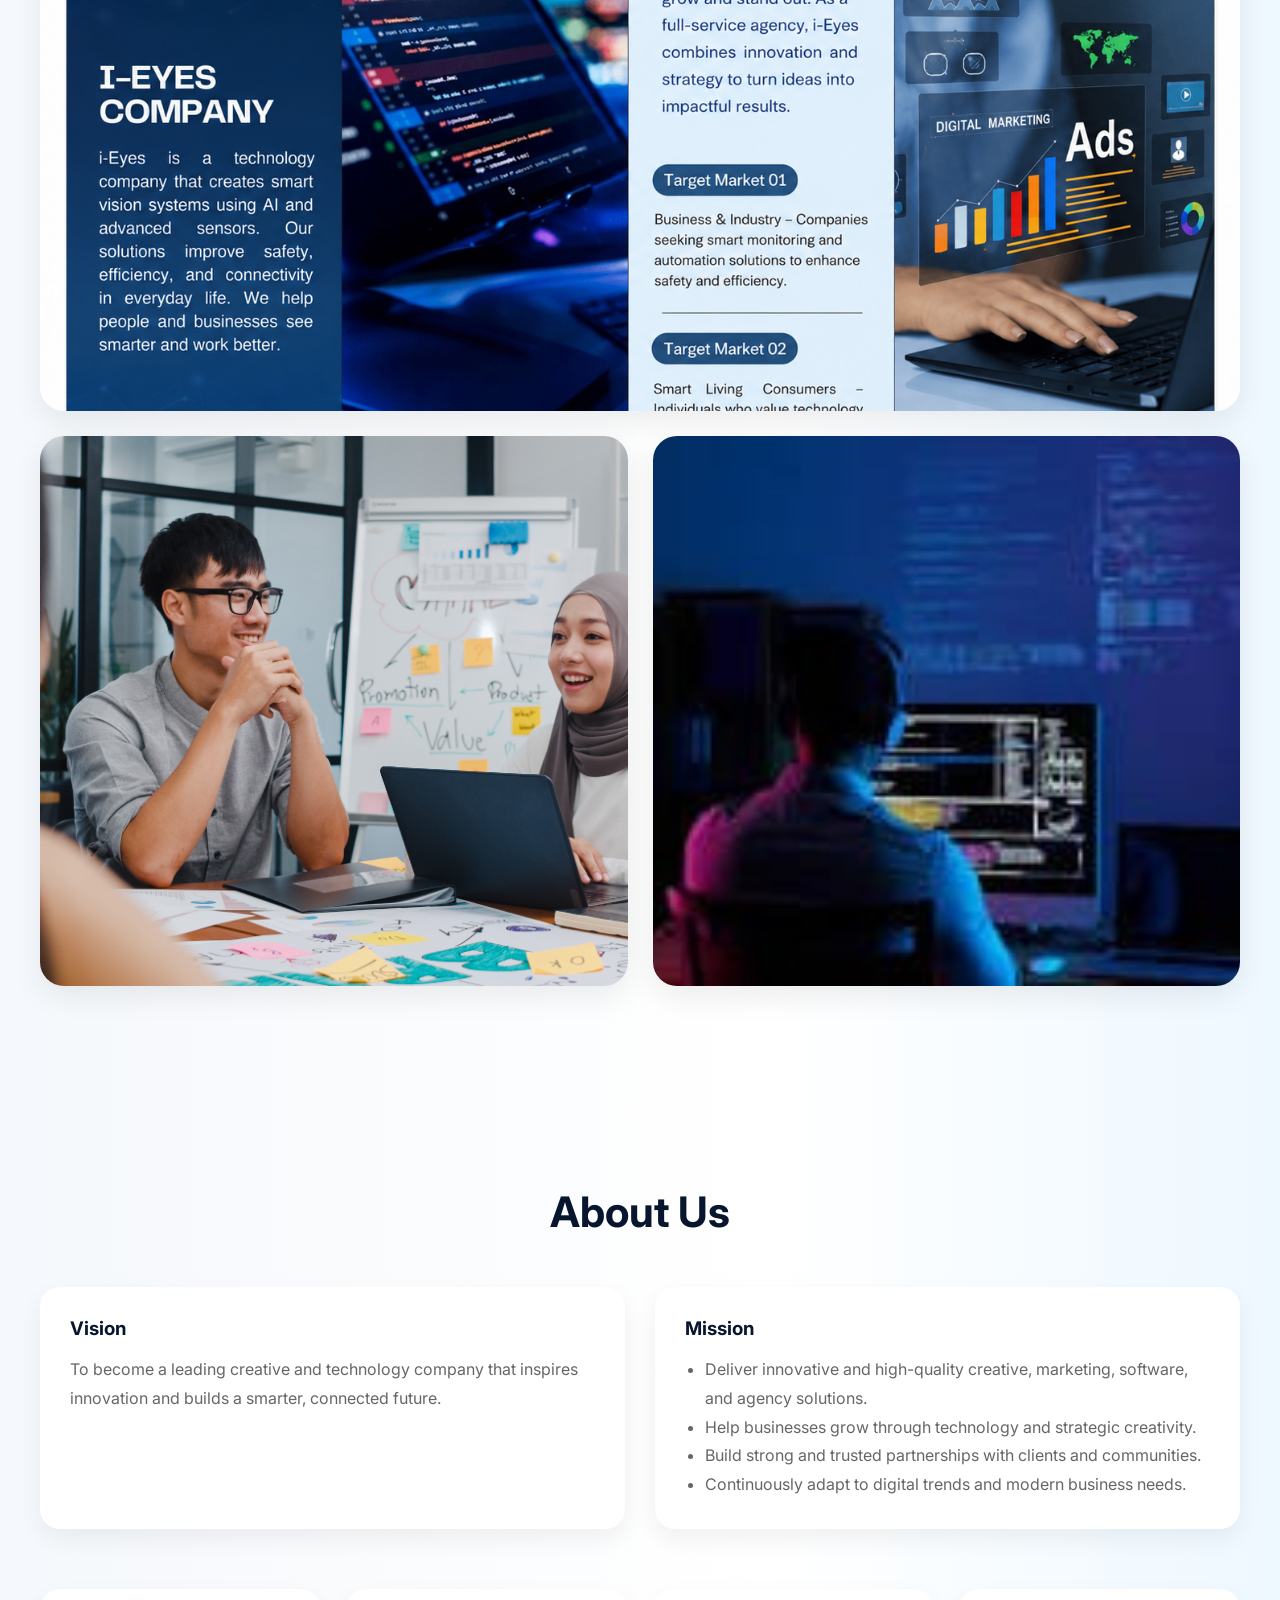
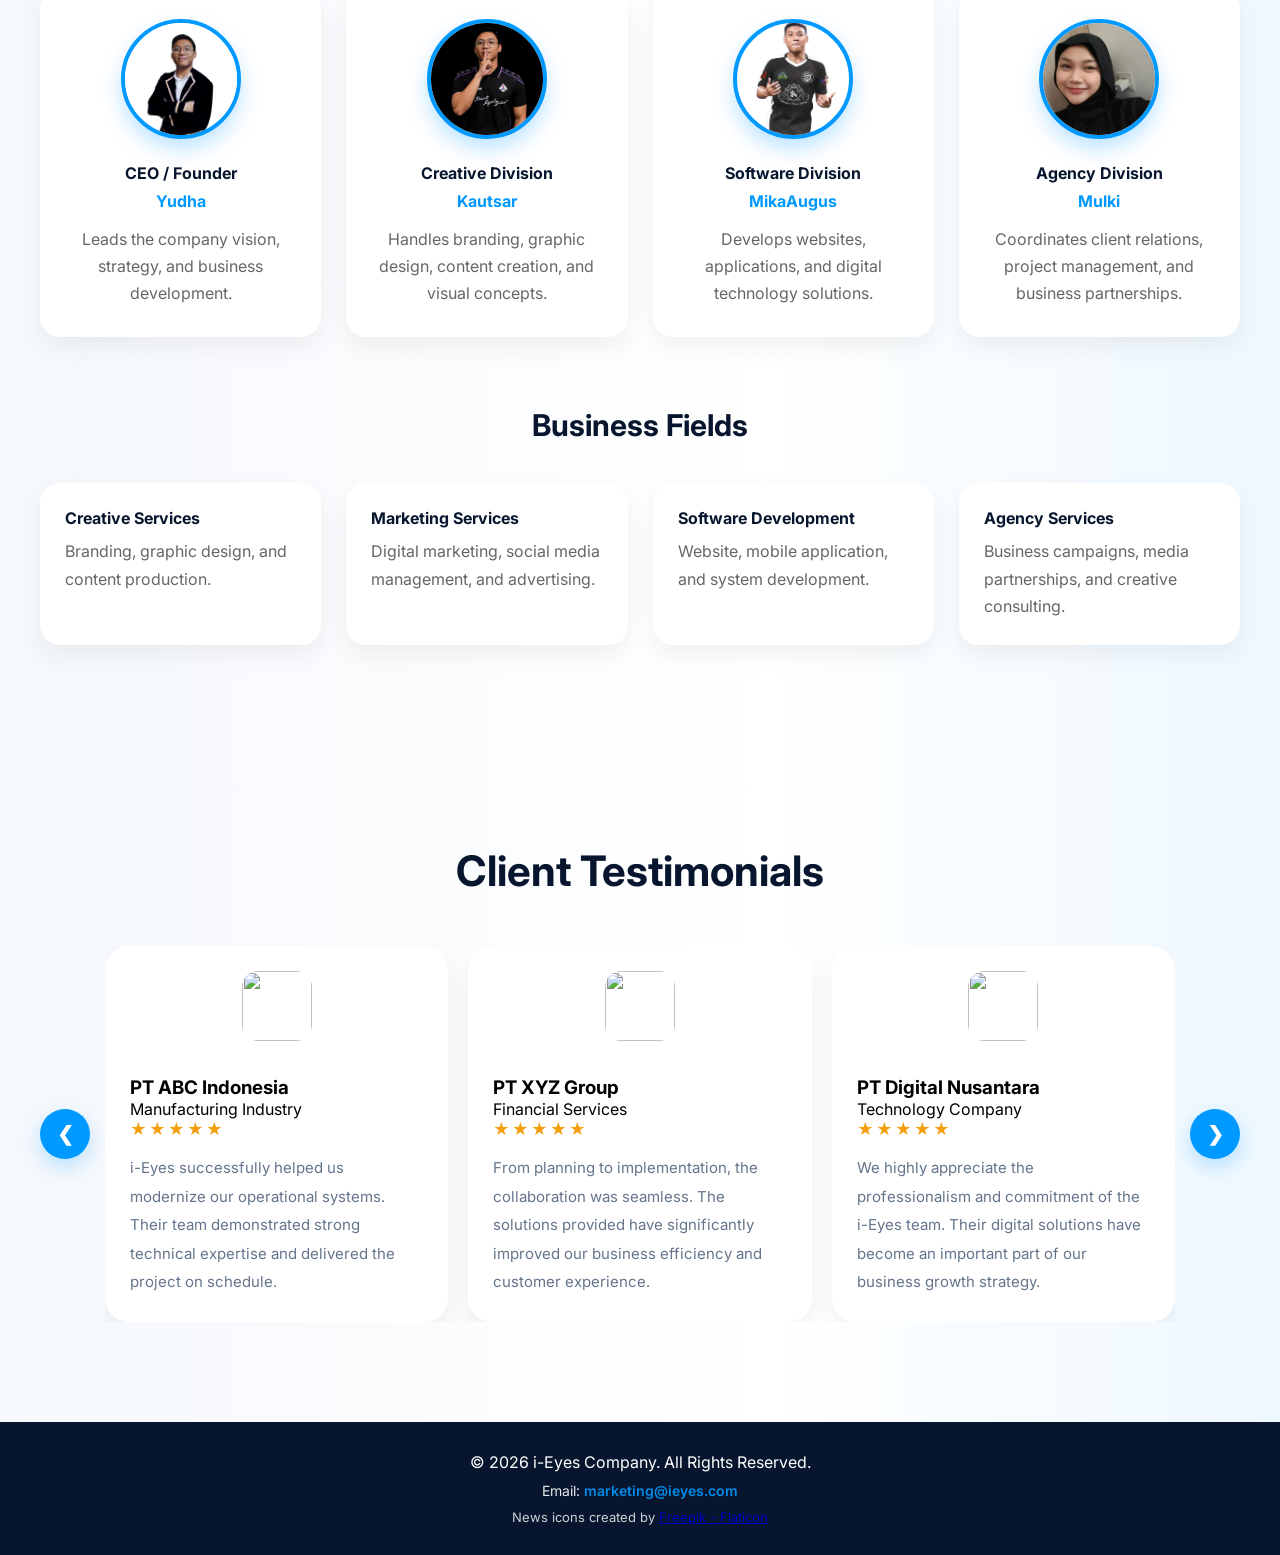
==== commit a3402f3a: "change image" ====
--- a/index.html
+++ b/index.html
@@ -268,7 +268,7 @@
               window.location.href = 'brochure-detail.html?id=kegiatan-1'
             "
           >
-            <img src="assets/kazama.png" alt="Kegiatan 1" />
+            <img src="assets/diskusi.jpg" alt="Kegiatan 1" />
             <div class="gallery-overlay">
               <span>Event</span>
               <h3>Team Gathering</h3>
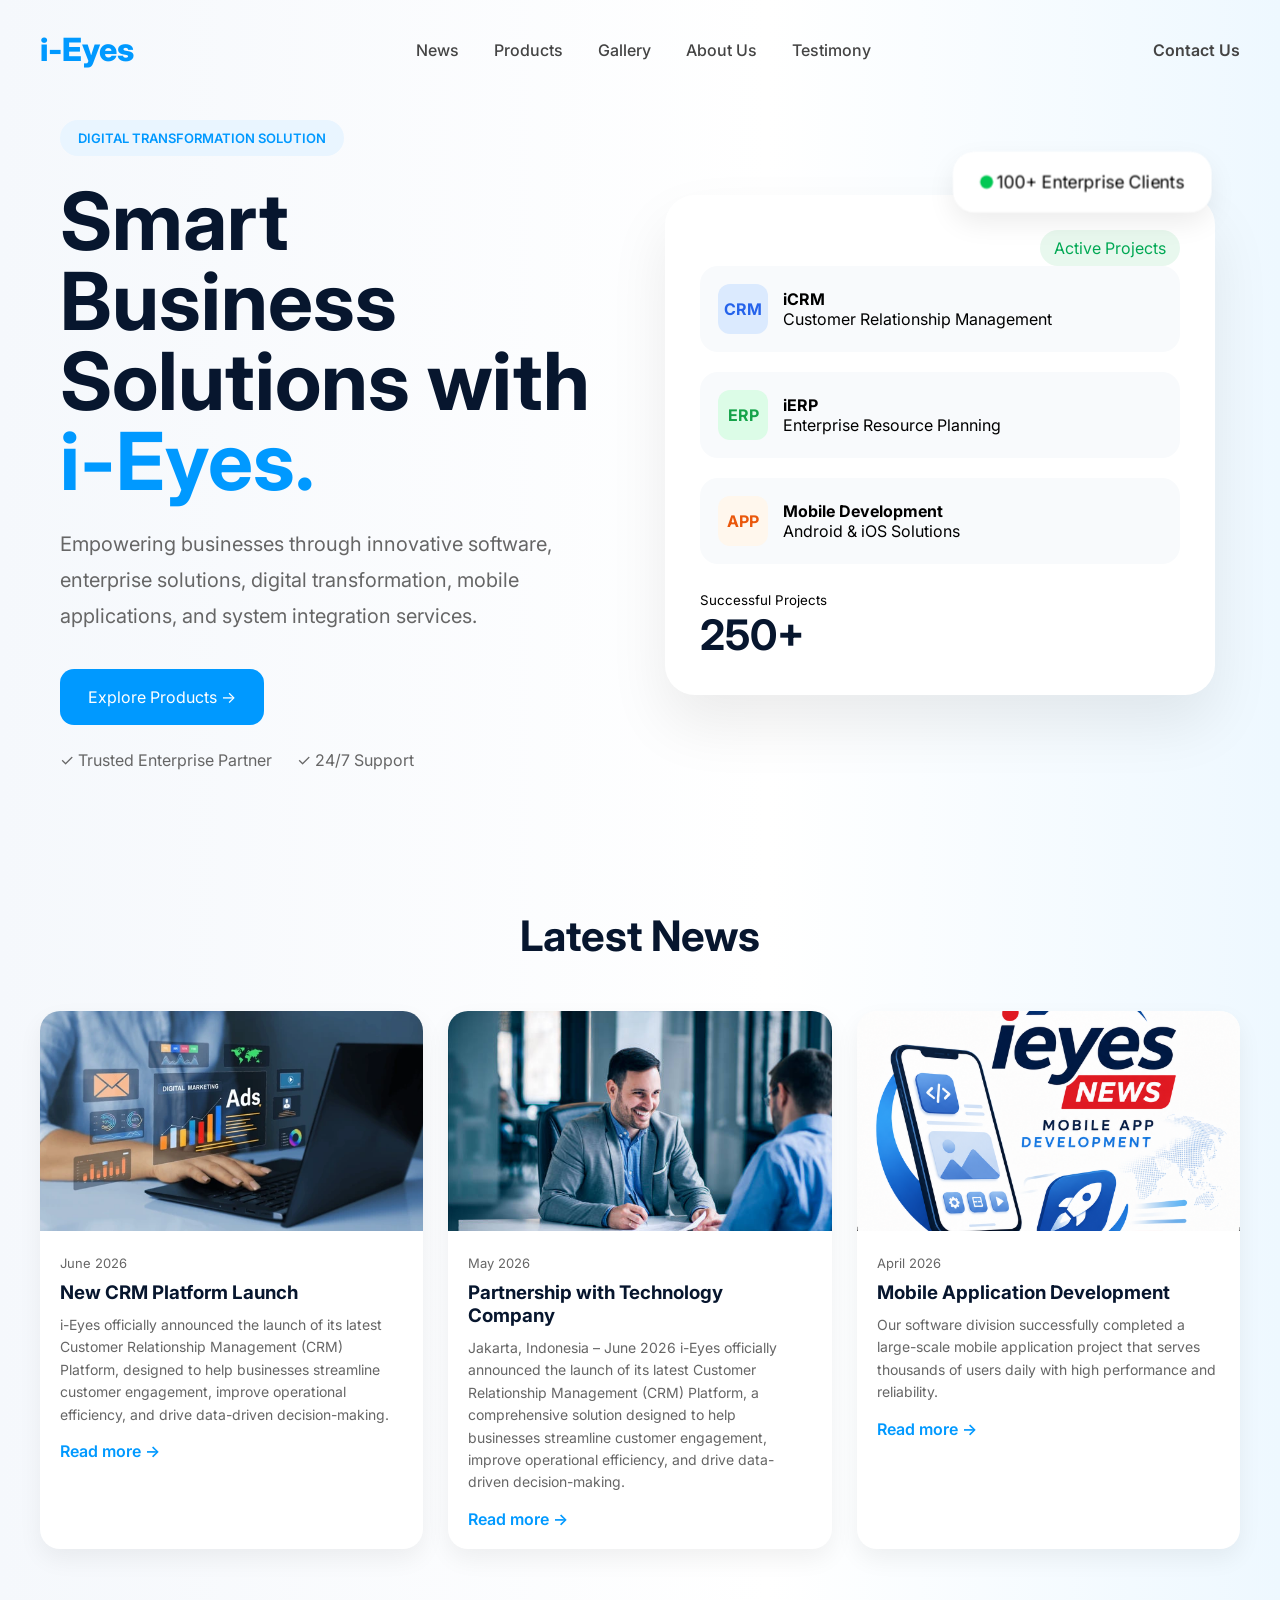
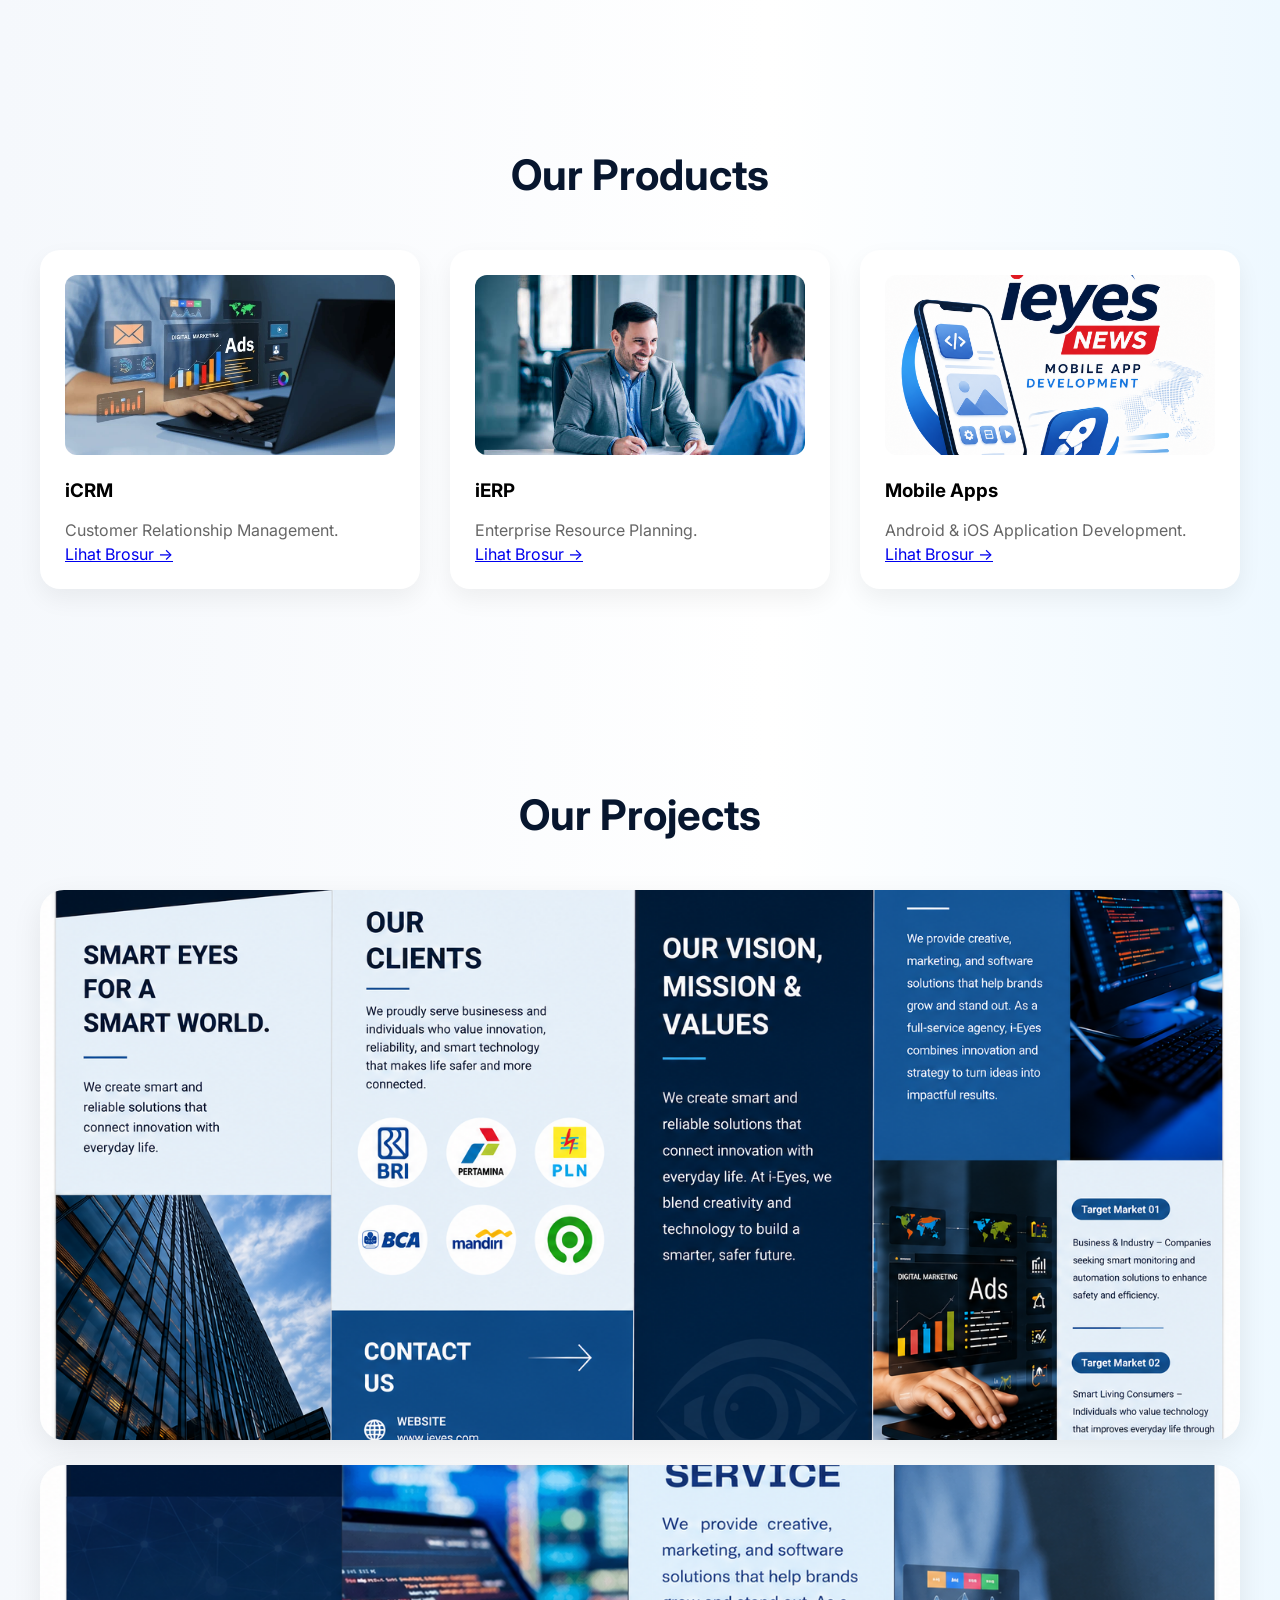
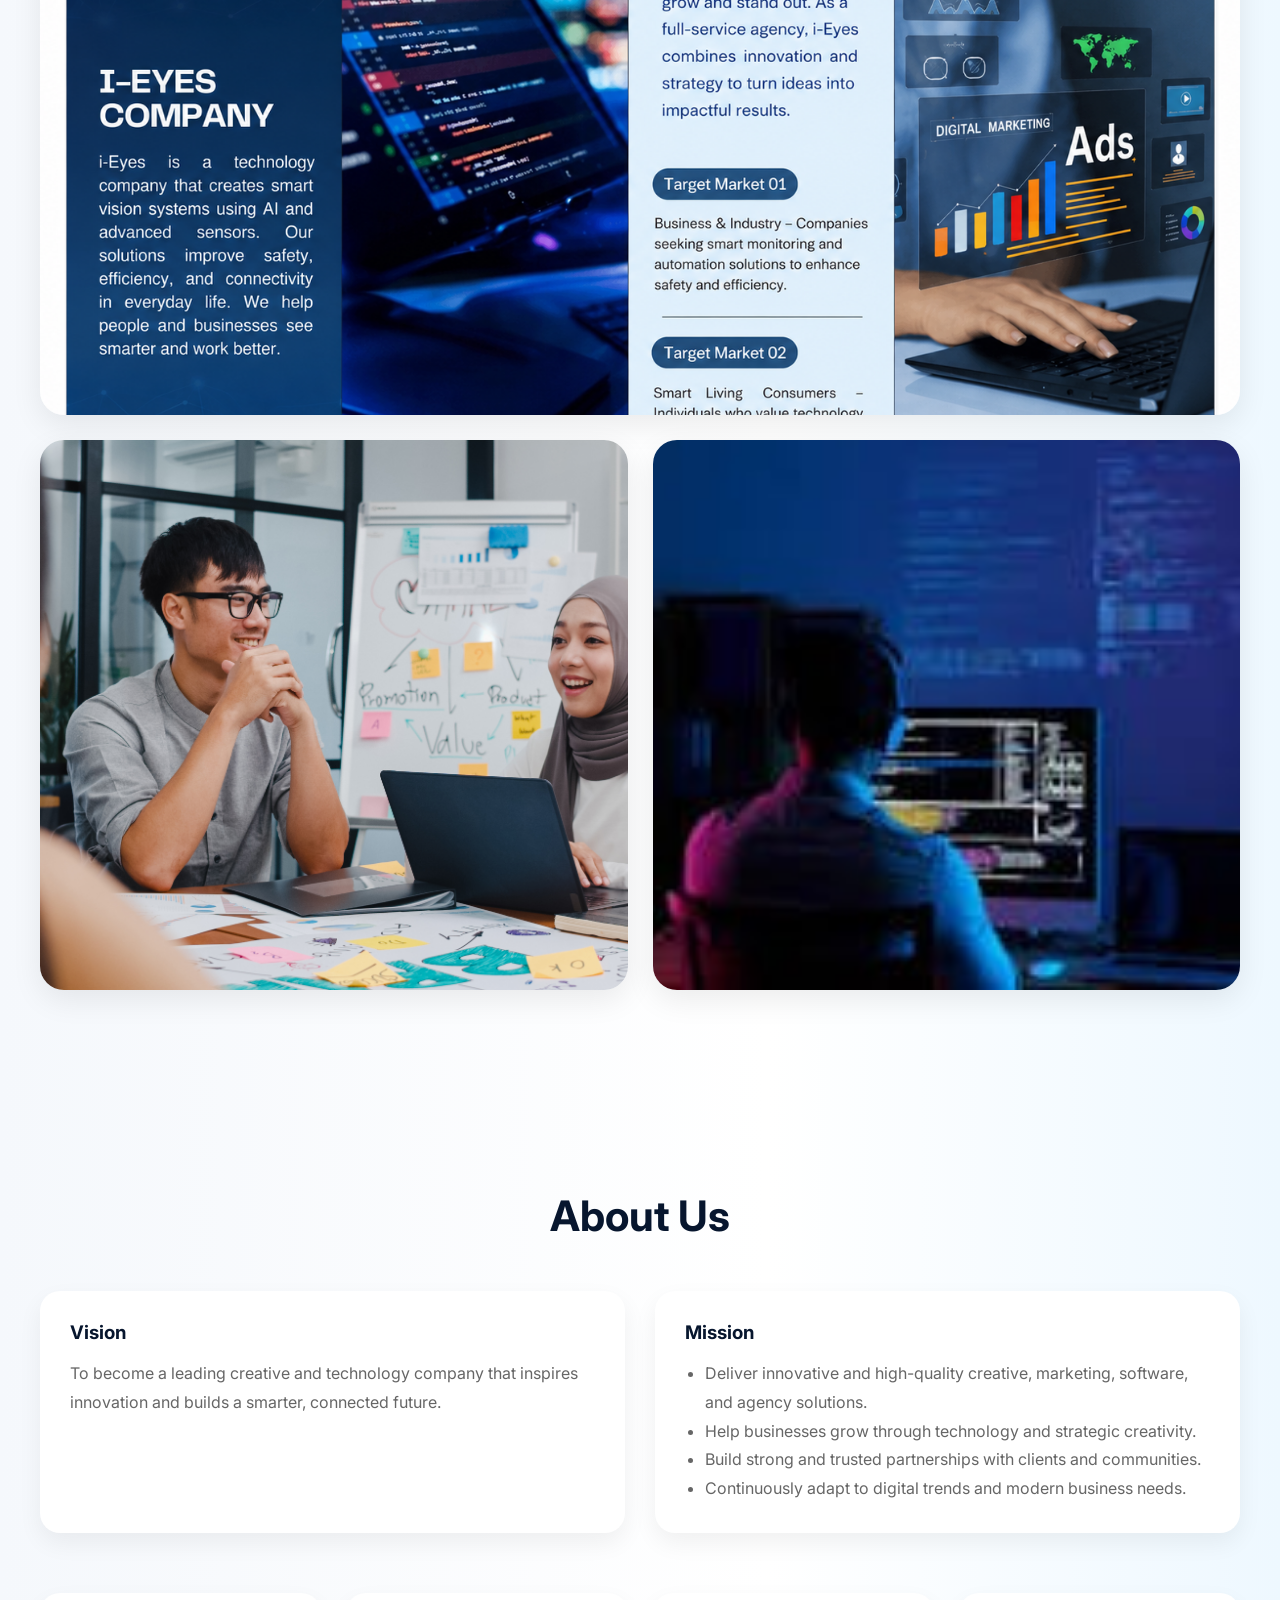
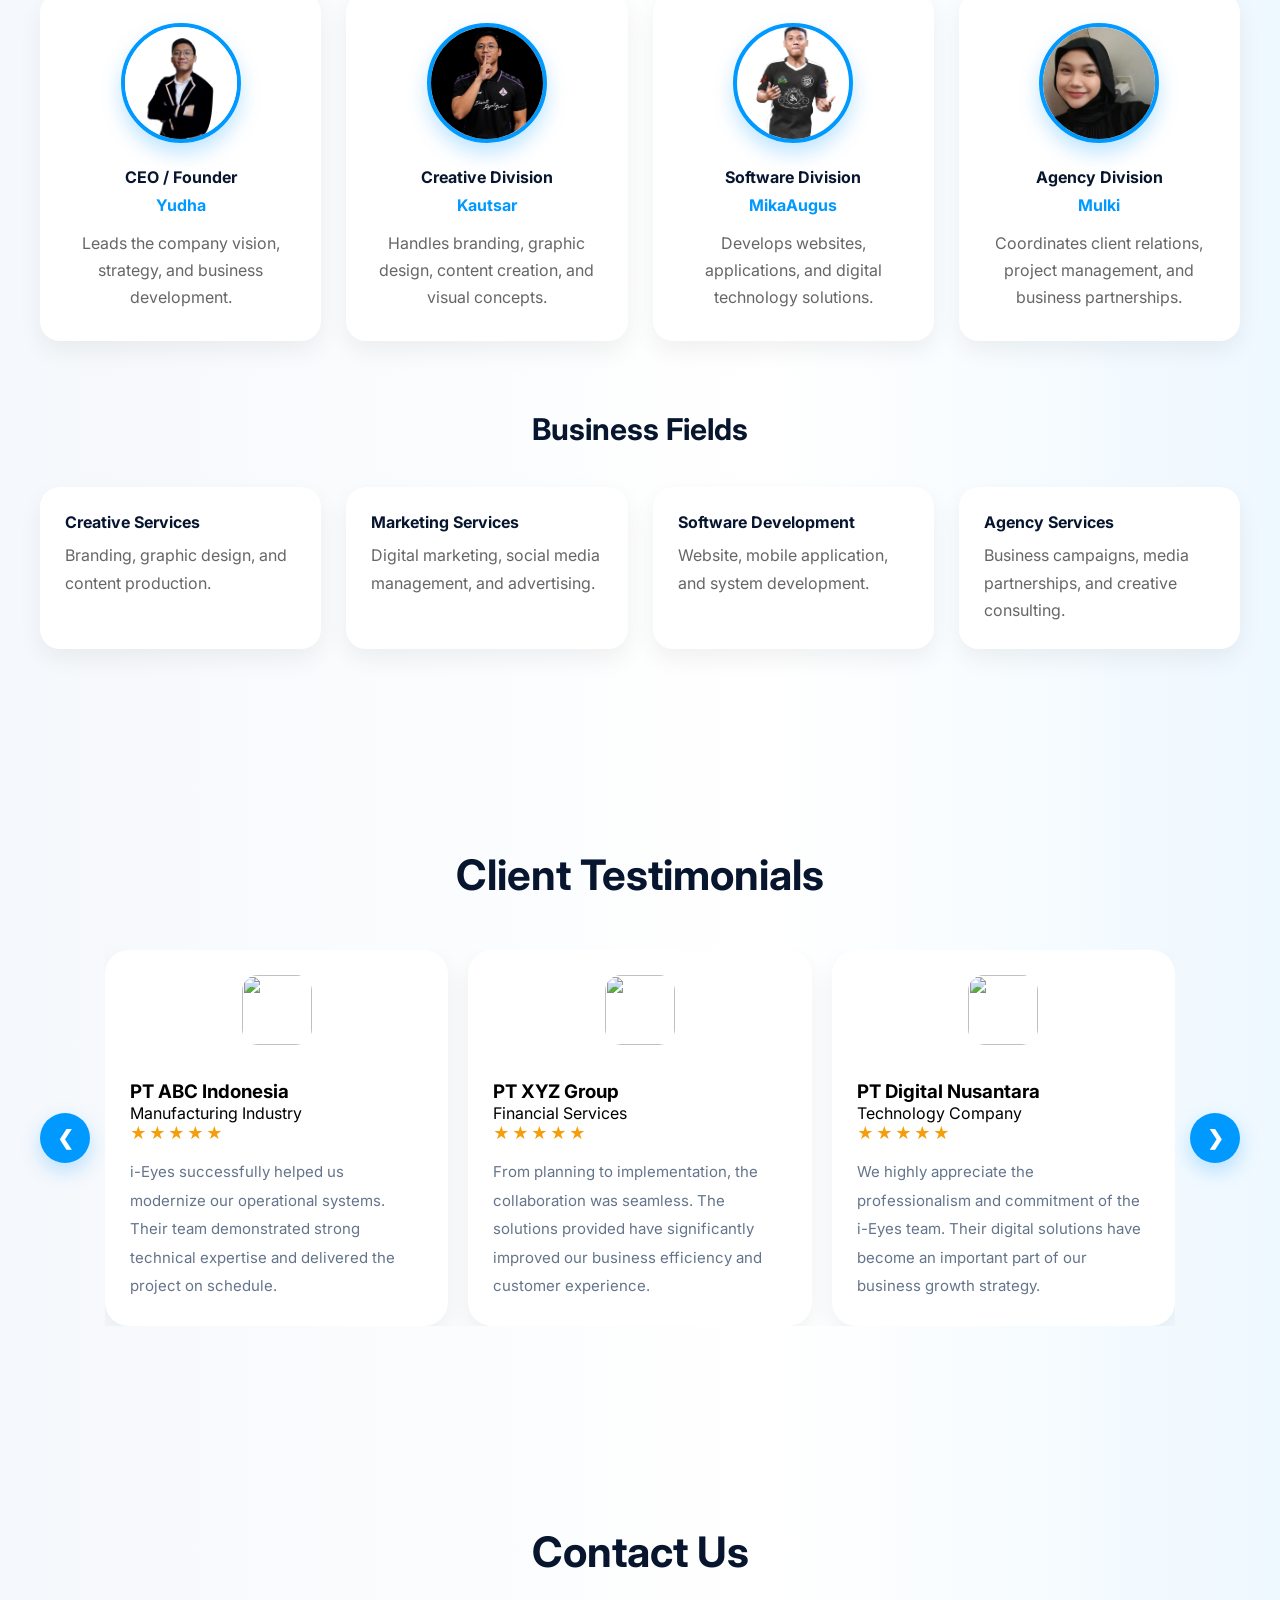
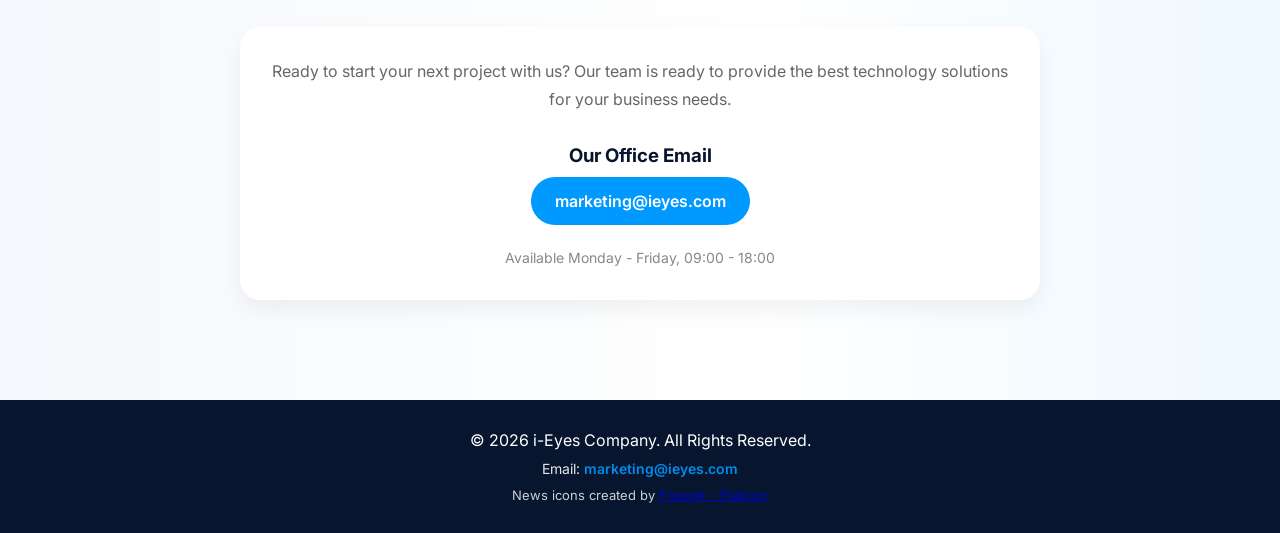
==== commit b32cdd54: "fixing lagi" ====
--- a/index.html
+++ b/index.html
@@ -28,9 +28,7 @@
         </ul>
 
         <div class="nav-right">
-          <a href="mailto:marketing@ieyes.com" class="contact-btn"
-            >Contact Us</a
-          >
+          <a href="#contact" class="contact-btn">Contact Us</a>
         </div>
       </div>
     </nav>
@@ -53,7 +51,7 @@
         </p>
 
         <div class="hero-buttons">
-          <button class="hero-btn">Explore Products →</button>
+          <a href="#products" class="hero-btn">Explore Products →</a>
         </div>
 
         <div class="features">
@@ -576,6 +574,39 @@
       </div>
     </section>
 
+    <!-- CONTACT US -->
+    <section id="contact" class="section">
+      <div class="container">
+        <h2 class="section-title">Contact Us</h2>
+        <div
+          class="about-card"
+          style="text-align: center; max-width: 800px; margin: auto"
+        >
+          <p>
+            Ready to start your next project with us? Our team is ready to
+            provide the best technology solutions for your business needs.
+          </p>
+
+          <div style="margin-top: 30px">
+            <h3 style="color: #07162e; margin-bottom: 10px">
+              Our Office Email
+            </h3>
+            <a
+              href="mailto:marketing@ieyes.com"
+              class="primary-nav-btn"
+              style="text-decoration: none; display: inline-block"
+            >
+              marketing@ieyes.com
+            </a>
+          </div>
+
+          <p style="margin-top: 20px; font-size: 14px; color: #888">
+            Available Monday - Friday, 09:00 - 18:00
+          </p>
+        </div>
+      </div>
+    </section>
+
     <footer>
       <p>© 2026 i-Eyes Company. All Rights Reserved.</p>
       <p style="margin-top: 10px; font-size: 14px; opacity: 0.9">
--- a/style.css
+++ b/style.css
@@ -160,6 +160,8 @@
   border-radius: 14px;
 
   cursor: pointer;
+  text-decoration: none;
+  display: inline-block;
 }
 
 .hero-btn-secondary {
